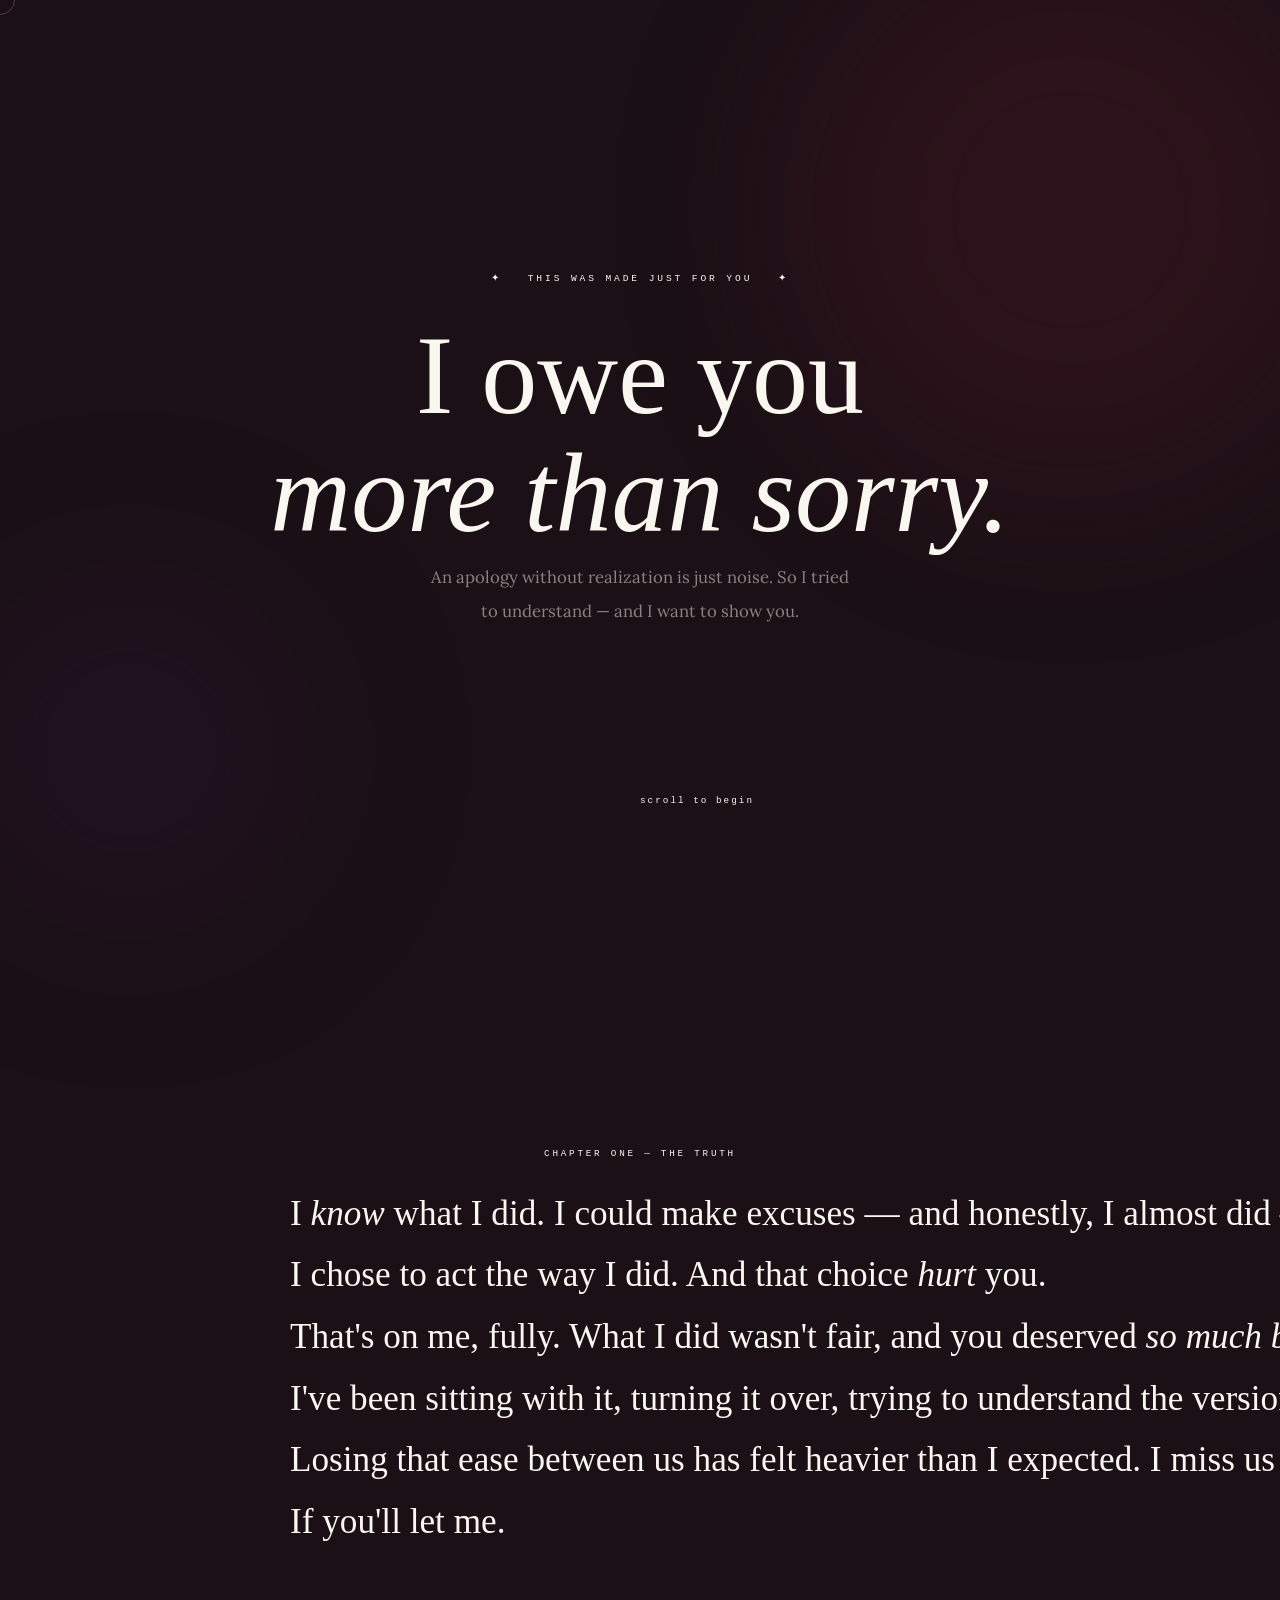
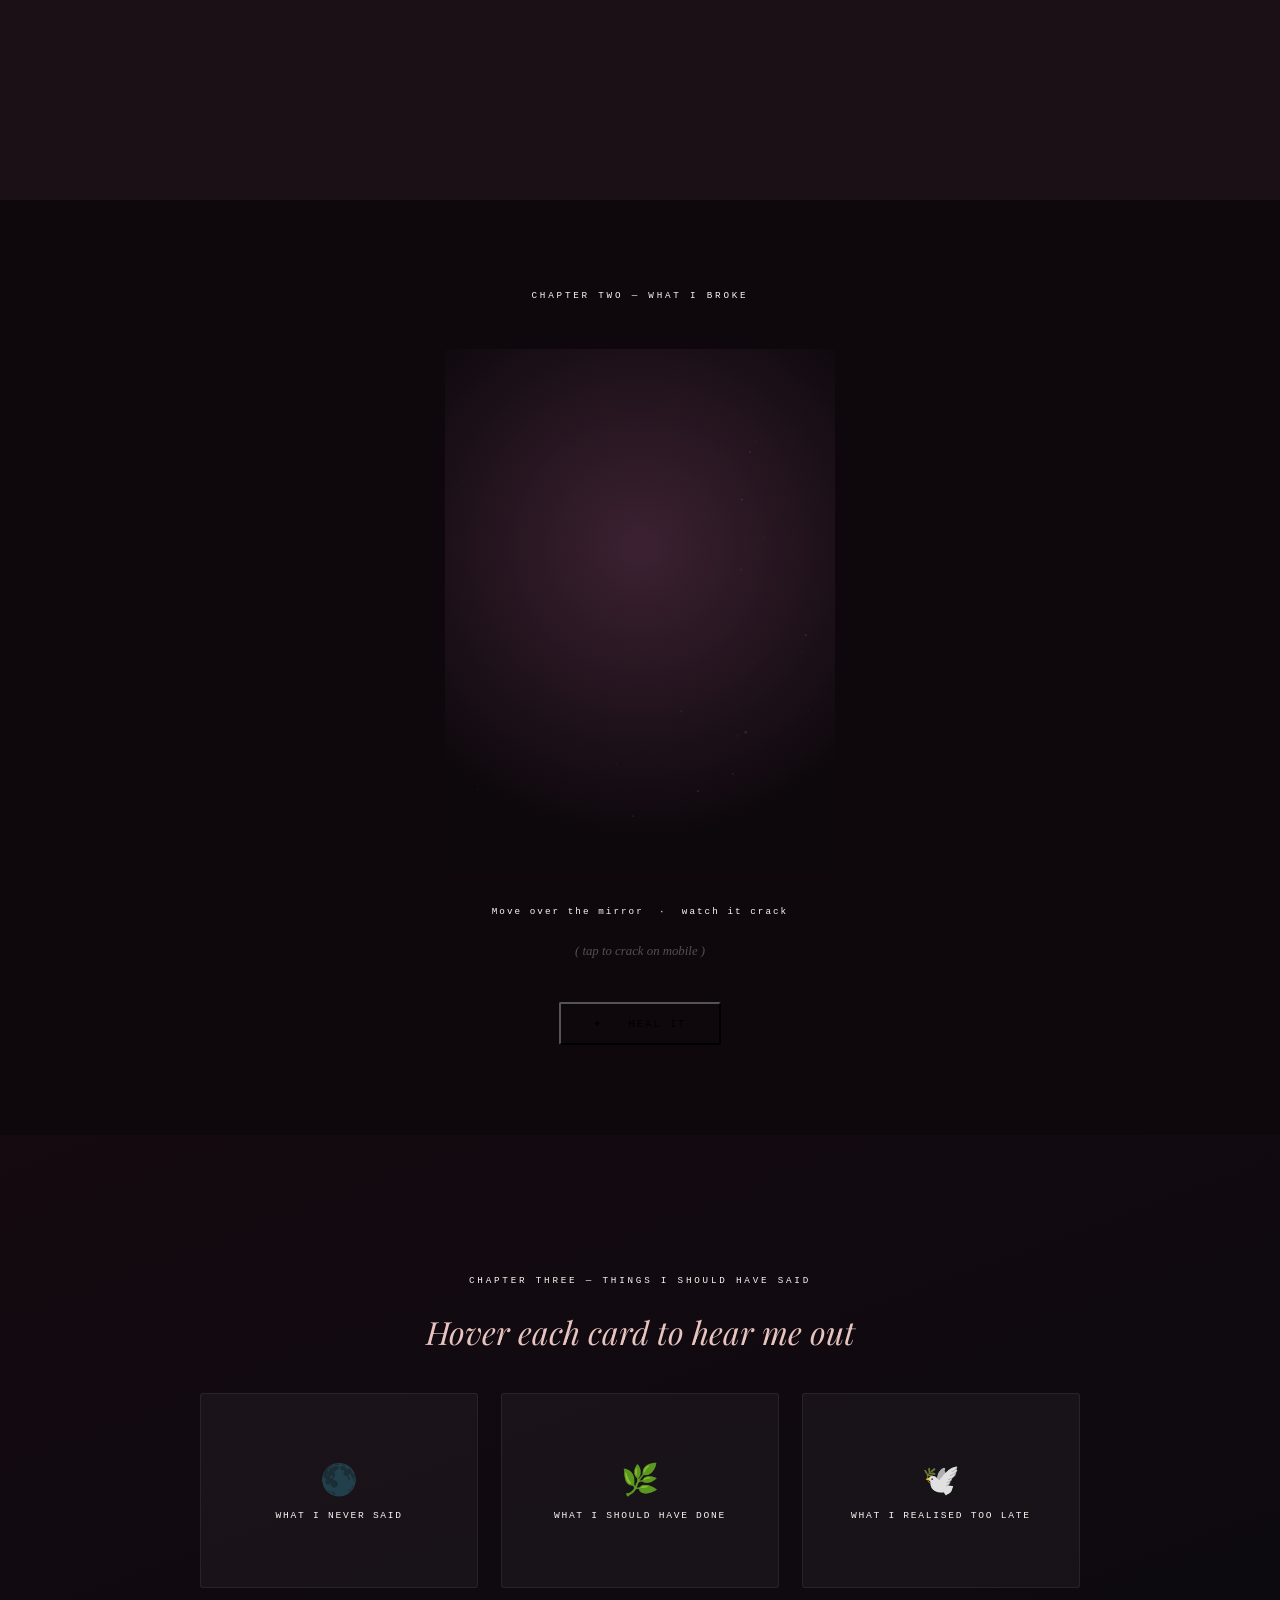
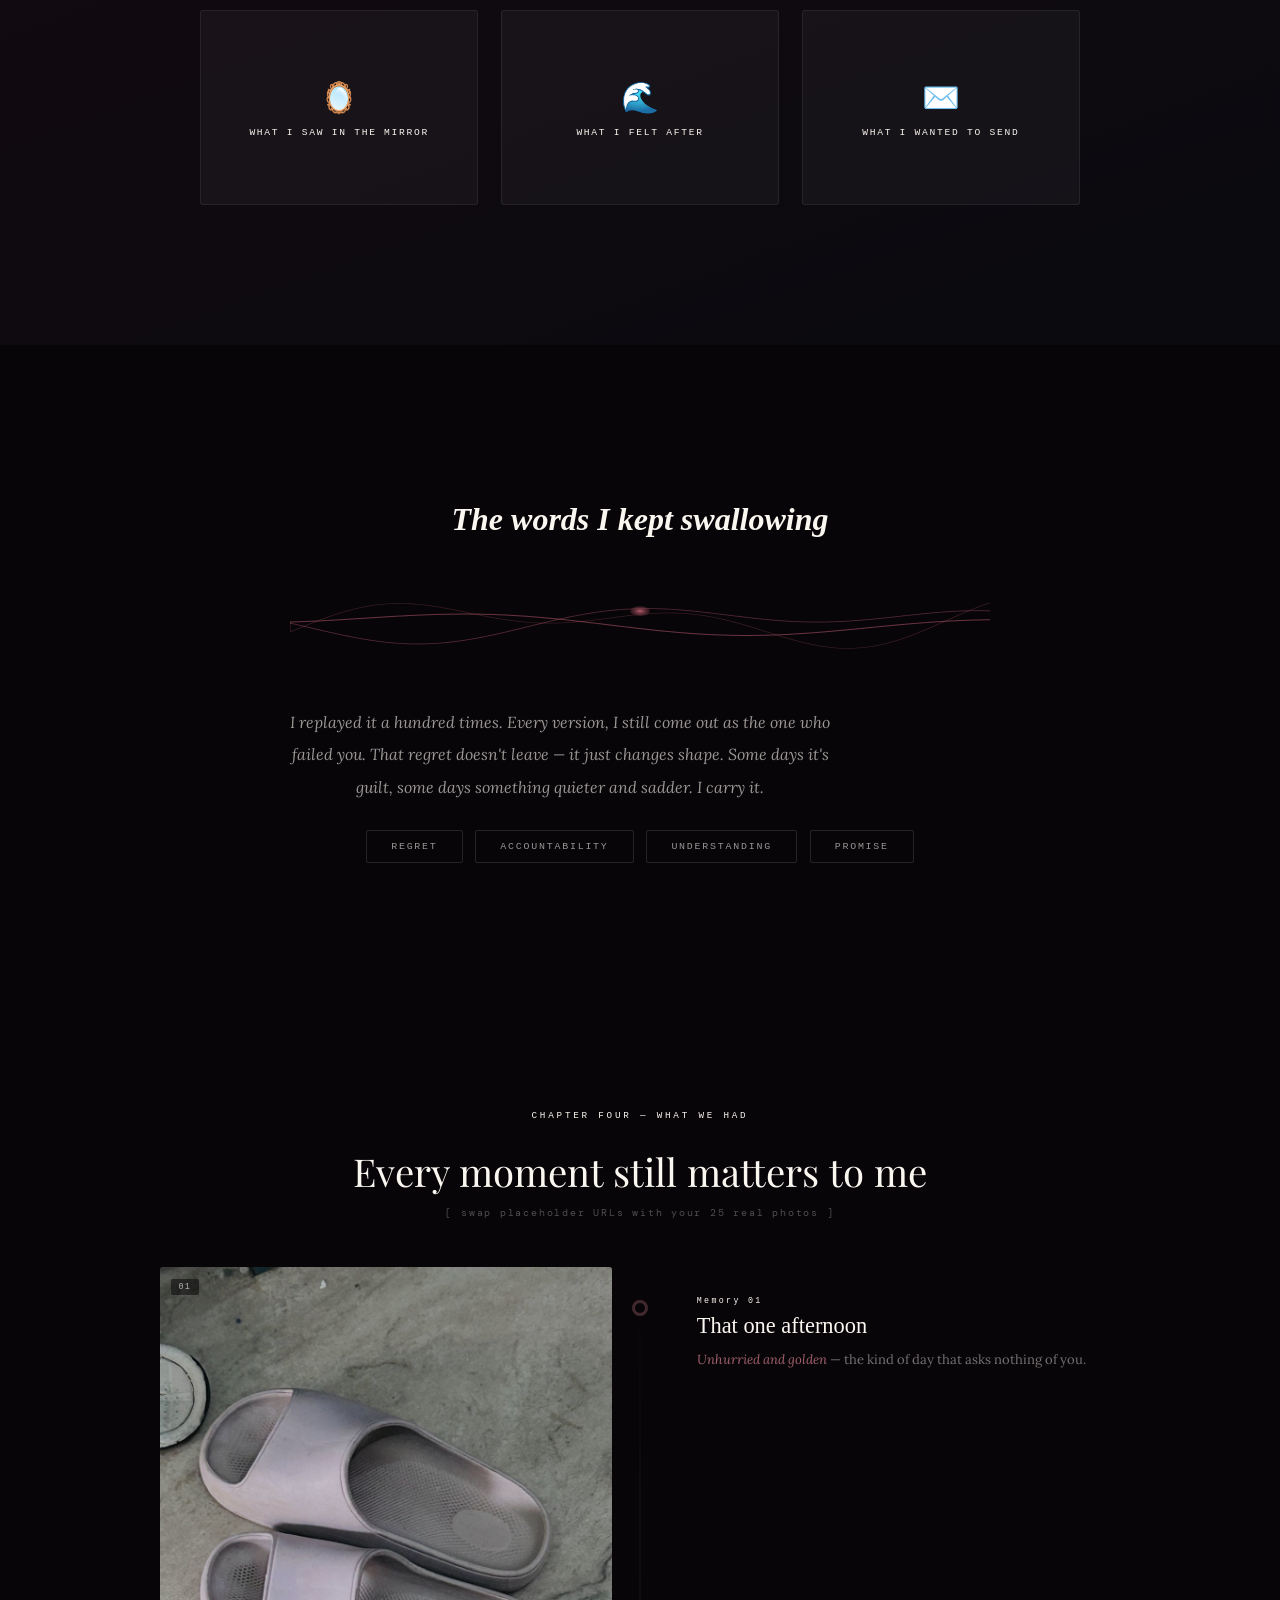
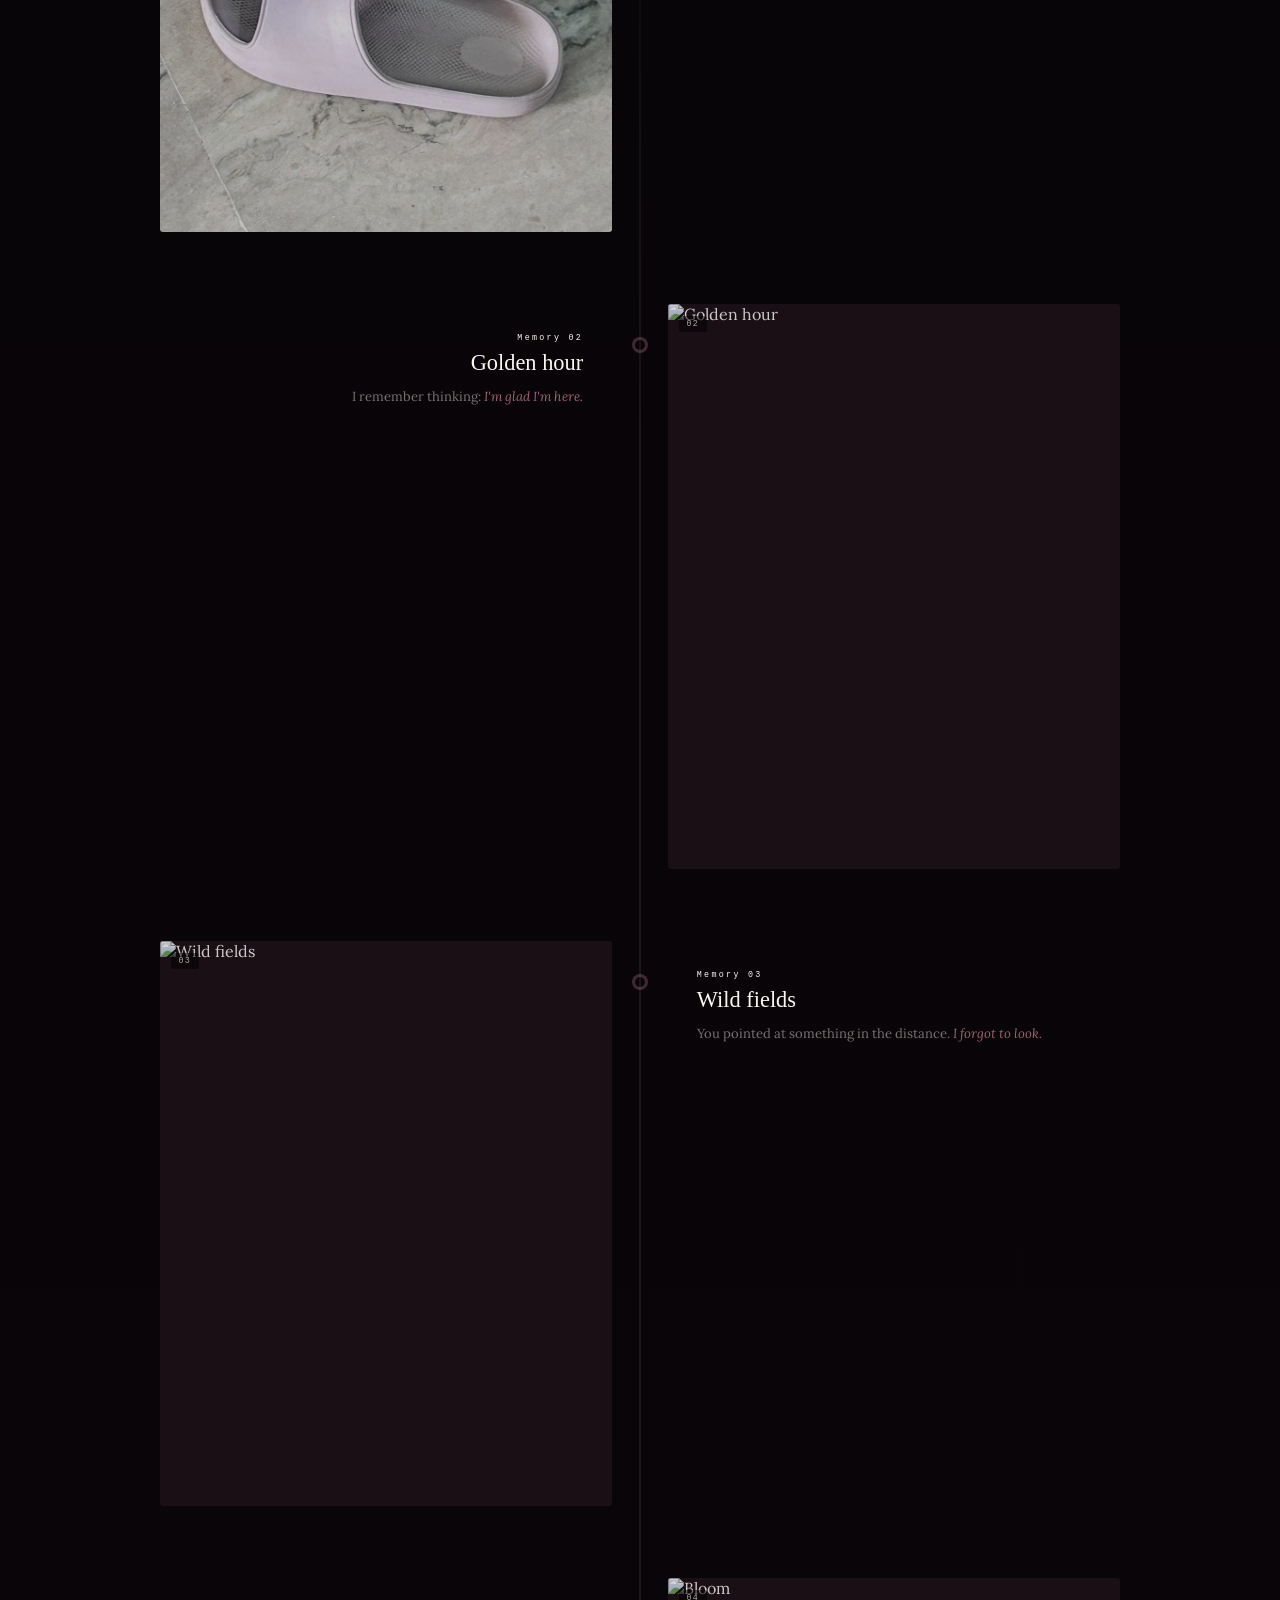
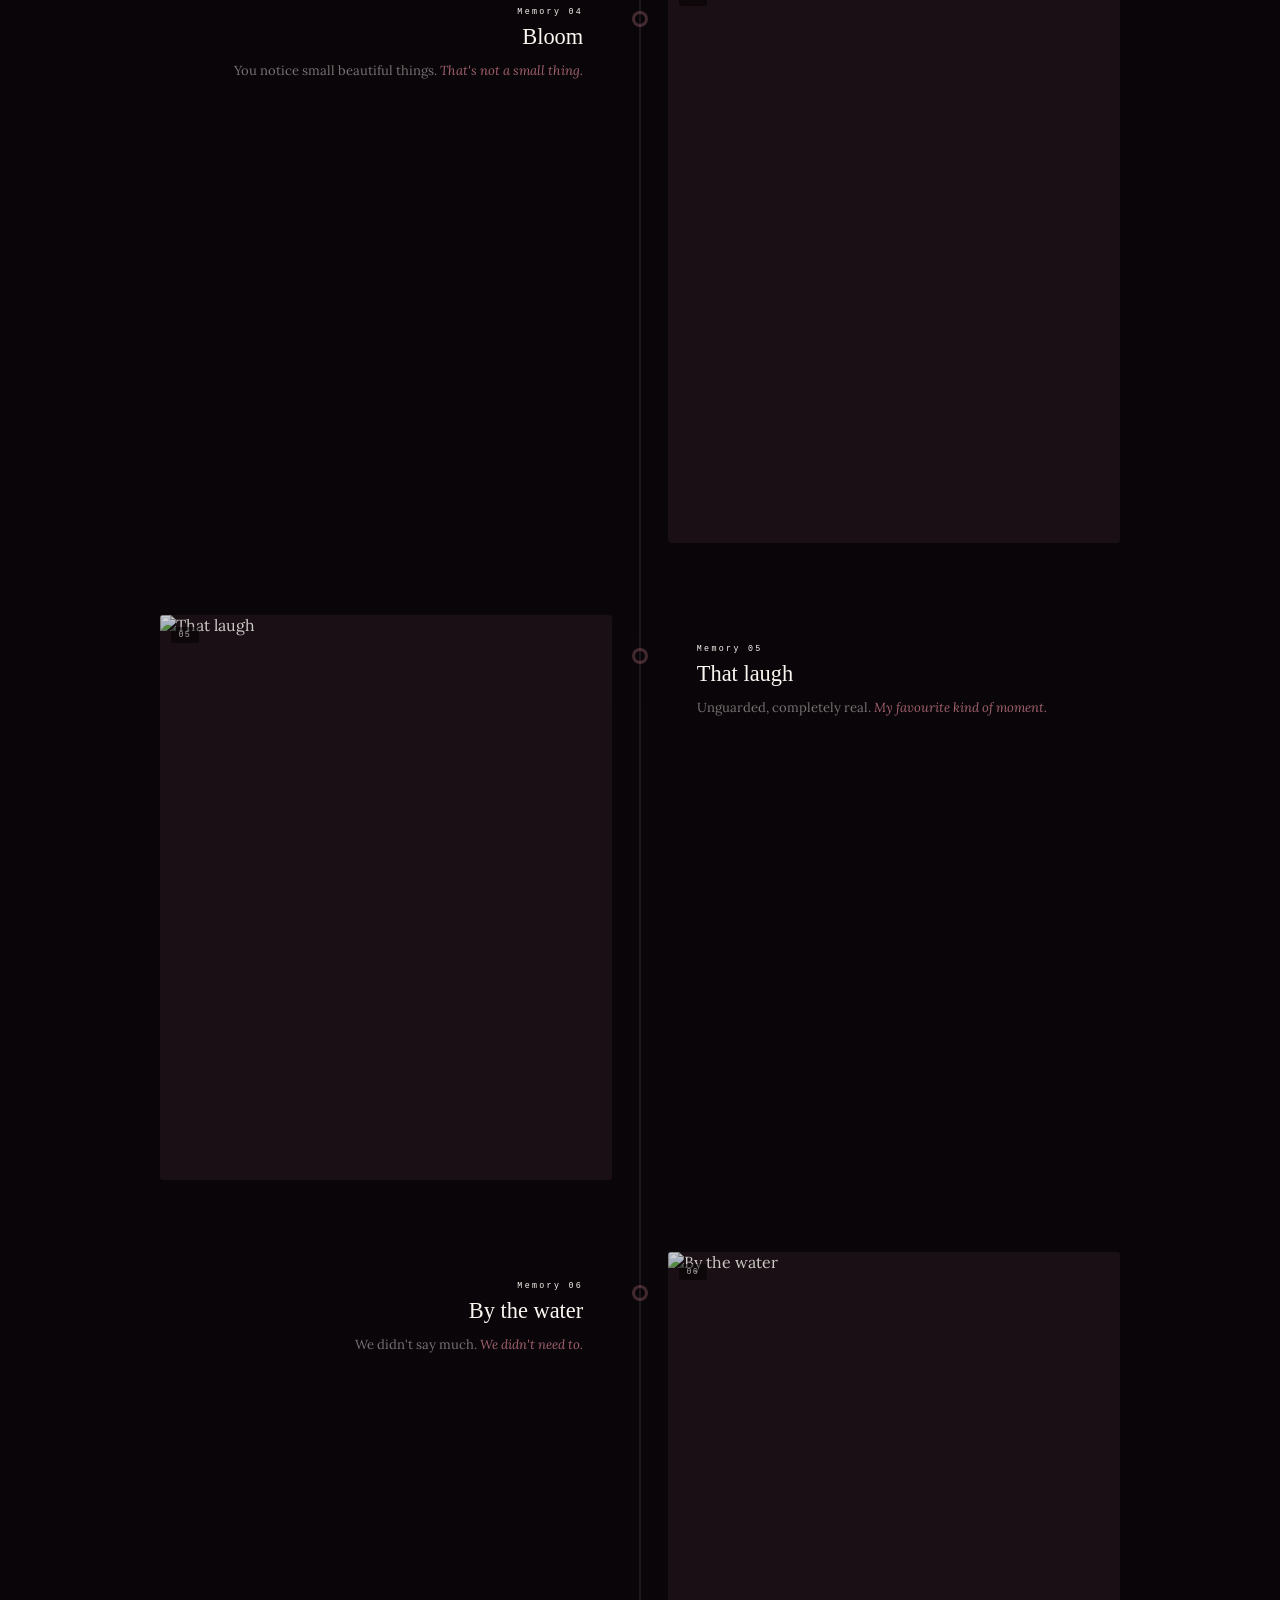
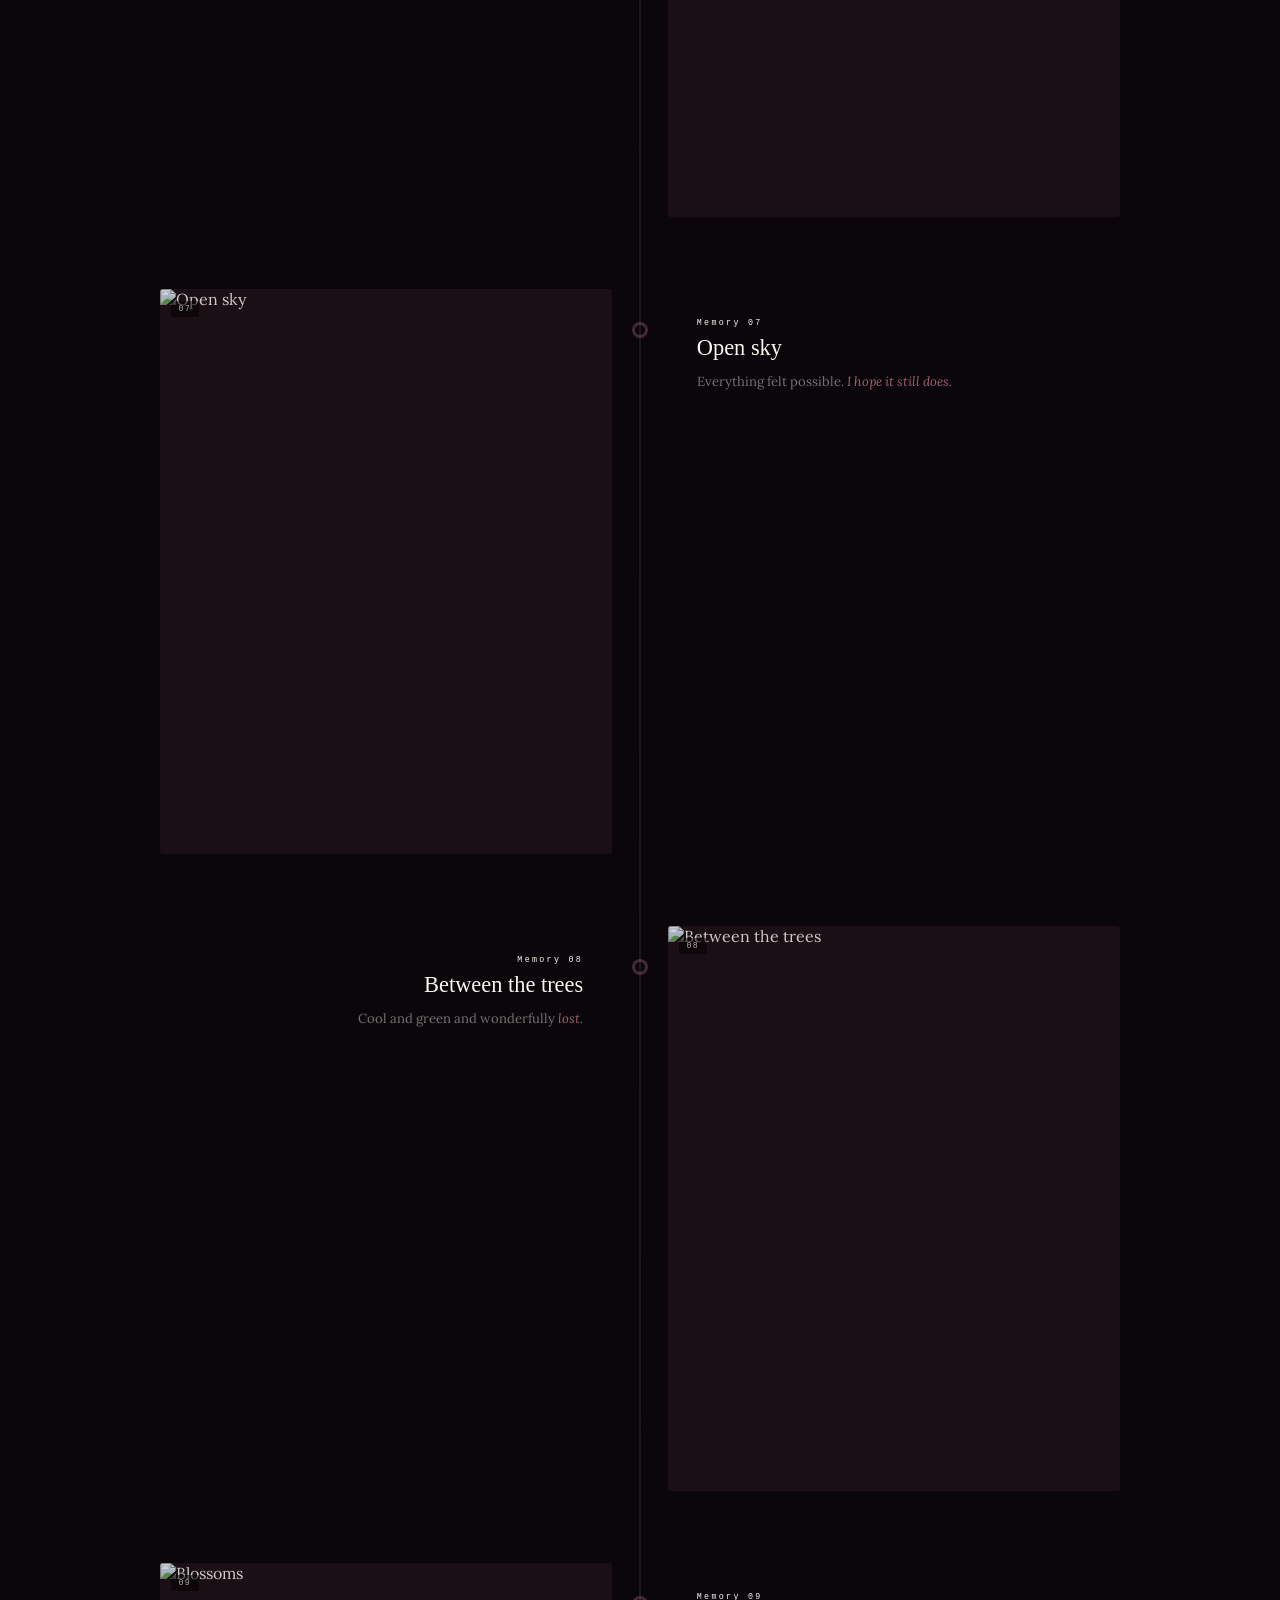
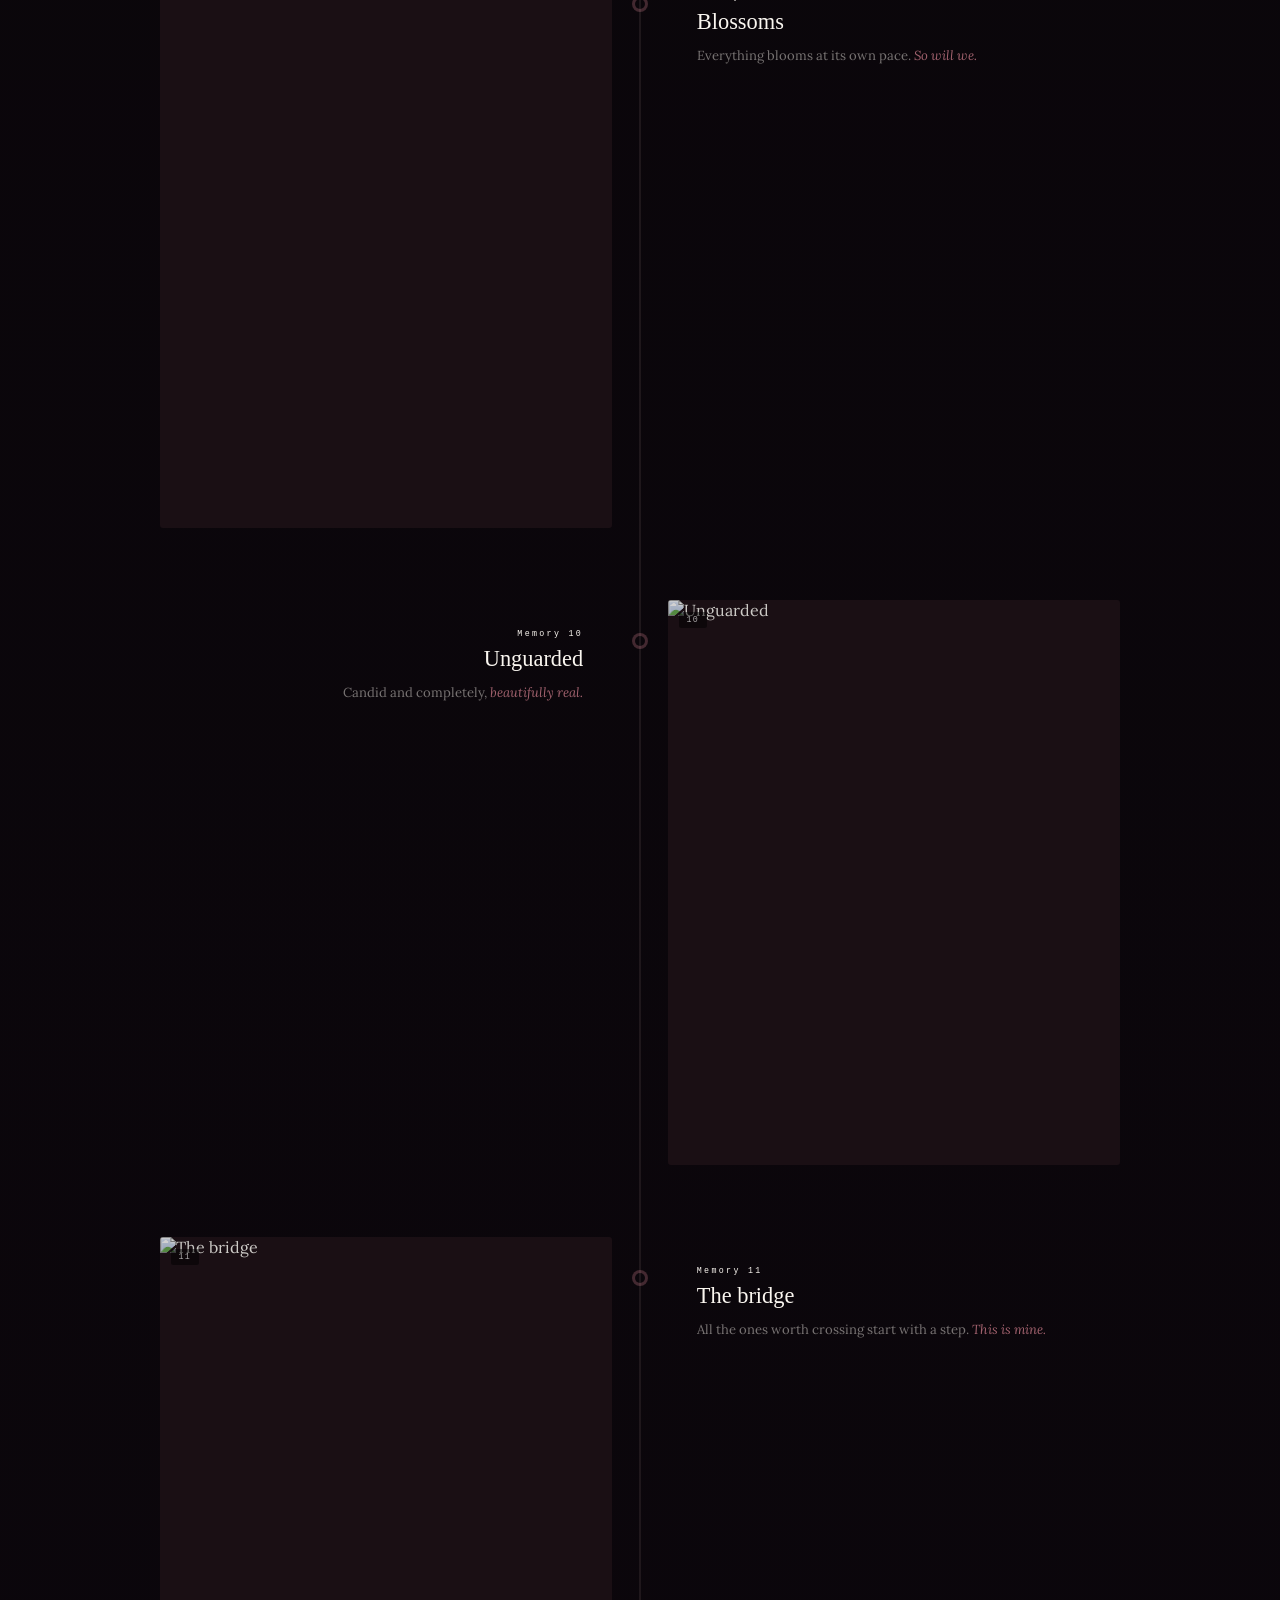
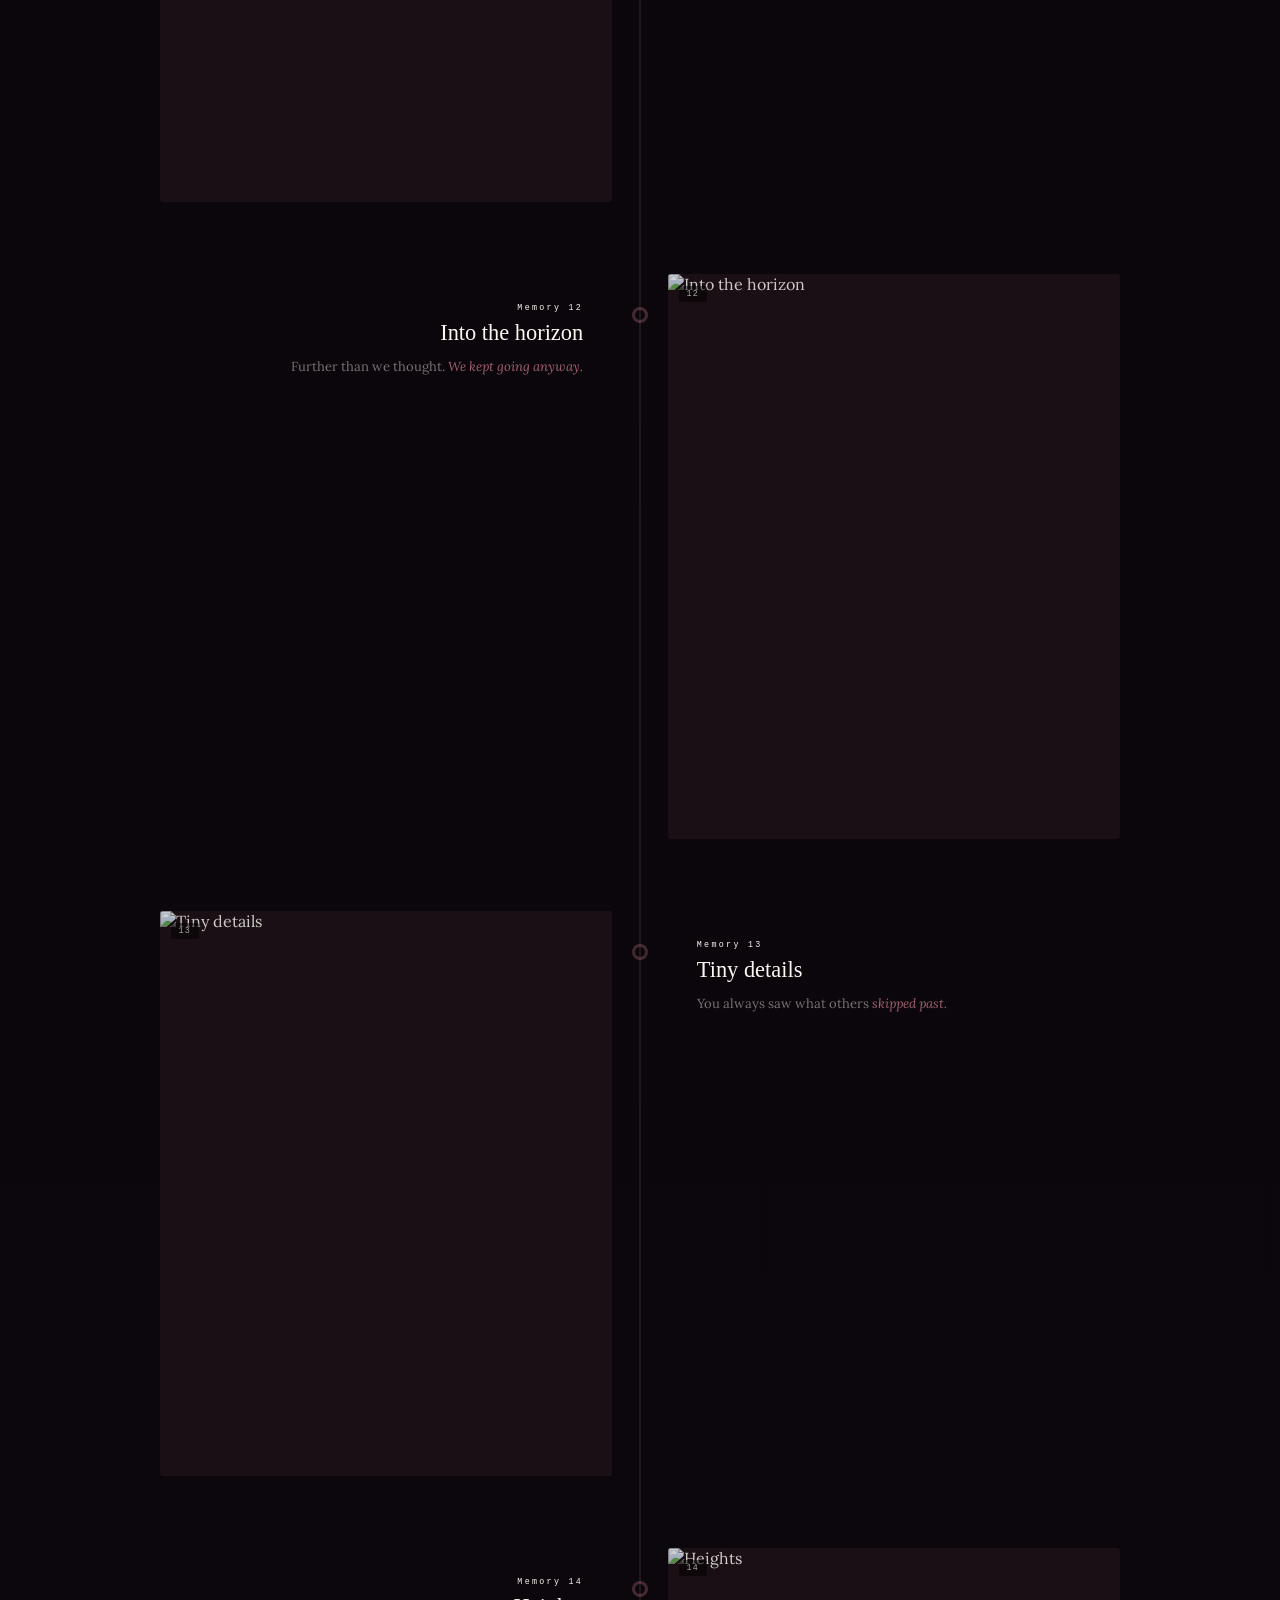
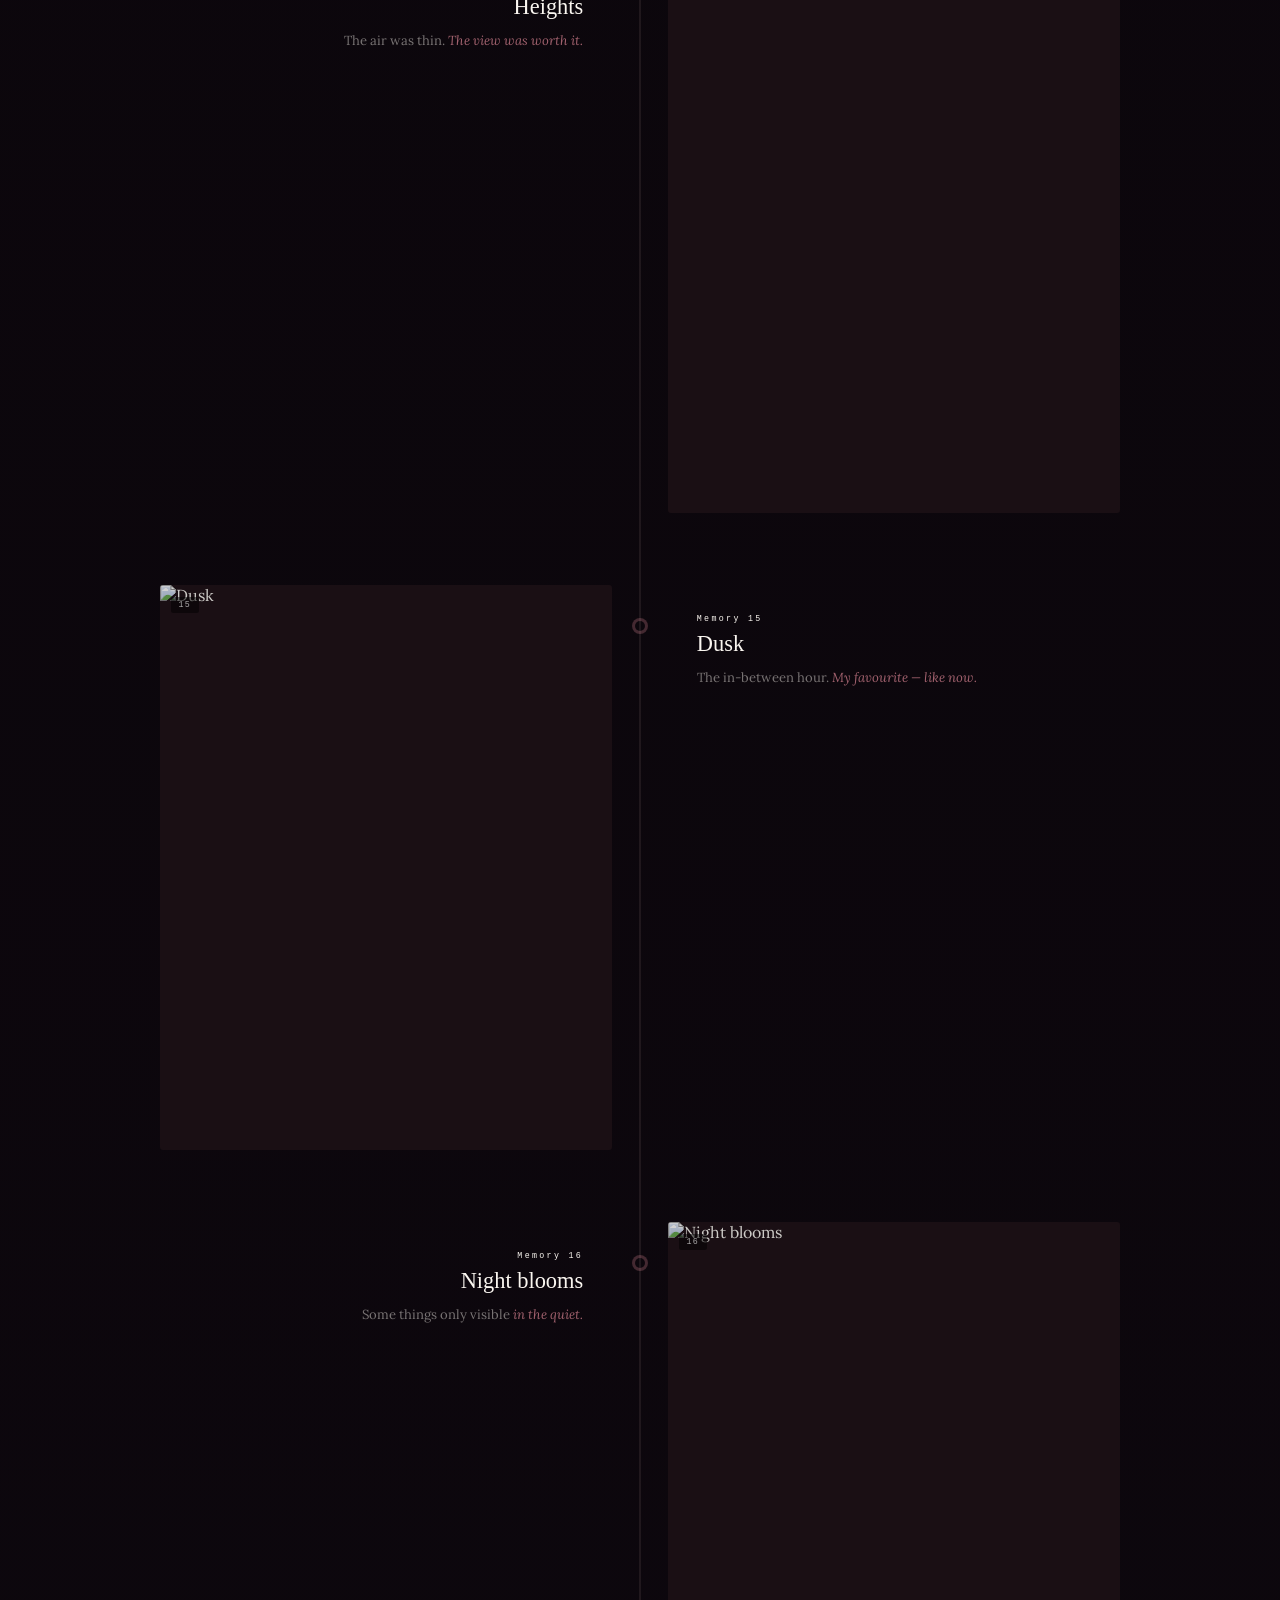
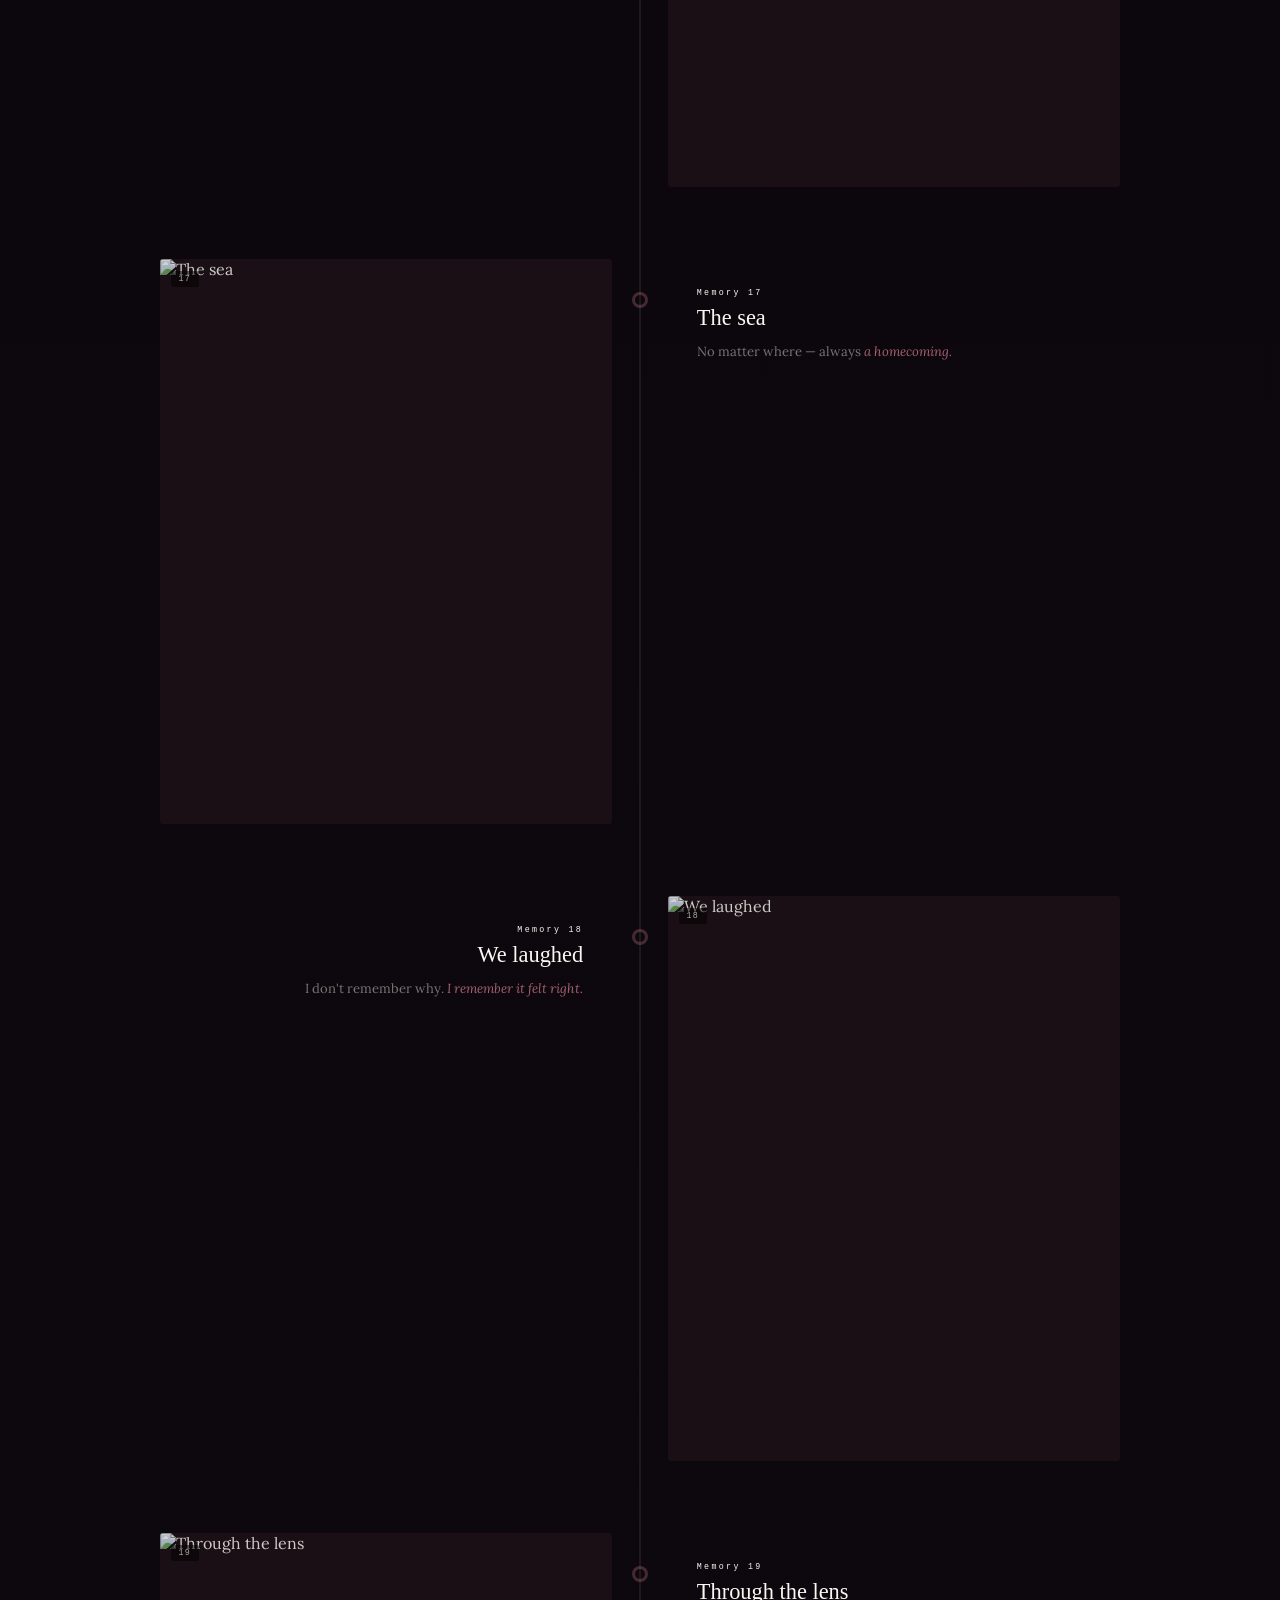
==== index1.html @ 2b0ae7fc "Update index1.html" ====
<!DOCTYPE html>

<html lang="en">
<head>
<meta charset="UTF-8"/>
<meta name="viewport" content="width=device-width, initial-scale=1.0"/>
<title>For You — I'm Sorry</title>
<link rel="preconnect" href="https://fonts.googleapis.com"/>
<link href="https://fonts.googleapis.com/css2?family=Playfair+Display:ital,wght@0,400;0,500;1,400;1,500&family=Lora:ital,wght@0,400;1,400&family=DM+Mono:wght@300;400&display=swap" rel="stylesheet"/>
<style>
*,*::before,*::after{box-sizing:border-box;margin:0;padding:0}
:root{
  --ink:#1a1015;
  --cream:#faf6f0;
  --blush:#e8c4c0;
  --rose:#b85c6e;
  --mrose:#d4808f;
  --sage:#8fa88a;
  --mauve:#9c7a8a;
  --gold:#c9a96e;
}
html{scroll-behavior:smooth;overflow-x:hidden}
body{background:var(--ink);color:var(--cream);font-family:'Lora',serif;overflow-x:hidden;cursor:none}

/* NOISE */
body::after{content:’’;position:fixed;inset:0;background-image:url(“data:image/svg+xml,%3Csvg viewBox=‘0 0 200 200’ xmlns=‘http://www.w3.org/2000/svg’%3E%3Cfilter id=‘n’%3E%3CfeTurbulence type=‘fractalNoise’ baseFrequency=‘0.85’ numOctaves=‘4’ stitchTiles=‘stitch’/%3E%3C/filter%3E%3Crect width=‘100%25’ height=‘100%25’ filter=‘url(%23n)’ opacity=‘0.04’/%3E%3C/svg%3E”);pointer-events:none;z-index:9997;opacity:.6}

/* CURSOR */
#cur{position:fixed;width:8px;height:8px;background:var(–mrose);border-radius:50%;pointer-events:none;z-index:9999;transform:translate(-50%,-50%)}
#cur2{position:fixed;width:30px;height:30px;border:1px solid rgba(212,128,143,.35);border-radius:50%;pointer-events:none;z-index:9998;transform:translate(-50%,-50%);transition:width .2s,height .2s}

/* PARTICLES */
#particles{position:fixed;inset:0;pointer-events:none;z-index:0;overflow:hidden}
.spark{position:absolute;border-radius:50%;animation:drift linear infinite;opacity:0}
@keyframes drift{0%{opacity:0;transform:translate(0,0) scale(0)}20%{opacity:1}80%{opacity:.5}100%{opacity:0;transform:translate(var(–dx),var(–dy)) scale(var(–ds))}}

/* LOADER */
#loader{position:fixed;inset:0;background:var(–ink);z-index:9996;display:flex;flex-direction:column;align-items:center;justify-content:center;transition:opacity .8s ease,visibility .8s ease}
#loader.gone{opacity:0;visibility:hidden;pointer-events:none}
.lt{font-family:‘Playfair Display’,serif;font-size:clamp(1.2rem,4vw,1.8rem);font-style:italic;color:var(–blush);opacity:0;animation:fu .8s .4s ease forwards}
.lb2{width:180px;height:1px;background:rgba(255,255,255,.08);margin-top:1.8rem;overflow:hidden}
.lf{height:100%;background:var(–mrose);width:0;animation:lfi 2.2s .6s ease forwards}
@keyframes lfi{to{width:100%}}
@keyframes fu{from{opacity:0;transform:translateY(12px)}to{opacity:1;transform:none}}

/* SECTIONS */
section{position:relative;z-index:1;display:flex;flex-direction:column;align-items:center;justify-content:center;padding:clamp(4rem,10vh,8rem) clamp(1.5rem,5vw,5rem)}
.reveal{opacity:0;transform:translateY(28px);transition:opacity .85s ease,transform .85s ease}
.reveal.in{opacity:1;transform:none}

/* AURORA */
.aur{position:absolute;border-radius:50%;filter:blur(90px);pointer-events:none;animation:ap 9s ease-in-out infinite alternate}
@keyframes ap{0%{transform:scale(1)}100%{transform:scale(1.18) translateY(-25px)}}

/* CHAPTER TAG */
.ctag{font-family:‘DM Mono’,monospace;font-size:.58rem;letter-spacing:.3em;text-transform:uppercase;color:var(–mauve);margin-bottom:1.5rem}

/* §1 HERO */
#s1{min-height:100vh;text-align:center;background:radial-gradient(ellipse at 60% 40%,#2d1520 0%,var(–ink) 70%)}
.h-eye{font-family:‘DM Mono’,monospace;font-size:.6rem;letter-spacing:.3em;text-transform:uppercase;color:var(–mauve);margin-bottom:2rem;opacity:0;animation:fu .7s .9s ease forwards}
.h1{font-family:‘Playfair Display’,serif;font-size:clamp(3rem,9vw,7rem);font-weight:400;line-height:1.06;opacity:0;animation:fu .9s 1.1s ease forwards}
.h1 em{font-style:italic;color:var(–mrose)}
.hsub{font-size:clamp(.88rem,1.8vw,1.05rem);color:rgba(250,246,240,.5);max-width:420px;margin:.5rem auto 0;line-height:2;opacity:0;animation:fu .9s 1.5s ease forwards}
.scue{position:absolute;bottom:2.5rem;left:50%;transform:translateX(-50%);display:flex;flex-direction:column;align-items:center;gap:.5rem;opacity:0;animation:fu 1s 2.3s ease forwards}
.scue span{font-family:‘DM Mono’,monospace;font-size:.58rem;letter-spacing:.22em;color:var(–mauve)}
.sline{width:1px;height:46px;background:linear-gradient(to bottom,var(–mrose),transparent);animation:sg 1.8s 2.6s ease infinite}
@keyframes sg{0%,100%{transform:scaleY(.3);opacity:.4}50%{transform:scaleY(1);opacity:1}}

/* §2 WORD REVEAL */
#s2{min-height:100vh;background:linear-gradient(175deg,var(–ink) 0%,#1e0f18 100%)}
.wr{max-width:700px;font-family:‘Playfair Display’,serif;font-size:clamp(1.4rem,3.2vw,2.2rem);line-height:1.75;font-weight:400}
.w{display:inline;opacity:0;filter:blur(5px);transition:opacity .45s ease,filter .45s ease}
.w.lit{opacity:1;filter:blur(0)}
.w em{font-style:italic;color:var(–mrose)}
.w strong{color:var(–gold);font-weight:400}

/* §3 MIRROR */
#s3{min-height:85vh;background:#0e080c;gap:1.5rem}
.mirror-wrap{position:relative;width:min(390px,90vw)}
#mc{width:100%;display:block;border-radius:2px}
.mo{position:absolute;inset:0;display:flex;align-items:center;justify-content:center;padding:2rem;text-align:center;pointer-events:none}
.mo p{font-family:‘Playfair Display’,serif;font-size:clamp(1rem,2.8vw,1.4rem);font-style:italic;line-height:1.65;color:rgba(250,246,240,.9);text-shadow:0 0 30px rgba(184,92,110,.5);opacity:0;transform:scale(.95);transition:opacity .6s,transform .6s}
.mo p.show{opacity:1;transform:scale(1)}
.mlabel{font-family:‘DM Mono’,monospace;font-size:.58rem;letter-spacing:.22em;color:var(–mauve);margin-top:.8rem}
.msub{font-family:‘Lora’,serif;font-size:.8rem;font-style:italic;color:rgba(250,246,240,.3);margin-top:.2rem}
.hbtn{margin-top:1.2rem;padding:.8rem 2rem;border:1px solid var(–rose);color:var(–rose);background:transparent;font-family:‘DM Mono’,monospace;font-size:.65rem;letter-spacing:.2em;text-transform:uppercase;cursor:none;border-radius:2px;transition:background .3s,color .3s}
.hbtn:hover{background:var(–rose);color:#fff}

/* §4 FLIP CARDS */
#s4{min-height:90vh;background:linear-gradient(160deg,#140a10 0%,#0a0a0f 100%);gap:0}
.cg{display:grid;grid-template-columns:repeat(auto-fill,minmax(210px,1fr));gap:1.4rem;max-width:880px;width:100%;margin-top:2.5rem}
.fc{height:195px;perspective:1000px;cursor:none}
.fi{width:100%;height:100%;position:relative;transform-style:preserve-3d;transition:transform .65s cubic-bezier(.4,0,.2,1)}
.fc:hover .fi,.fc.fl .fi{transform:rotateY(180deg)}
.ff,.fb{position:absolute;inset:0;backface-visibility:hidden;border-radius:3px;display:flex;flex-direction:column;align-items:center;justify-content:center;padding:1.4rem;text-align:center}
.ff{background:rgba(255,255,255,.04);border:1px solid rgba(255,255,255,.07)}
.ff .ci{font-size:1.9rem;margin-bottom:.7rem}
.ff p{font-family:‘DM Mono’,monospace;font-size:.6rem;letter-spacing:.18em;text-transform:uppercase;color:var(–mauve)}
.fb{background:linear-gradient(135deg,rgba(184,92,110,.14),rgba(156,122,138,.09));border:1px solid rgba(184,92,110,.22);transform:rotateY(180deg)}
.fb p{font-family:‘Playfair Display’,serif;font-style:italic;font-size:.92rem;line-height:1.65;color:var(–blush)}

/* §5 WAVEFORM */
#s5{min-height:75vh;background:#080508}
.ww{width:min(700px,94vw)}
.wt{font-family:‘Playfair Display’,serif;font-size:clamp(1.3rem,3.5vw,2rem);font-style:italic;text-align:center;margin-bottom:1.8rem;color:var(–blush)}
#wc{width:100%;height:110px;display:block}
.wtxt{margin-top:1.8rem;font-size:clamp(.85rem,1.8vw,1rem);line-height:2.05;color:rgba(250,246,240,.6);text-align:center;max-width:540px;font-style:italic;min-height:3.5rem;transition:opacity .4s}
.wctrls{display:flex;gap:.8rem;justify-content:center;margin-top:1.6rem;flex-wrap:wrap}
.wb{padding:.65rem 1.5rem;border:1px solid rgba(255,255,255,.12);color:rgba(250,246,240,.6);background:transparent;font-family:‘DM Mono’,monospace;font-size:.62rem;letter-spacing:.18em;text-transform:uppercase;cursor:none;border-radius:2px;transition:all .3s}
.wb:hover,.wb.active{border-color:var(–mrose);color:var(–mrose)}

/* §6 TIMELINE */
#s6{min-height:auto;background:linear-gradient(180deg,#080508 0%,#0f0810 100%);padding-bottom:5rem}
.tlo{max-width:960px;width:100%;position:relative;margin-top:2.5rem}
.tlline{position:absolute;left:50%;top:0;bottom:0;width:1px;background:linear-gradient(to bottom,transparent,rgba(232,196,192,.18) 5%,rgba(232,196,192,.18) 95%,transparent);transform:translateX(-50%)}
.te{display:grid;grid-template-columns:1fr 56px 1fr;align-items:start;margin-bottom:4.5rem;position:relative}
.te:nth-child(odd) .tpc{grid-column:1;grid-row:1}
.te:nth-child(odd) .tdc{grid-column:2;grid-row:1}
.te:nth-child(odd) .ttc{grid-column:3;grid-row:1;padding-left:1.8rem}
.te:nth-child(even) .tpc{grid-column:3;grid-row:1}
.te:nth-child(even) .tdc{grid-column:2;grid-row:1}
.te:nth-child(even) .ttc{grid-column:1;grid-row:1;padding-right:1.8rem;text-align:right}
.tdc{display:flex;align-items:flex-start;justify-content:center;padding-top:2.2rem}
.tdot{width:10px;height:10px;border-radius:50%;background:var(–mrose);border:2px solid var(–ink);box-shadow:0 0 0 3px rgba(212,128,143,.28);flex-shrink:0;transition:box-shadow .3s}
.te:hover .tdot{box-shadow:0 0 0 7px rgba(212,128,143,.15)}
.tpc{overflow:hidden;border-radius:3px;aspect-ratio:4/5;background:#1a0f14;position:relative;cursor:pointer}
.tpc img{width:100%;height:100%;object-fit:cover;display:block;transition:transform .7s,filter .7s;filter:brightness(.82) saturate(.75)}
.tpc:hover img{transform:scale(1.05);filter:brightness(1) saturate(1)}
.pov{position:absolute;inset:0;background:linear-gradient(to top,rgba(0,0,0,.5) 0%,transparent 55%);opacity:0;transition:opacity .4s}
.tpc:hover .pov{opacity:1}
.pnt{position:absolute;top:.7rem;left:.7rem;font-family:‘DM Mono’,monospace;font-size:.52rem;letter-spacing:.18em;background:rgba(0,0,0,.5);color:rgba(255,255,255,.65);padding:.22rem .45rem;border-radius:2px}
.ttc{padding-top:1.8rem}
.tnum{font-family:‘DM Mono’,monospace;font-size:.52rem;letter-spacing:.28em;color:var(–mauve);margin-bottom:.45rem}
.ttitle{font-family:‘Playfair Display’,serif;font-size:clamp(1.05rem,2.2vw,1.4rem);font-weight:400;margin-bottom:.5rem;line-height:1.25}
.tcap{font-size:.82rem;line-height:1.9;color:rgba(250,246,240,.45)}
.tcap em{font-style:italic;color:rgba(212,128,143,.75)}

/* §7 PROMISE CANVAS */
#s7{min-height:80vh;background:#050305}
.pw{max-width:680px;width:100%;text-align:center}
.pt{font-family:‘Playfair Display’,serif;font-size:clamp(1.4rem,3.5vw,2.2rem);font-style:italic;margin-bottom:.6rem;color:var(–blush)}
.ps{font-size:.72rem;font-family:‘DM Mono’,monospace;letter-spacing:.15em;color:rgba(250,246,240,.35);margin-bottom:2.2rem}
#pc{width:100%;height:260px;border:1px solid rgba(255,255,255,.05);border-radius:3px;cursor:crosshair;background:rgba(255,255,255,.02);display:block}
.ph{font-size:.7rem;font-family:‘DM Mono’,monospace;letter-spacing:.12em;color:rgba(250,246,240,.22);margin-top:.6rem}
.pbtns{display:flex;gap:.8rem;justify-content:center;margin-top:1.3rem;flex-wrap:wrap}
.pb{padding:.6rem 1.4rem;border:1px solid rgba(255,255,255,.1);color:rgba(250,246,240,.55);background:transparent;font-family:‘DM Mono’,monospace;font-size:.6rem;letter-spacing:.18em;text-transform:uppercase;cursor:none;border-radius:2px;transition:all .3s}
.pb:hover{border-color:var(–gold);color:var(–gold)}
.pb.pri{border-color:var(–rose);color:var(–rose)}
.pb.pri:hover{background:var(–rose);color:#fff}

/* §8 FINAL */
#s8{min-height:100vh;background:radial-gradient(ellipse at 40% 60%,#2a1020 0%,#050305 70%);text-align:center;gap:1.8rem}
.fh{font-family:‘Playfair Display’,serif;font-size:clamp(2.4rem,8vw,6rem);font-weight:400;line-height:1.08}
.fh em{font-style:italic;color:var(–mrose)}
.fb2{font-size:clamp(.88rem,1.8vw,1.05rem);line-height:2.15;color:rgba(250,246,240,.58);max-width:490px}
.fb2 strong{color:var(–blush);font-weight:400}
.fsig{font-family:‘Playfair Display’,serif;font-style:italic;font-size:1.25rem;color:var(–mauve);margin-top:.8rem}
.hb{font-size:2.3rem;animation:hbeat 2.2s ease-in-out infinite;display:inline-block}
@keyframes hbeat{0%,100%{transform:scale(1)}50%{transform:scale(1.14)}}

/* LIGHTBOX */
#lb{position:fixed;inset:0;background:rgba(5,3,5,.94);z-index:9990;display:flex;align-items:center;justify-content:center;opacity:0;pointer-events:none;transition:opacity .4s}
#lb.open{opacity:1;pointer-events:all}
#lbi{max-width:88vw;max-height:88vh;object-fit:contain;transform:scale(.93);transition:transform .4s;border-radius:2px}
#lb.open #lbi{transform:scale(1)}
.lbx{position:absolute;top:1.4rem;right:1.8rem;color:rgba(255,255,255,.45);font-size:2rem;cursor:none;transition:color .2s}
.lbx:hover{color:#fff}
.lba{position:absolute;top:50%;transform:translateY(-50%);color:rgba(255,255,255,.35);font-size:2.8rem;cursor:none;padding:1rem;transition:color .2s,transform .25s}
.lba:hover{color:#fff}
.lba.lp{left:.3rem}.lba.lp:hover{transform:translateY(-50%) translateX(-4px)}
.lba.ln{right:.3rem}.lba.ln:hover{transform:translateY(-50%) translateX(4px)}
.lbc{position:absolute;bottom:1.3rem;left:50%;transform:translateX(-50%);font-family:‘Playfair Display’,serif;font-style:italic;color:rgba(255,255,255,.35);font-size:.85rem;white-space:nowrap}

/* RESPONSIVE */
@media(max-width:620px){
.tlline{left:18px}
.te,.te:nth-child(even){display:flex;flex-direction:column;padding-left:46px;grid-template-columns:none}
.tdc{position:absolute;left:12px;top:1.8rem}
.te:nth-child(even) .ttc{text-align:left;padding-right:0;padding-left:0}
.te:nth-child(even) .tpc{order:-1}
.cg{grid-template-columns:1fr 1fr}
.fc{height:175px}
}
</style>

</head>
<body>

<div id="cur"></div>
<div id="cur2"></div>
<div id="particles"></div>

<div id="loader">
  <p class="lt">Opening something made with care…</p>
  <div class="lb2"><div class="lf"></div></div>
</div>

<!-- §1 HERO -->

<section id="s1">
  <div class="aur" style="width:580px;height:580px;background:#7a2035;top:-80px;right:-80px;opacity:.2"></div>
  <div class="aur" style="width:380px;height:380px;background:#4a2060;bottom:-40px;left:-60px;opacity:.15;animation-delay:4s"></div>
  <p class="h-eye">✦ &nbsp; this was made just for you &nbsp; ✦</p>
  <h1 class="h1">I owe you<br/><em>more than sorry.</em></h1>
  <p class="hsub">An apology without realization is just noise. So I tried to understand — and I want to show you.</p>
  <div class="scue"><span>scroll to begin</span><div class="sline"></div></div>
</section>

<!-- §2 WORD REVEAL -->

<section id="s2">
  <p class="ctag reveal">Chapter One — The Truth</p>
  <div class="wr" id="wr"></div>
</section>

<!-- §3 BROKEN MIRROR -->

<section id="s3">
  <p class="ctag reveal">Chapter Two — What I Broke</p>
  <div class="mirror-wrap reveal">
    <canvas id="mc"></canvas>
    <div class="mo"><p id="mq"></p></div>
  </div>
  <p class="mlabel">Move over the mirror &nbsp;·&nbsp; watch it crack</p>
  <p class="msub">( tap to crack on mobile )</p>
  <button class="hbtn reveal" id="hbtn">✦ &nbsp; Heal it</button>
</section>

<!-- §4 FLIP CARDS -->

<section id="s4">
  <p class="ctag reveal">Chapter Three — Things I Should Have Said</p>
  <h2 class="reveal" style="font-family:'Playfair Display',serif;font-size:clamp(1.3rem,3.5vw,2rem);font-weight:400;font-style:italic;color:var(--blush)">Hover each card to hear me out</h2>
  <div class="cg" id="cg"></div>
</section>

<!-- §5 WAVEFORM -->

<section id="s5">
  <div class="ww">
    <h2 class="wt reveal">The words I kept swallowing</h2>
    <canvas id="wc"></canvas>
    <p class="wtxt reveal" id="wtext"></p>
    <div class="wctrls reveal">
      <button class="wb active" data-i="0">Regret</button>
      <button class="wb" data-i="1">Accountability</button>
      <button class="wb" data-i="2">Understanding</button>
      <button class="wb" data-i="3">Promise</button>
    </div>
  </div>
</section>

<!-- §6 PHOTO TIMELINE -->

<section id="s6">
  <p class="ctag reveal">Chapter Four — What We Had</p>
  <h2 class="reveal" style="font-family:'Playfair Display',serif;font-size:clamp(1.4rem,3.8vw,2.4rem);font-weight:400;text-align:center">Every moment still matters to me</h2>
  <p class="reveal" style="font-size:.62rem;font-family:'DM Mono',monospace;letter-spacing:.18em;color:rgba(250,246,240,.3);margin-top:.6rem;margin-bottom:.5rem;text-align:center">[ swap placeholder URLs with your 25 real photos ]</p>
  <div class="tlo">
    <div class="tlline"></div>
    <div id="tle"></div>
  </div>
</section>

<!-- §7 PROMISE CANVAS -->

<section id="s7">
  <div class="pw">
    <p class="ctag reveal">Chapter Five</p>
    <h2 class="pt reveal">This canvas is yours</h2>
    <p class="ps reveal">— draw how you feel. write a reply. leave anything.</p>
    <canvas id="pc"></canvas>
    <p class="ph">draw freely · finger or mouse · your strokes stay private</p>
    <div class="pbtns">
      <button class="pb" id="clr">Clear</button>
      <button class="pb" id="cpink">Rose</button>
      <button class="pb" id="cgold">Gold</button>
      <button class="pb" id="csage">Sage</button>
      <button class="pb pri" id="sav">Save as Image ↓</button>
    </div>
  </div>
</section>

<!-- §8 FINAL -->

<section id="s8">
  <div class="hb reveal">🌸</div>
  <h2 class="fh reveal">You deserve<br/><em>all the good.</em></h2>
  <p class="fb2 reveal">I'm not asking you to forget. I'm asking you to believe that I <strong>really see it</strong> — and that I will do better. Not because I have to. Because <strong>you matter</strong> to me, and some people are worth every ounce of effort.</p>
  <p class="fsig reveal">— sincerely, entirely, yours in friendship</p>
</section>

<!-- LIGHTBOX -->

<div id="lb">
  <span class="lbx" id="lbx">×</span>
  <span class="lba lp" id="lbp">‹</span>
  <img id="lbi" src="" alt=""/>
  <span class="lba ln" id="lbn">›</span>
  <span class="lbc" id="lbc"></span>
</div>

<script>
/* ══ DATA ══ */
const revealText=`I <em>know</em> what I did. I could make excuses — and honestly, I almost did — but the truth is,<br>
I <strong>chose</strong> to act the way I did. And that choice <em>hurt</em> you.<br>
That's on me, fully. What I did wasn't fair, and you deserved <em>so much better</em> than what I gave you in that moment.<br>
I've been sitting with it, turning it over, trying to understand the version of me that let you down — and I <strong>don't like that version.</strong> You've always brought out something <em>gentler</em> in me. 
Losing that ease between us has felt heavier than I expected. I miss <strong>us</strong> — the lightness of it, the comfort. And I want it back. 
If you'll let me.`;

const cards=[
  {i:'🌑',f:'What I never said',b:'"I\'m sorry I let my pride speak louder than my care for you."'},
  {i:'🌿',f:'What I should have done',b:'"I should have paused. Listened. Put your feelings before my reaction."'},
  {i:'🕊️',f:'What I realised too late',b:'"You were trying to reach me, and I made it impossible to."'},
  {i:'🪞',f:'What I saw in the mirror',b:'"Someone who owes you a real, honest apology — not excuses."'},
  {i:'🌊',f:'What I felt after',b:'"Hollow. Like I\'d held something precious and then watched it fall."'},
  {i:'✉️',f:'What I wanted to send',b:'"A message that said exactly this — but I didn\'t know how. Until now."'},
];

const waveMsgs=[
  {text:'I replayed it a hundred times. Every version, I still come out as the one who failed you. That regret doesn\'t leave — it just changes shape. Some days it\'s guilt, some days something quieter and sadder. I carry it.'},
  {text:'I\'m not here to explain away what happened. Explanations become excuses so easily. What I did was wrong — not circumstantially, not technically — just plainly, simply wrong. And that\'s mine to own.'},
  {text:'I spent a long time thinking about how it felt from your side. Not my story of what happened — yours. And when I really sat inside that perspective, I understood why you\'re hurt. I should have understood sooner.'},
  {text:'I can\'t offer you a flawless version of me. But I can promise you a version that tries — that listens better, reacts slower, and cares louder. You\'ve always deserved that. You still do.'},
];

const photos=[
  {src:'images/WhatsApp Image 2026-05-10 at 3.32.02 PM (1).jpeg',t:'That one afternoon',c:'<em>Unhurried and golden</em> — the kind of day that asks nothing of you.'},
  {src:'https://images.unsplash.com/photo-1506748686214-e9df14d4d9d0?w=700&q=80',t:'Golden hour',c:'I remember thinking: <em>I\'m glad I\'m here.</em>'},
  {src:'https://images.unsplash.com/photo-1465146344425-f00d5f5c8f07?w=700&q=80',t:'Wild fields',c:'You pointed at something in the distance. <em>I forgot to look.</em>'},
  {src:'https://images.unsplash.com/photo-1499728603263-13726abce5fd?w=700&q=80',t:'Bloom',c:'You notice small beautiful things. <em>That\'s not a small thing.</em>'},
  {src:'https://images.unsplash.com/photo-1507003211169-0a1dd7228f2d?w=700&q=80',t:'That laugh',c:'Unguarded, completely real. <em>My favourite kind of moment.</em>'},
  {src:'https://images.unsplash.com/photo-1470770841072-f978cf4d019e?w=700&q=80',t:'By the water',c:'We didn\'t say much. <em>We didn\'t need to.</em>'},
  {src:'https://images.unsplash.com/photo-1501854140801-50d01698950b?w=700&q=80',t:'Open sky',c:'Everything felt possible. <em>I hope it still does.</em>'},
  {src:'https://images.unsplash.com/photo-1448375240586-882707db888b?w=700&q=80',t:'Between the trees',c:'Cool and green and wonderfully <em>lost.</em>'},
  {src:'https://images.unsplash.com/photo-1512273222628-4daea6e55abb?w=700&q=80',t:'Blossoms',c:'Everything blooms at its own pace. <em>So will we.</em>'},
  {src:'https://images.unsplash.com/photo-1519741497674-611481863552?w=700&q=80',t:'Unguarded',c:'Candid and completely, <em>beautifully real.</em>'},
  {src:'https://images.unsplash.com/photo-1505765050516-f72dcac9c60e?w=700&q=80',t:'The bridge',c:'All the ones worth crossing start with a step. <em>This is mine.</em>'},
  {src:'https://images.unsplash.com/photo-1469474968028-56623f02e42e?w=700&q=80',t:'Into the horizon',c:'Further than we thought. <em>We kept going anyway.</em>'},
  {src:'https://images.unsplash.com/photo-1444927714506-8492d94b4e3d?w=700&q=80',t:'Tiny details',c:'You always saw what others <em>skipped past.</em>'},
  {src:'https://images.unsplash.com/photo-1506905925346-21bda4d32df4?w=700&q=80',t:'Heights',c:'The air was thin. <em>The view was worth it.</em>'},
  {src:'https://images.unsplash.com/photo-1476820865390-c52aeebb9891?w=700&q=80',t:'Dusk',c:'The in-between hour. <em>My favourite — like now.</em>'},
  {src:'https://images.unsplash.com/photo-1494500764479-0c8f2919a3d8?w=700&q=80',t:'Night blooms',c:'Some things only visible <em>in the quiet.</em>'},
  {src:'https://images.unsplash.com/photo-1507525428034-b723cf961d3e?w=700&q=80',t:'The sea',c:'No matter where — always <em>a homecoming.</em>'},
  {src:'https://images.unsplash.com/photo-1529927120475-7abde4de8e73?w=700&q=80',t:'We laughed',c:'I don\'t remember why. <em>I remember it felt right.</em>'},
  {src:'https://images.unsplash.com/photo-1453728013993-6d66e9c9123a?w=700&q=80',t:'Through the lens',c:'Zoomed in on the small things. <em>The only ones that last.</em>'},
  {src:'https://images.unsplash.com/photo-1495727034151-8fdc73e332a8?w=700&q=80',t:'Still days',c:'Nothing happened. <em>It was perfect.</em>'},
  {src:'https://images.unsplash.com/photo-1518495973542-4542c06a5843?w=700&q=80',t:'Chasing light',c:'It kept moving. <em>So did we.</em>'},
  {src:'https://images.unsplash.com/photo-1528360983277-13d401cdc186?w=700&q=80',t:'Warm evenings',c:'The kind that stretch on. <em>I wish this could too.</em>'},
  {src:'https://images.unsplash.com/photo-1504701954957-2010ec3bcec1?w=700&q=80',t:'Morning light',c:'Soft and slow. <em>The best kind of start.</em>'},
  {src:'https://images.unsplash.com/photo-1500534314209-a25ddb2bd429?w=700&q=80',t:'Deep shade',c:'We found cool spots while others burned. <em>That\'s us.</em>'},
  {src:'https://images.unsplash.com/photo-1485833077593-4278bba3f11f?w=700&q=80',t:'Wild and free',c:'Something about that day <em>just felt different.</em>'},
];

/* ══ BOOT ══ */
window.addEventListener('load',()=>{
  setTimeout(()=>document.getElementById('loader').classList.add('gone'),2700);
  initParticles();
  initCursor();
  buildWordReveal();
  buildMirror();
  buildCards();
  buildWave();
  buildTimeline();
  buildCanvas();
  initLightbox();
  initObserver();
});

/* ── PARTICLES ── */
function initParticles(){
  const c=document.getElementById('particles');
  for(let i=0;i<50;i++){
    const s=document.createElement('div');s.className='spark';
    const sz=Math.random()*3+1;
    s.style.cssText=`width:${sz}px;height:${sz}px;left:${Math.random()*100}vw;top:${Math.random()*100}vh;background:hsl(${330+Math.random()*40},${40+Math.random()*25}%,${58+Math.random()*20}%);--dx:${(Math.random()-.5)*180}px;--dy:${(Math.random()-.5)*180}px;--ds:${.5+Math.random()*1.2};animation-duration:${7+Math.random()*11}s;animation-delay:${Math.random()*7}s`;
    c.appendChild(s);
  }
}

/* ── CURSOR ── */
function initCursor(){
  const c=document.getElementById('cur'),r=document.getElementById('cur2');
  let rx=0,ry=0,cx=0,cy=0;
  document.addEventListener('mousemove',e=>{cx=e.clientX;cy=e.clientY;c.style.left=cx+'px';c.style.top=cy+'px'});
  (function loop(){rx+=(cx-rx)*.1;ry+=(cy-ry)*.1;r.style.left=rx+'px';r.style.top=ry+'px';requestAnimationFrame(loop)})();
}

/* ── WORD REVEAL ── */
let wDone=false;
function buildWordReveal(){
  const el=document.getElementById('wr');
  el.innerHTML=revealText.split(' ').map((w,i)=>`<span class="w" style="transition-delay:${i*.042}s">${w}&nbsp;</span>`).join('');
}
function triggerWords(){
  if(wDone)return;wDone=true;
  document.querySelectorAll('.w').forEach((w,i)=>setTimeout(()=>w.classList.add('lit'),i*48));
}

/* ── MIRROR ── */
function buildMirror(){
  const canvas=document.getElementById('mc');
  const W=canvas.offsetWidth||360,H=Math.round(W*4/3);
  canvas.width=W;canvas.height=H;
  const ctx=canvas.getContext('2d');
  const mq=document.getElementById('mq');
  const quotes=["I broke something between us.","Trust isn't easy to rebuild.","But I want to try.","And I will."];
  let cracks=[],healed=false,crackCount=0;

  function drawBase(){
    const g=ctx.createRadialGradient(W*.5,H*.38,15,W*.5,H*.38,W*.75);
    g.addColorStop(0,'#3a2030');g.addColorStop(1,'#0d080c');
    ctx.fillStyle=g;ctx.fillRect(0,0,W,H);
    for(let i=0;i<55;i++){ctx.beginPath();ctx.arc(Math.random()*W,Math.random()*H,Math.random()*1.4,0,Math.PI*2);ctx.fillStyle=`rgba(255,255,255,${Math.random()*.1})`;ctx.fill();}
  }

  function redraw(){
    drawBase();
    cracks.forEach(cr=>{
      cr.arms.forEach(arm=>{
        ctx.beginPath();ctx.moveTo(cr.x,cr.y);ctx.lineTo(arm.x,arm.y);
        ctx.strokeStyle='rgba(255,255,255,0.32)';ctx.lineWidth=.9;ctx.stroke();
        ctx.beginPath();ctx.moveTo(cr.x,cr.y);ctx.lineTo(arm.x,arm.y);
        ctx.strokeStyle='rgba(212,128,143,0.12)';ctx.lineWidth=2;ctx.stroke();
      });
    });
  }

  function crack(x,y){
    if(healed)return;
    const arms=[];
    for(let i=0;i<(4+Math.floor(Math.random()*5));i++){
      const a=Math.random()*Math.PI*2,l=18+Math.random()*75;
      arms.push({x:x+Math.cos(a)*l,y:y+Math.sin(a)*l});
    }
    cracks.push({x,y,arms});redraw();
    if(crackCount<quotes.length){mq.textContent=quotes[crackCount];mq.classList.add('show');}
    crackCount++;
  }

  drawBase();

  let last=0;
  canvas.addEventListener('mousemove',e=>{
    const now=Date.now();if(now-last<120)return;last=now;
    const r=canvas.getBoundingClientRect();
    crack((e.clientX-r.left)*(W/r.width),(e.clientY-r.top)*(H/r.height));
  });
  canvas.addEventListener('click',e=>{
    const r=canvas.getBoundingClientRect();
    crack((e.clientX-r.left)*(W/r.width),(e.clientY-r.top)*(H/r.height));
  });
  canvas.addEventListener('touchmove',e=>{
    e.preventDefault();
    const r=canvas.getBoundingClientRect(),t=e.touches[0];
    crack((t.clientX-r.left)*(W/r.width),(t.clientY-r.top)*(H/r.height));
  },{passive:false});

  document.getElementById('hbtn').addEventListener('click',()=>{
    if(healed)return;healed=true;cracks=[];let a=0;
    const iv=setInterval(()=>{
      a+=.025;drawBase();
      const hg=ctx.createRadialGradient(W*.5,H*.5,0,W*.5,H*.5,W*.85);
      hg.addColorStop(0,`rgba(201,169,110,${a*.55})`);
      hg.addColorStop(.6,`rgba(184,92,110,${a*.25})`);
      hg.addColorStop(1,'transparent');
      ctx.fillStyle=hg;ctx.fillRect(0,0,W,H);
      if(a>=1){clearInterval(iv);mq.textContent="A new start looks like this.";mq.classList.add('show');}
    },28);
  });
}

/* ── FLIP CARDS ── */
function buildCards(){
  const g=document.getElementById('cg');
  cards.forEach((c,i)=>{
    const d=document.createElement('div');
    d.className='fc reveal';d.style.transitionDelay=`${i*.09}s`;
    d.innerHTML=`<div class="fi"><div class="ff"><div class="ci">${c.i}</div><p>${c.f}</p></div><div class="fb"><p>${c.b}</p></div></div>`;
    d.addEventListener('click',()=>d.classList.toggle('fl'));
    g.appendChild(d);
  });
}

/* ── WAVEFORM ── */
function buildWave(){
  const canvas=document.getElementById('wc');
  const dpr=window.devicePixelRatio||1;
  canvas.width=canvas.offsetWidth*dpr;canvas.height=220;canvas.style.height='110px';
  const ctx=canvas.getContext('2d');
  const cols=['#b85c6e','#9c7a8a','#8fa88a','#c9a96e'];
  let raf=null,ph=0,ai=0;

  function draw(i){
    cancelAnimationFrame(raf);
    ph=0;
    (function frame(){
      ph+=.032;
      ctx.clearRect(0,0,canvas.width,canvas.height);
      const W=canvas.width,H=canvas.height;
      [0,1,2].forEach(w=>{
        const amp=28+w*16,freq=.009+w*.003,spd=.9+w*.35;
        ctx.beginPath();ctx.moveTo(0,H/2);
        for(let x=0;x<=W;x+=2){ctx.lineTo(x,H/2+amp*Math.sin(x*freq+ph*spd+w*1.3)*Math.sin(x*.004+w));}
        ctx.strokeStyle=cols[i];ctx.globalAlpha=.55-w*.13;ctx.lineWidth=(2-w*.35)*dpr;ctx.stroke();
      });
      ctx.globalAlpha=1;
      const cx=W/2,cy=H/2+28*Math.sin(ph);
      const rg=ctx.createRadialGradient(cx,cy,0,cx,cy,18*dpr);
      rg.addColorStop(0,cols[i]);rg.addColorStop(1,'transparent');
      ctx.fillStyle=rg;ctx.beginPath();ctx.arc(cx,cy,10*dpr,0,Math.PI*2);ctx.fill();
      raf=requestAnimationFrame(frame);
    })();
    document.getElementById('wtext').innerHTML=waveMsgs[i].text;
  }

  draw(0);
  document.querySelectorAll('.wb').forEach(b=>{
    b.addEventListener('click',()=>{
      document.querySelectorAll('.wb').forEach(x=>x.classList.remove('active'));
      b.classList.add('active');ai=+b.dataset.i;draw(ai);
    });
  });
}

/* ── TIMELINE ── */
function buildTimeline(){
  const c=document.getElementById('tle');
  photos.forEach((p,i)=>{
    const d=document.createElement('div');d.className='te';
    d.innerHTML=`
      <div class="tpc reveal" data-idx="${i}">
        <img src="${p.src}" alt="${p.t}" loading="lazy"/>
        <div class="pov"></div>
        <span class="pnt">${String(i+1).padStart(2,'0')}</span>
      </div>
      <div class="tdc"><div class="tdot"></div></div>
      <div class="ttc reveal">
        <div class="tnum">Memory ${String(i+1).padStart(2,'0')}</div>
        <h3 class="ttitle">${p.t}</h3>
        <p class="tcap">${p.c}</p>
      </div>`;
    d.querySelector('.tpc').addEventListener('click',()=>openLb(i));
    c.appendChild(d);
  });
}

/* ── PROMISE CANVAS ── */
function buildCanvas(){
  const canvas=document.getElementById('pc');
  canvas.width=canvas.offsetWidth;canvas.height=260;
  const ctx=canvas.getContext('2d');
  let drawing=false,color='#d4808f',lx=0,ly=0;
  ctx.lineWidth=2.4;ctx.lineCap='round';ctx.lineJoin='round';

  function pos(e){
    const r=canvas.getBoundingClientRect();
    if(e.touches)return{x:(e.touches[0].clientX-r.left)*(canvas.width/r.width),y:(e.touches[0].clientY-r.top)*(canvas.height/r.height)};
    return{x:(e.clientX-r.left)*(canvas.width/r.width),y:(e.clientY-r.top)*(canvas.height/r.height)};
  }
  function start(e){drawing=true;const p=pos(e);lx=p.x;ly=p.y}
  function move(e){
    if(!drawing)return;
    const p=pos(e);ctx.beginPath();ctx.moveTo(lx,ly);ctx.lineTo(p.x,p.y);
    ctx.strokeStyle=color;ctx.stroke();lx=p.x;ly=p.y;
  }
  function stop(){drawing=false}

  canvas.addEventListener('mousedown',start);
  canvas.addEventListener('mousemove',move);
  canvas.addEventListener('mouseup',stop);
  canvas.addEventListener('mouseleave',stop);
  canvas.addEventListener('touchstart',e=>{e.preventDefault();start(e)},{passive:false});
  canvas.addEventListener('touchmove',e=>{e.preventDefault();move(e)},{passive:false});
  canvas.addEventListener('touchend',stop);

  document.getElementById('clr').onclick=()=>ctx.clearRect(0,0,canvas.width,canvas.height);
  document.getElementById('cpink').onclick=()=>{color='#d4808f'};
  document.getElementById('cgold').onclick=()=>{color='#c9a96e'};
  document.getElementById('csage').onclick=()=>{color='#8fa88a'};
  document.getElementById('sav').onclick=()=>{const a=document.createElement('a');a.download='my-reply.png';a.href=canvas.toDataURL();a.click()};
}

/* ── LIGHTBOX ── */
let lbI=0;
function openLb(i){
  lbI=i;
  const lbi=document.getElementById('lbi');
  lbi.style.opacity='0';
  setTimeout(()=>{lbi.src=photos[i].src;lbi.style.opacity='1'},100);
  lbi.style.transition='opacity .25s';
  document.getElementById('lbc').innerHTML=photos[i].t;
  document.getElementById('lb').classList.add('open');
  document.body.style.overflow='hidden';
}
function closeLb(){document.getElementById('lb').classList.remove('open');document.body.style.overflow=''}
function initLightbox(){
  document.getElementById('lbx').onclick=closeLb;
  document.getElementById('lb').onclick=e=>{if(e.target===document.getElementById('lb'))closeLb()};
  document.getElementById('lbp').onclick=()=>openLb((lbI-1+photos.length)%photos.length);
  document.getElementById('lbn').onclick=()=>openLb((lbI+1)%photos.length);
  document.addEventListener('keydown',e=>{
    if(!document.getElementById('lb').classList.contains('open'))return;
    if(e.key==='Escape')closeLb();
    if(e.key==='ArrowLeft')openLb((lbI-1+photos.length)%photos.length);
    if(e.key==='ArrowRight')openLb((lbI+1)%photos.length);
  });
}

/* ── OBSERVER ── */
function initObserver(){
  const obs=new IntersectionObserver(es=>{
    es.forEach(e=>{
      if(e.isIntersecting){e.target.classList.add('in');obs.unobserve(e.target)}
    });
  },{threshold:.12});
  document.querySelectorAll('.reveal').forEach(el=>obs.observe(el));

  const obs2=new IntersectionObserver(es=>{
    es.forEach(e=>{if(e.isIntersecting)triggerWords()});
  },{threshold:.2});
  obs2.observe(document.getElementById('s2'));
}
</script>

</body>
</html>
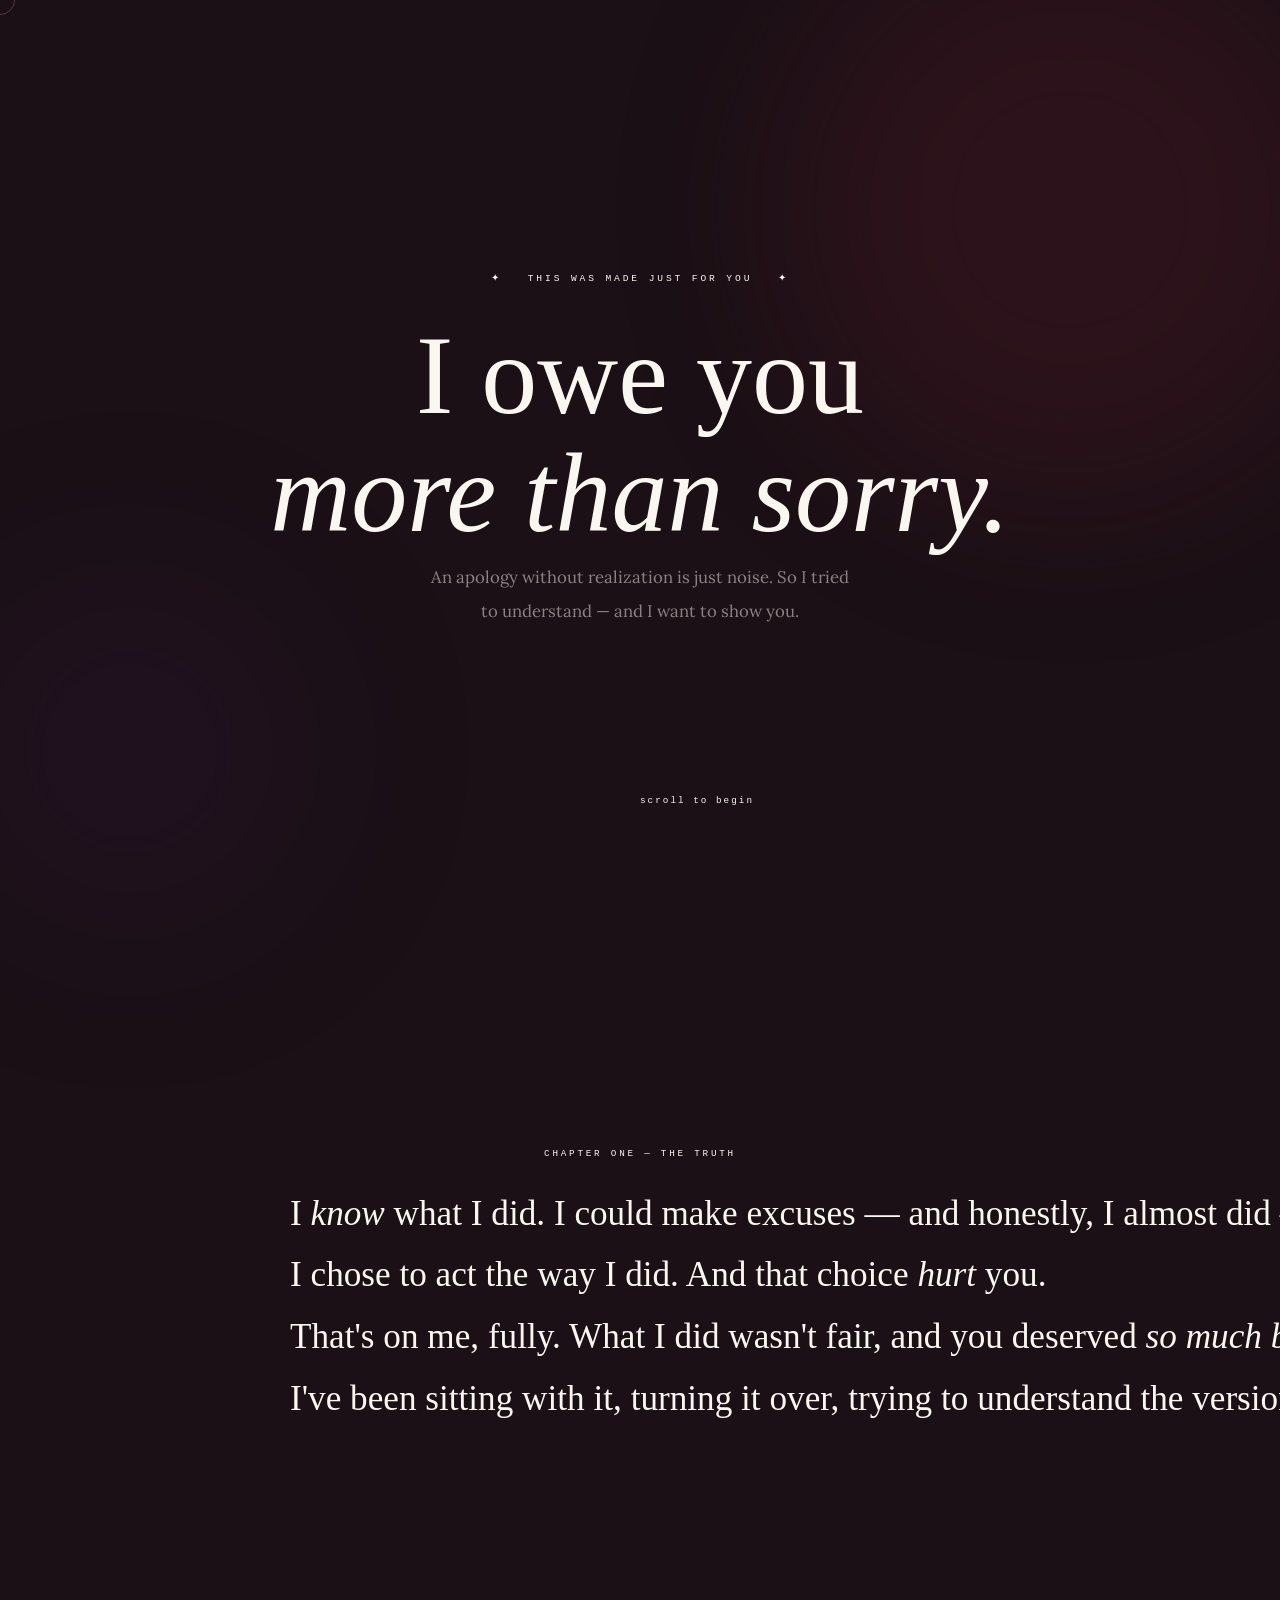
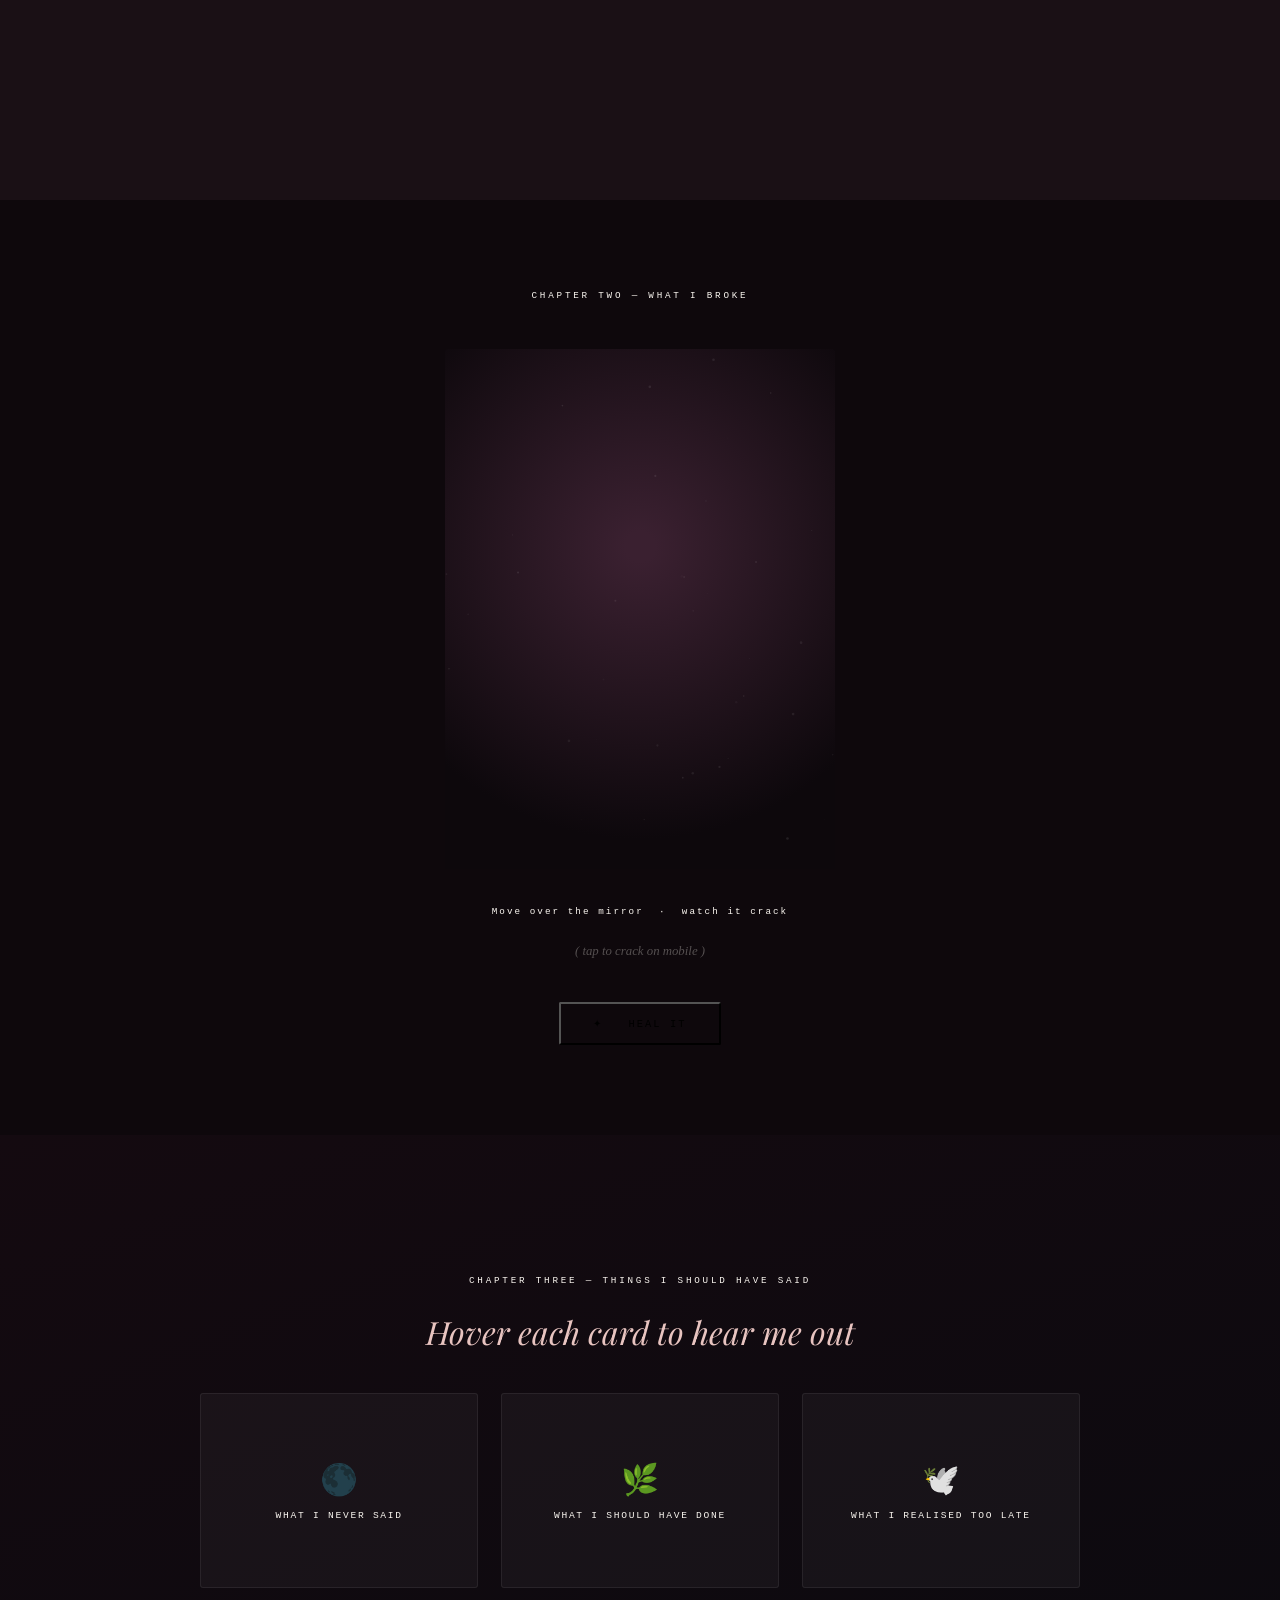
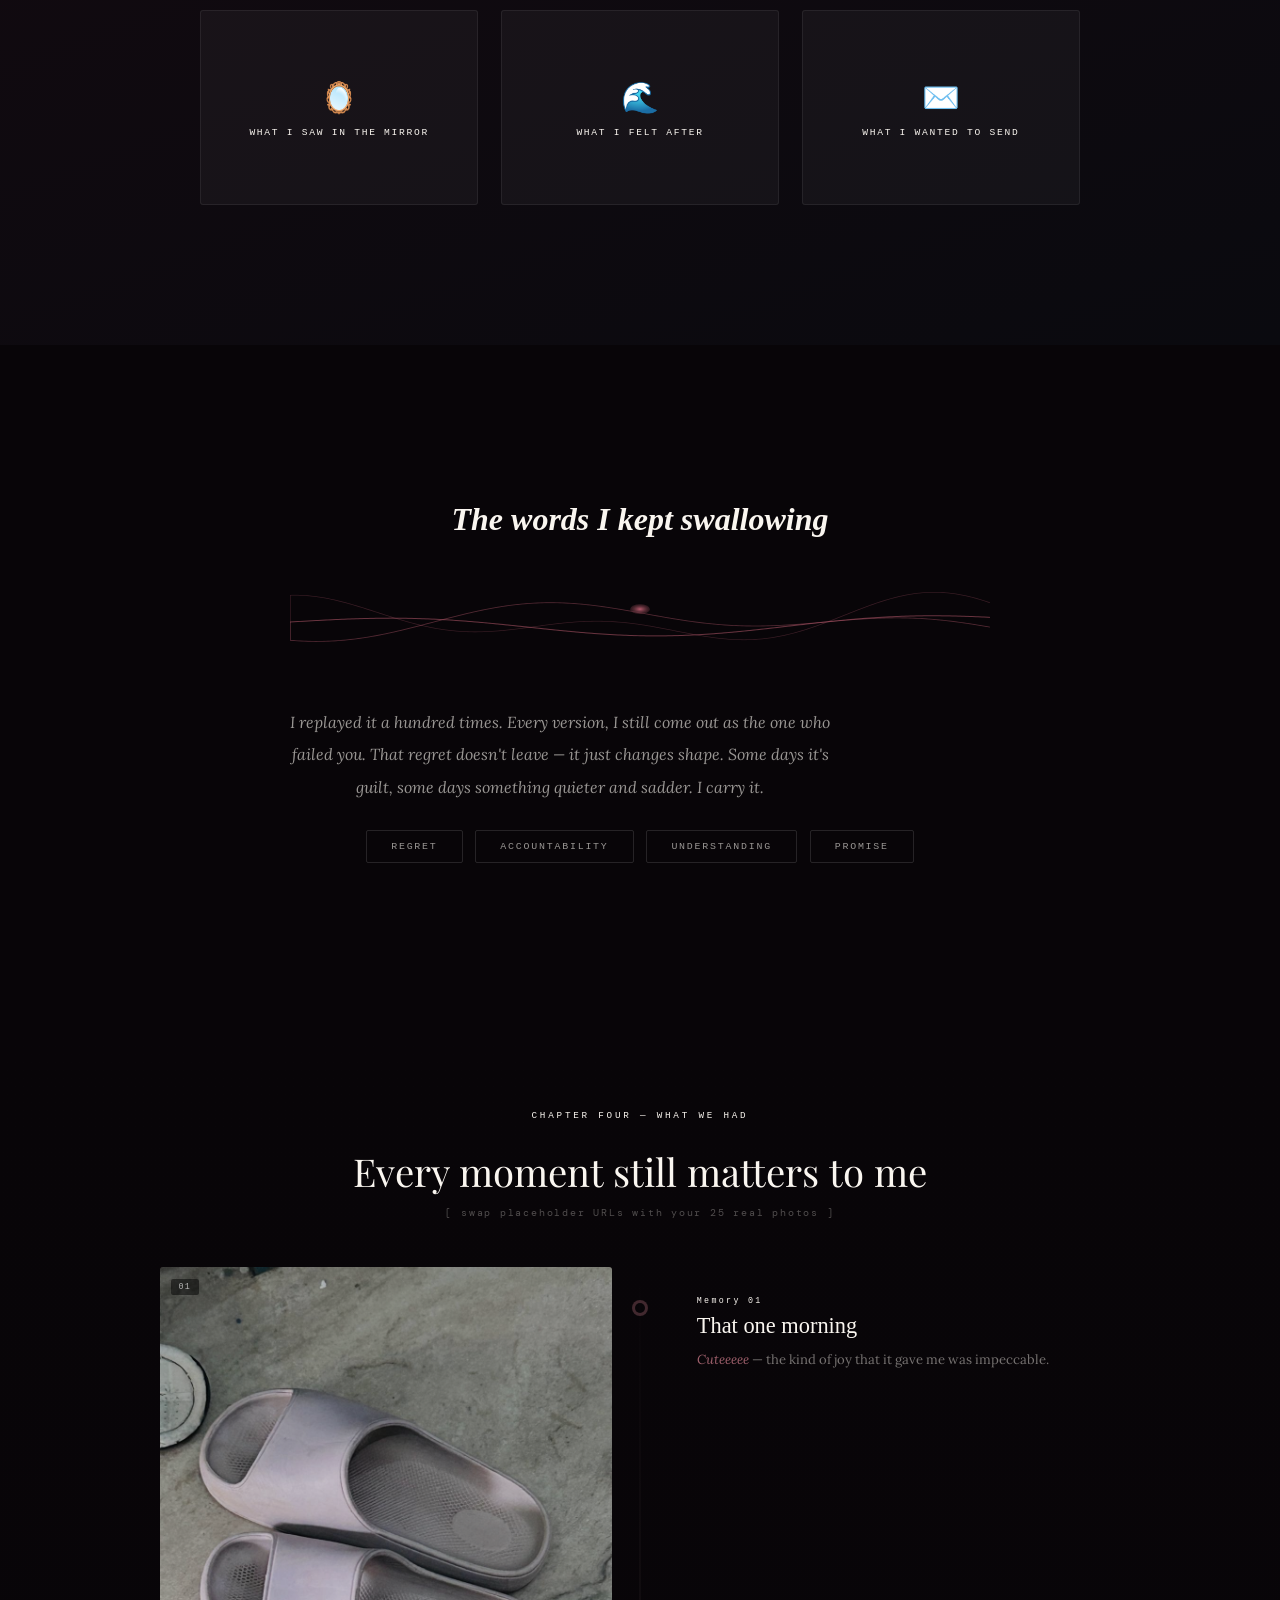
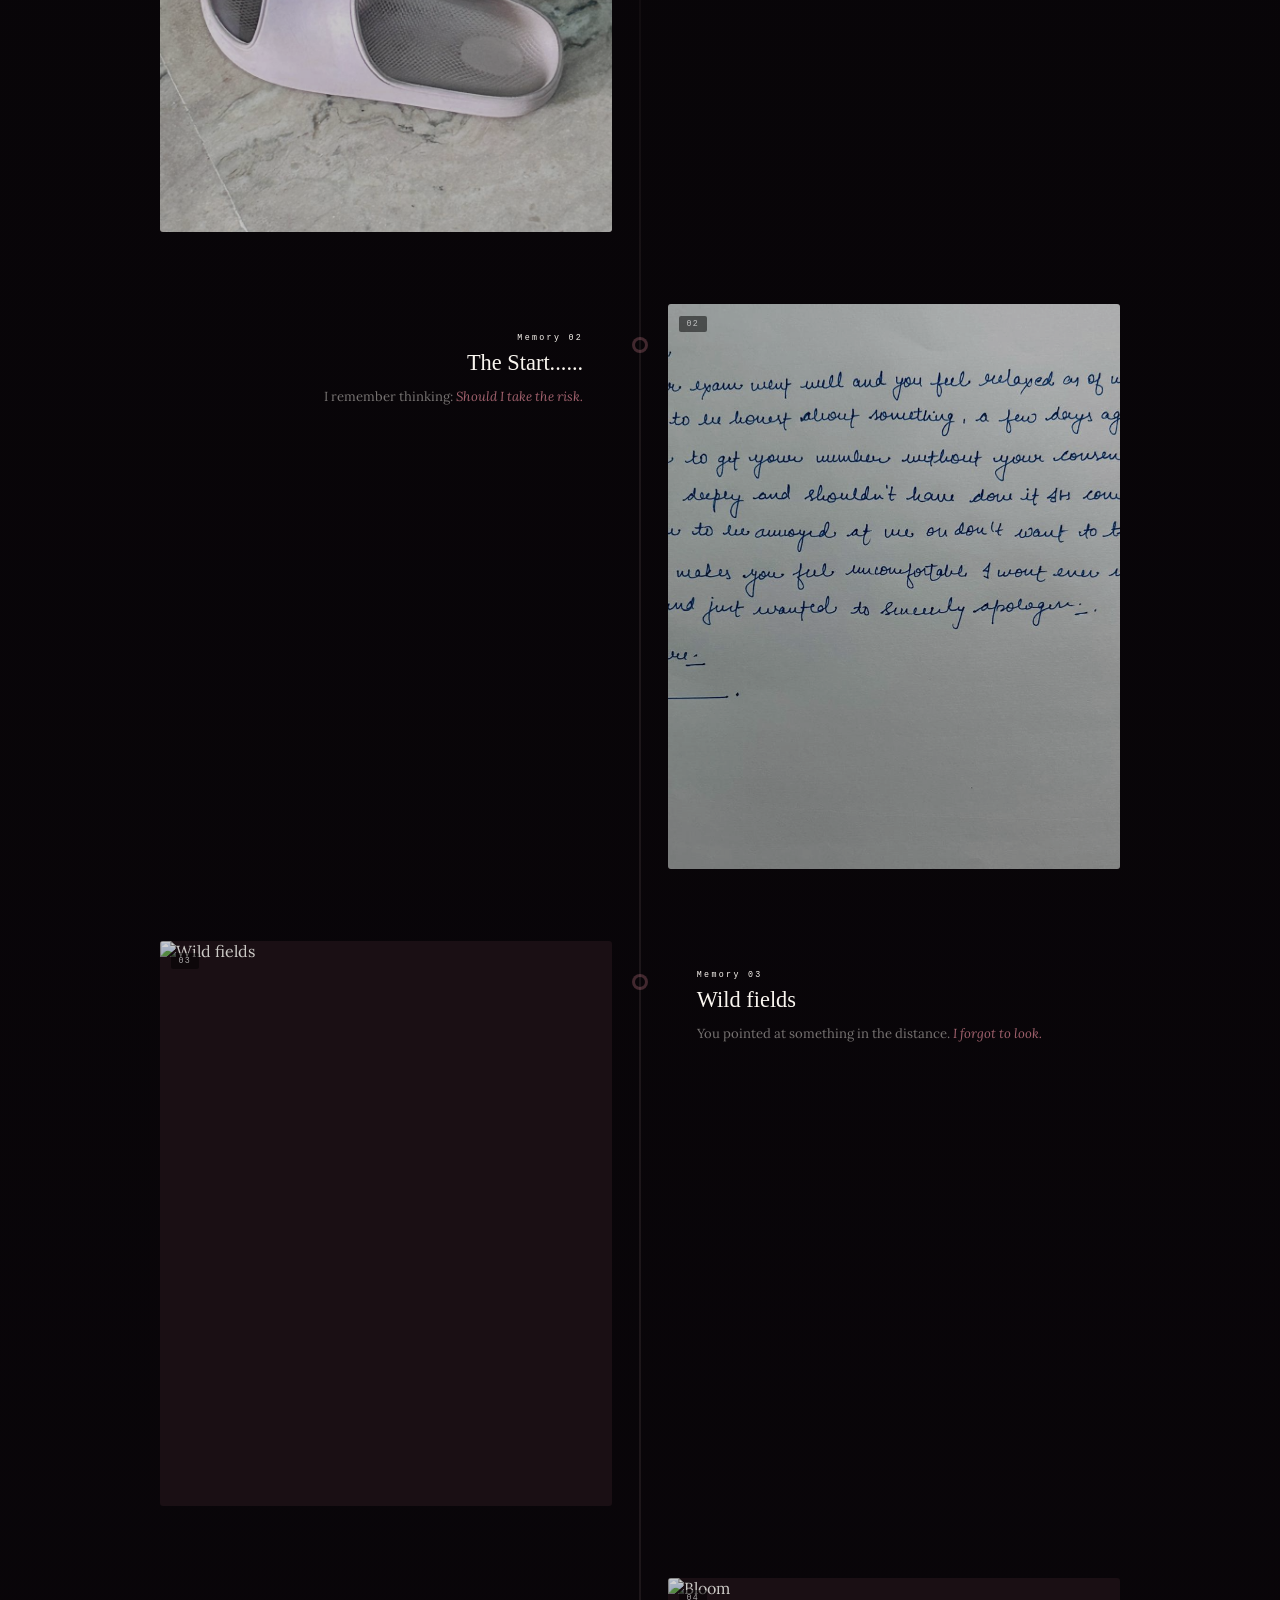
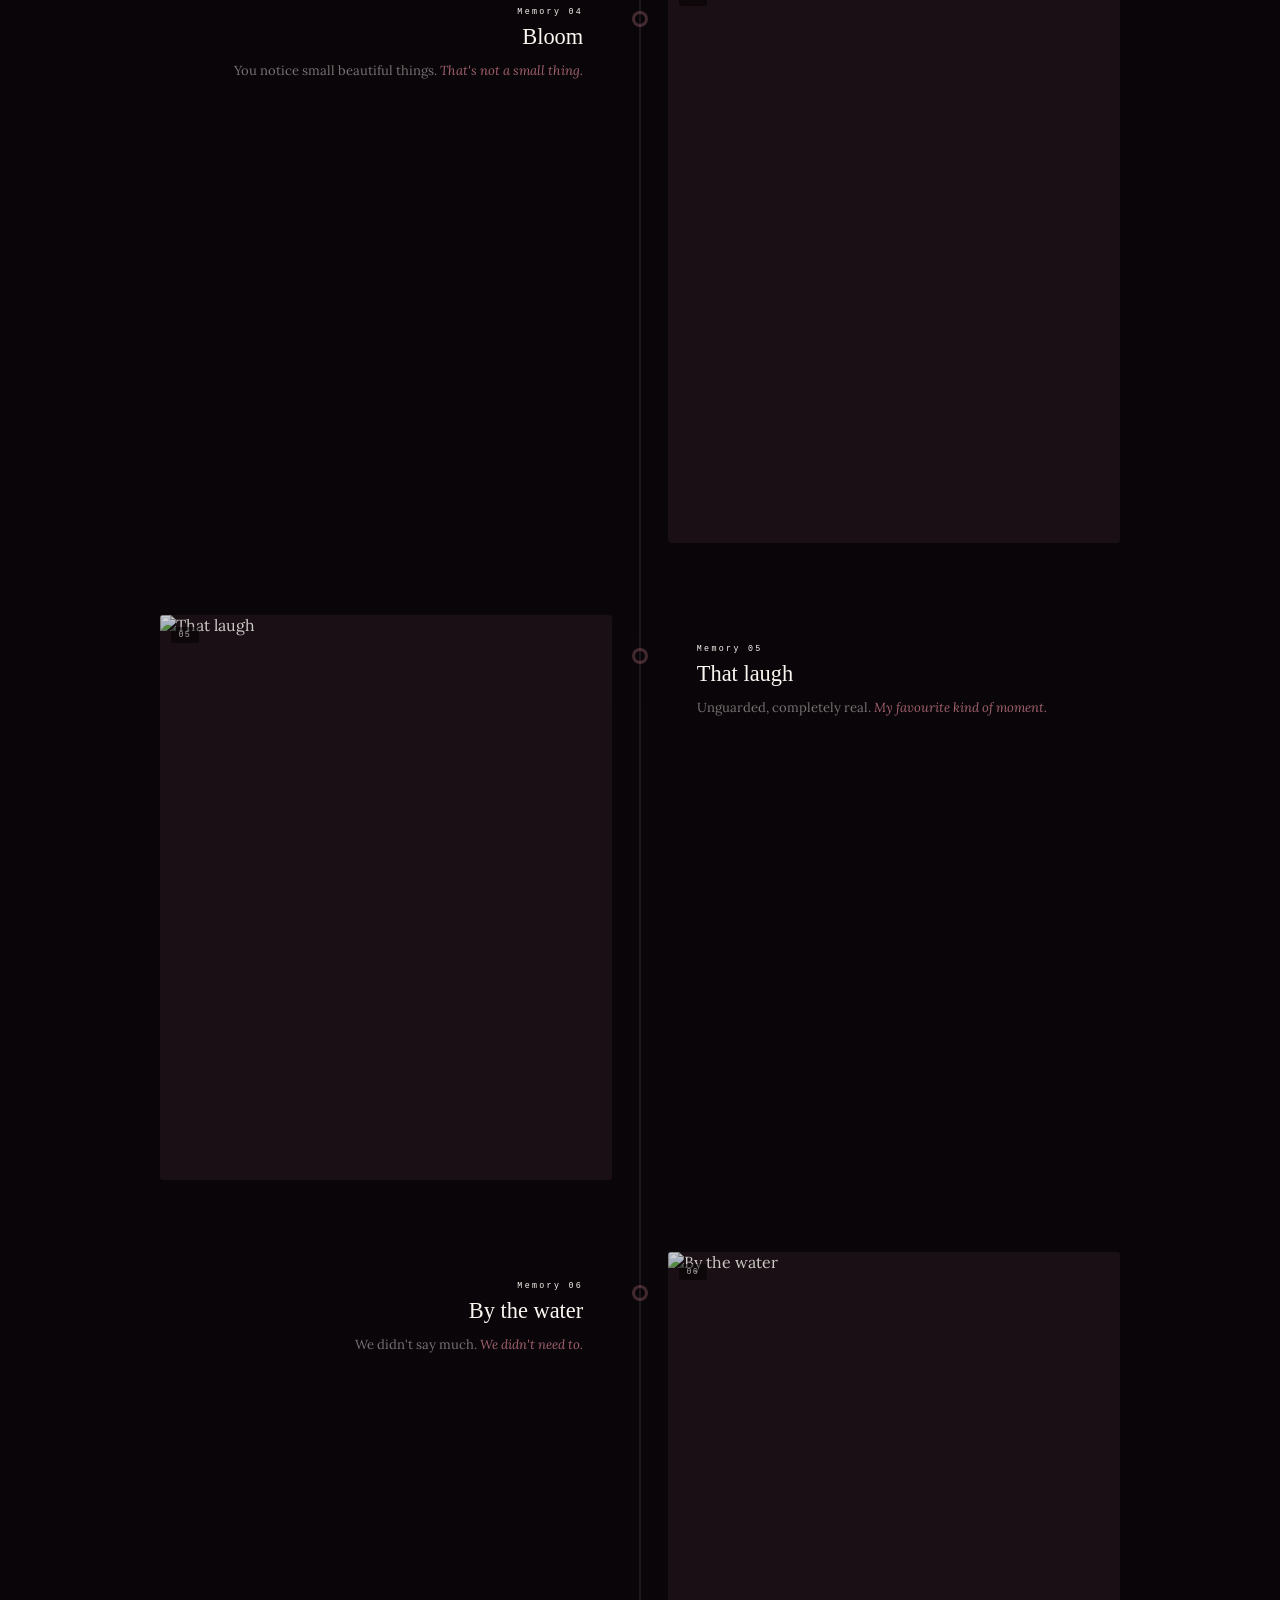
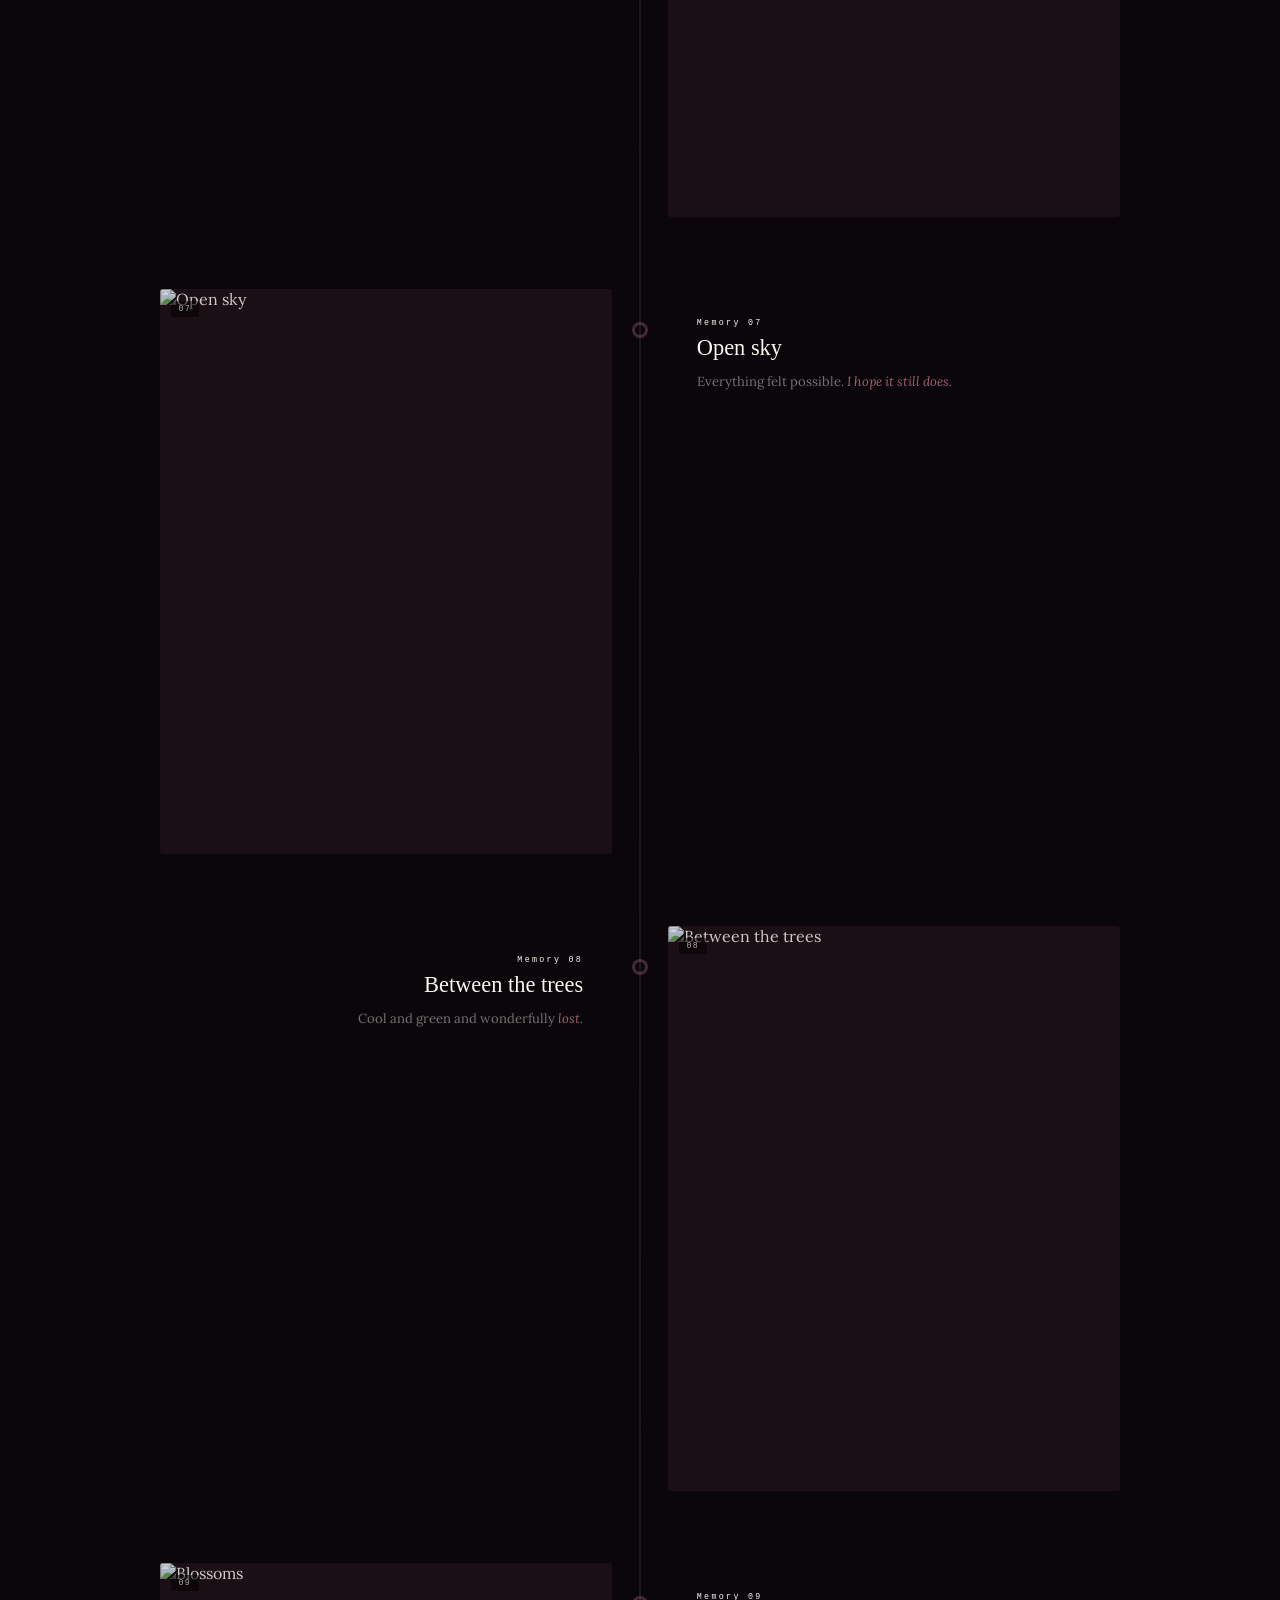
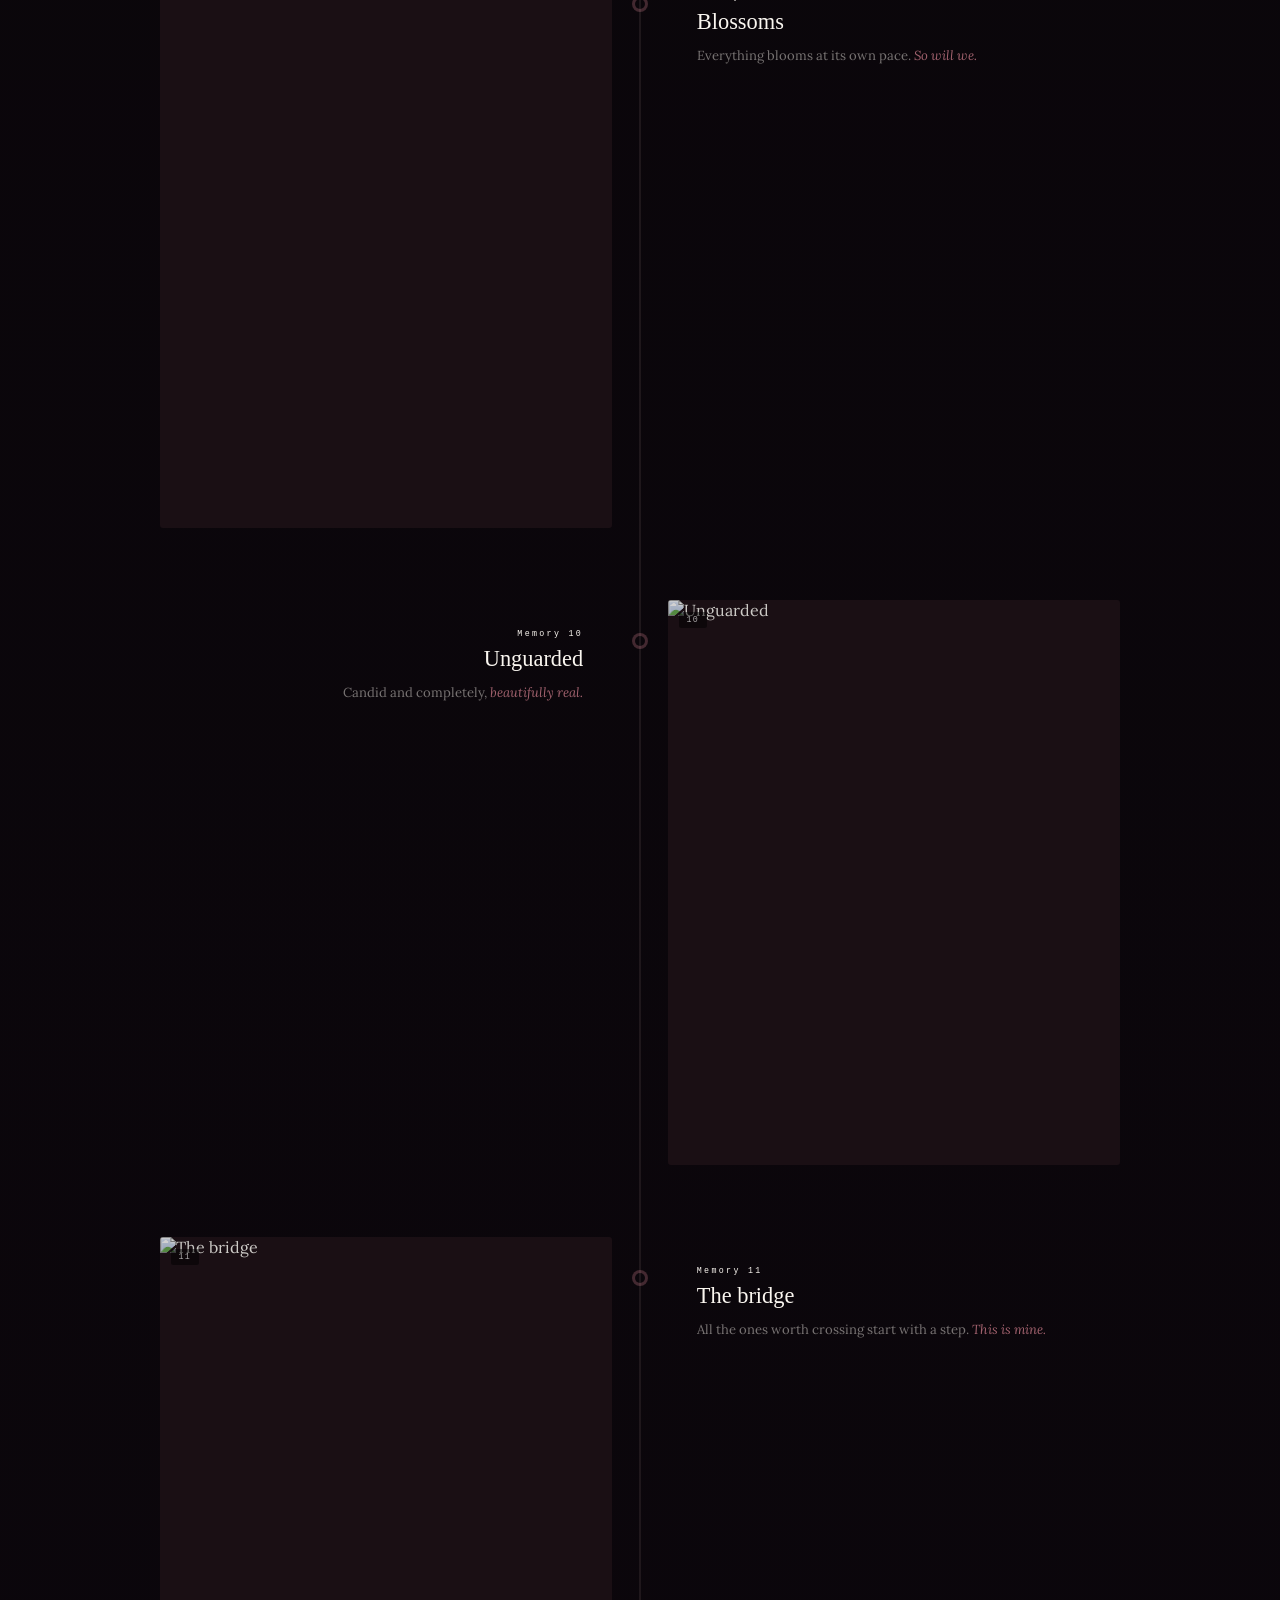
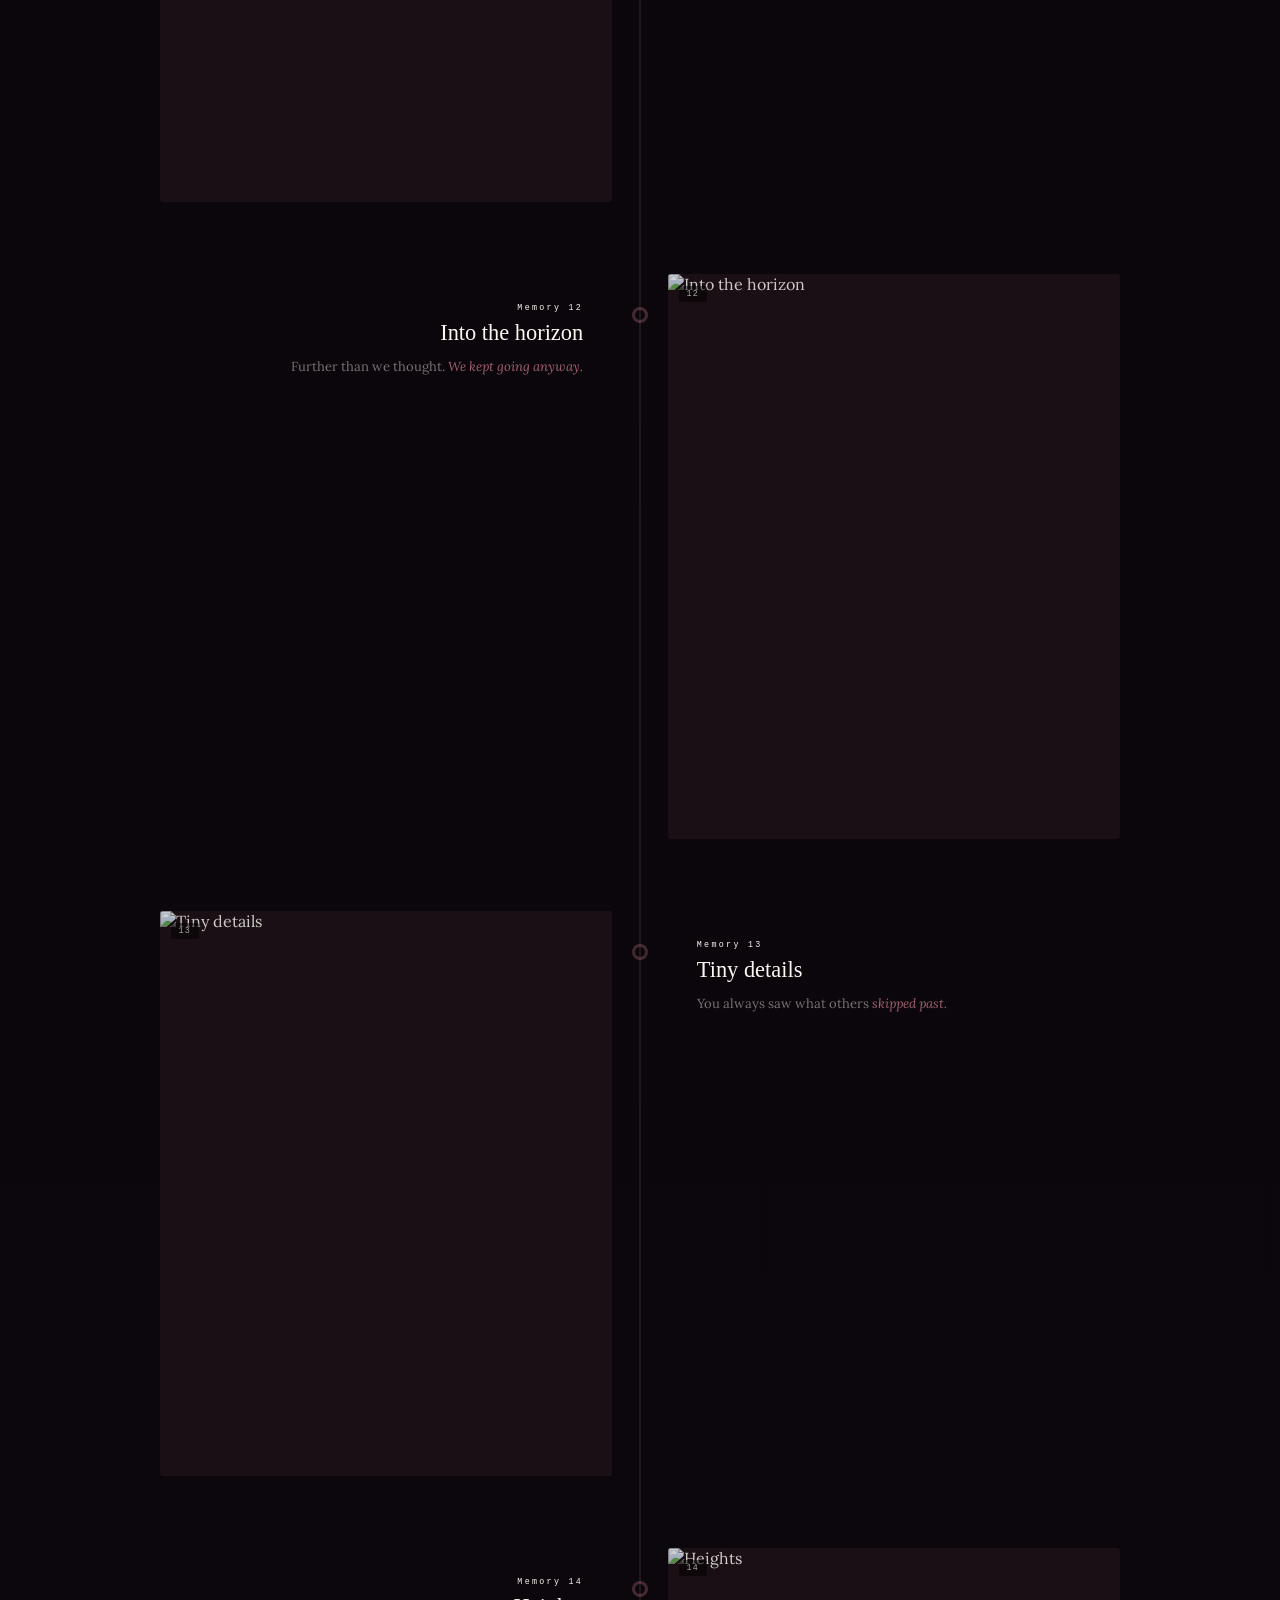
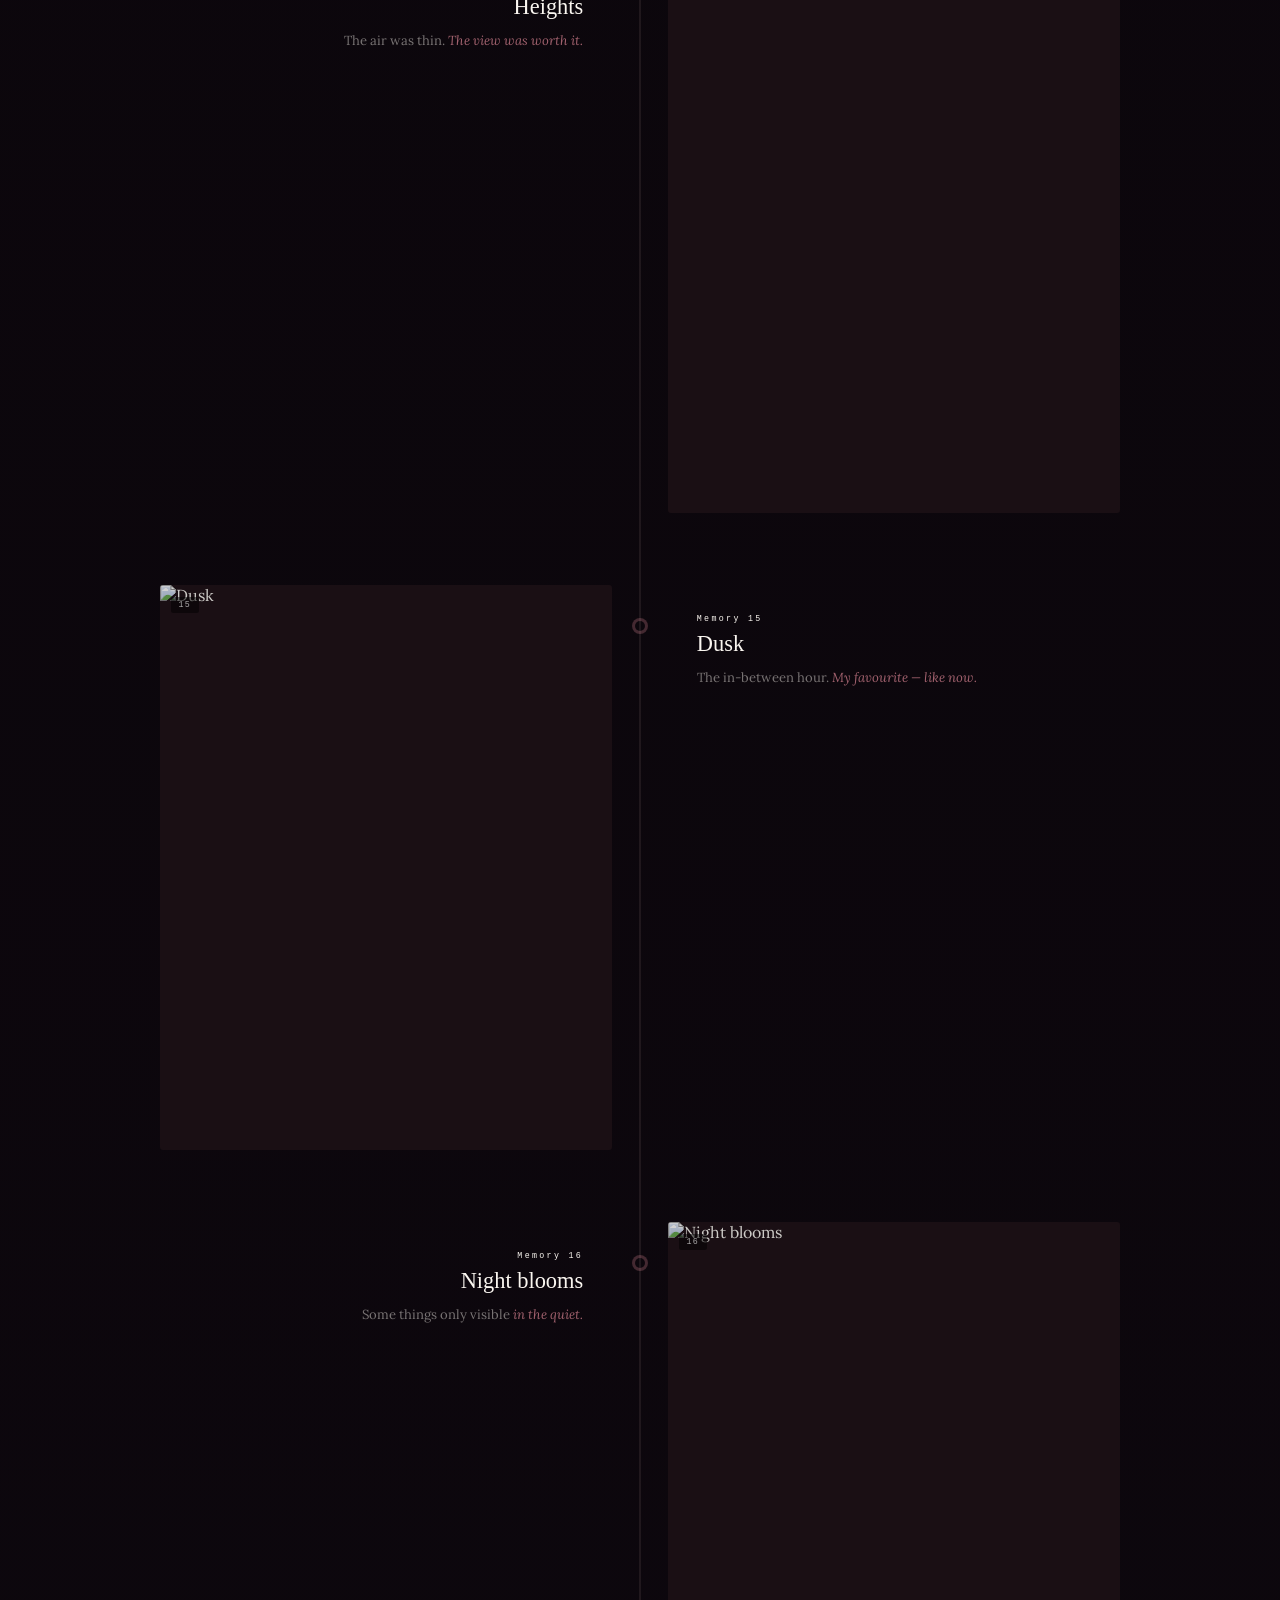
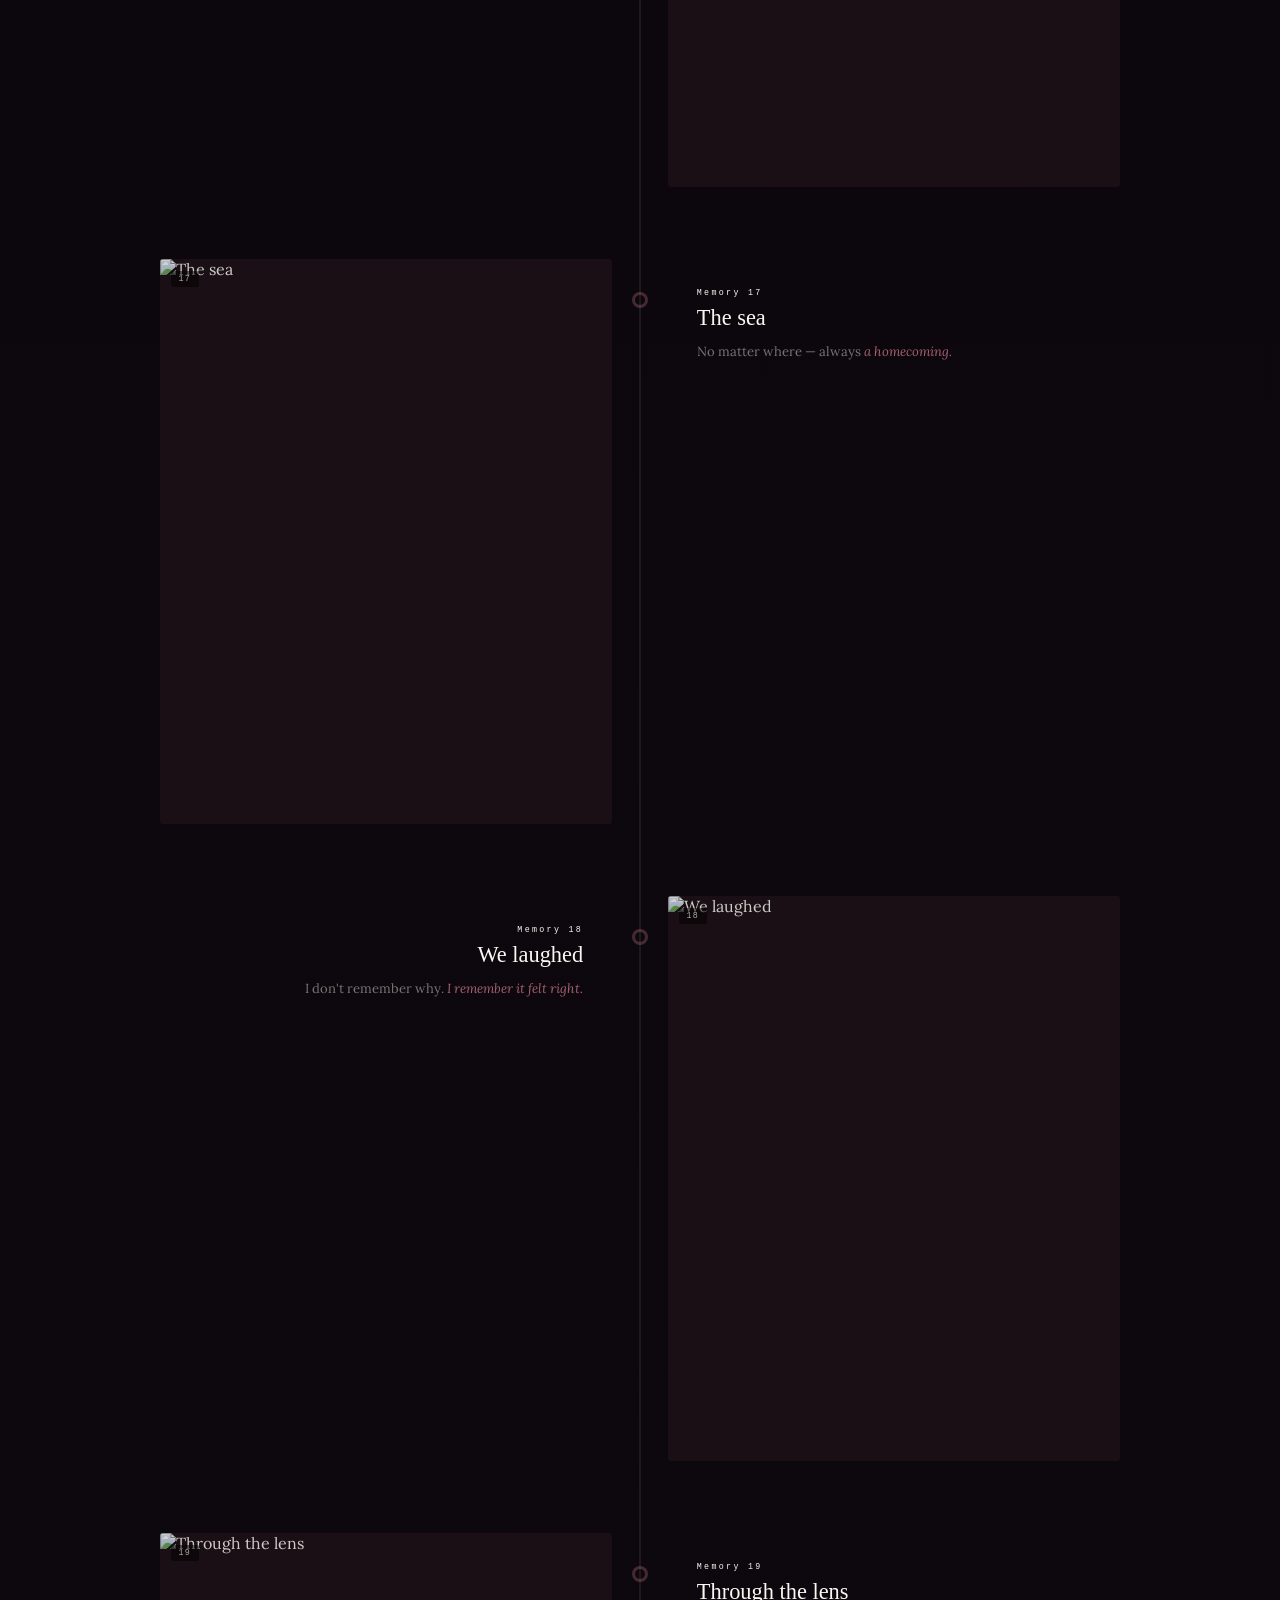
==== commit 7d222276: "Update index1.html" ====
--- a/index1.html
+++ b/index1.html
@@ -326,8 +326,8 @@
 ];
 
 const photos=[
-  {src:'images/WhatsApp Image 2026-05-10 at 3.32.02 PM (1).jpeg',t:'That one afternoon',c:'<em>Unhurried and golden</em> — the kind of day that asks nothing of you.'},
-  {src:'https://images.unsplash.com/photo-1506748686214-e9df14d4d9d0?w=700&q=80',t:'Golden hour',c:'I remember thinking: <em>I\'m glad I\'m here.</em>'},
+  {src:'images/WhatsApp Image 2026-05-10 at 3.32.02 PM (1).jpeg',t:'That one morning',c:'<em>Cuteeeee</em> — the kind of joy that it gave me was impeccable.'},
+  {src:'images/WhatsApp Image 2026-05-10 at 3.32.02 PM.jpeg',t:'The Start......',c:'I remember thinking: <em>Should I take the risk.</em>'},
   {src:'https://images.unsplash.com/photo-1465146344425-f00d5f5c8f07?w=700&q=80',t:'Wild fields',c:'You pointed at something in the distance. <em>I forgot to look.</em>'},
   {src:'https://images.unsplash.com/photo-1499728603263-13726abce5fd?w=700&q=80',t:'Bloom',c:'You notice small beautiful things. <em>That\'s not a small thing.</em>'},
   {src:'https://images.unsplash.com/photo-1507003211169-0a1dd7228f2d?w=700&q=80',t:'That laugh',c:'Unguarded, completely real. <em>My favourite kind of moment.</em>'},
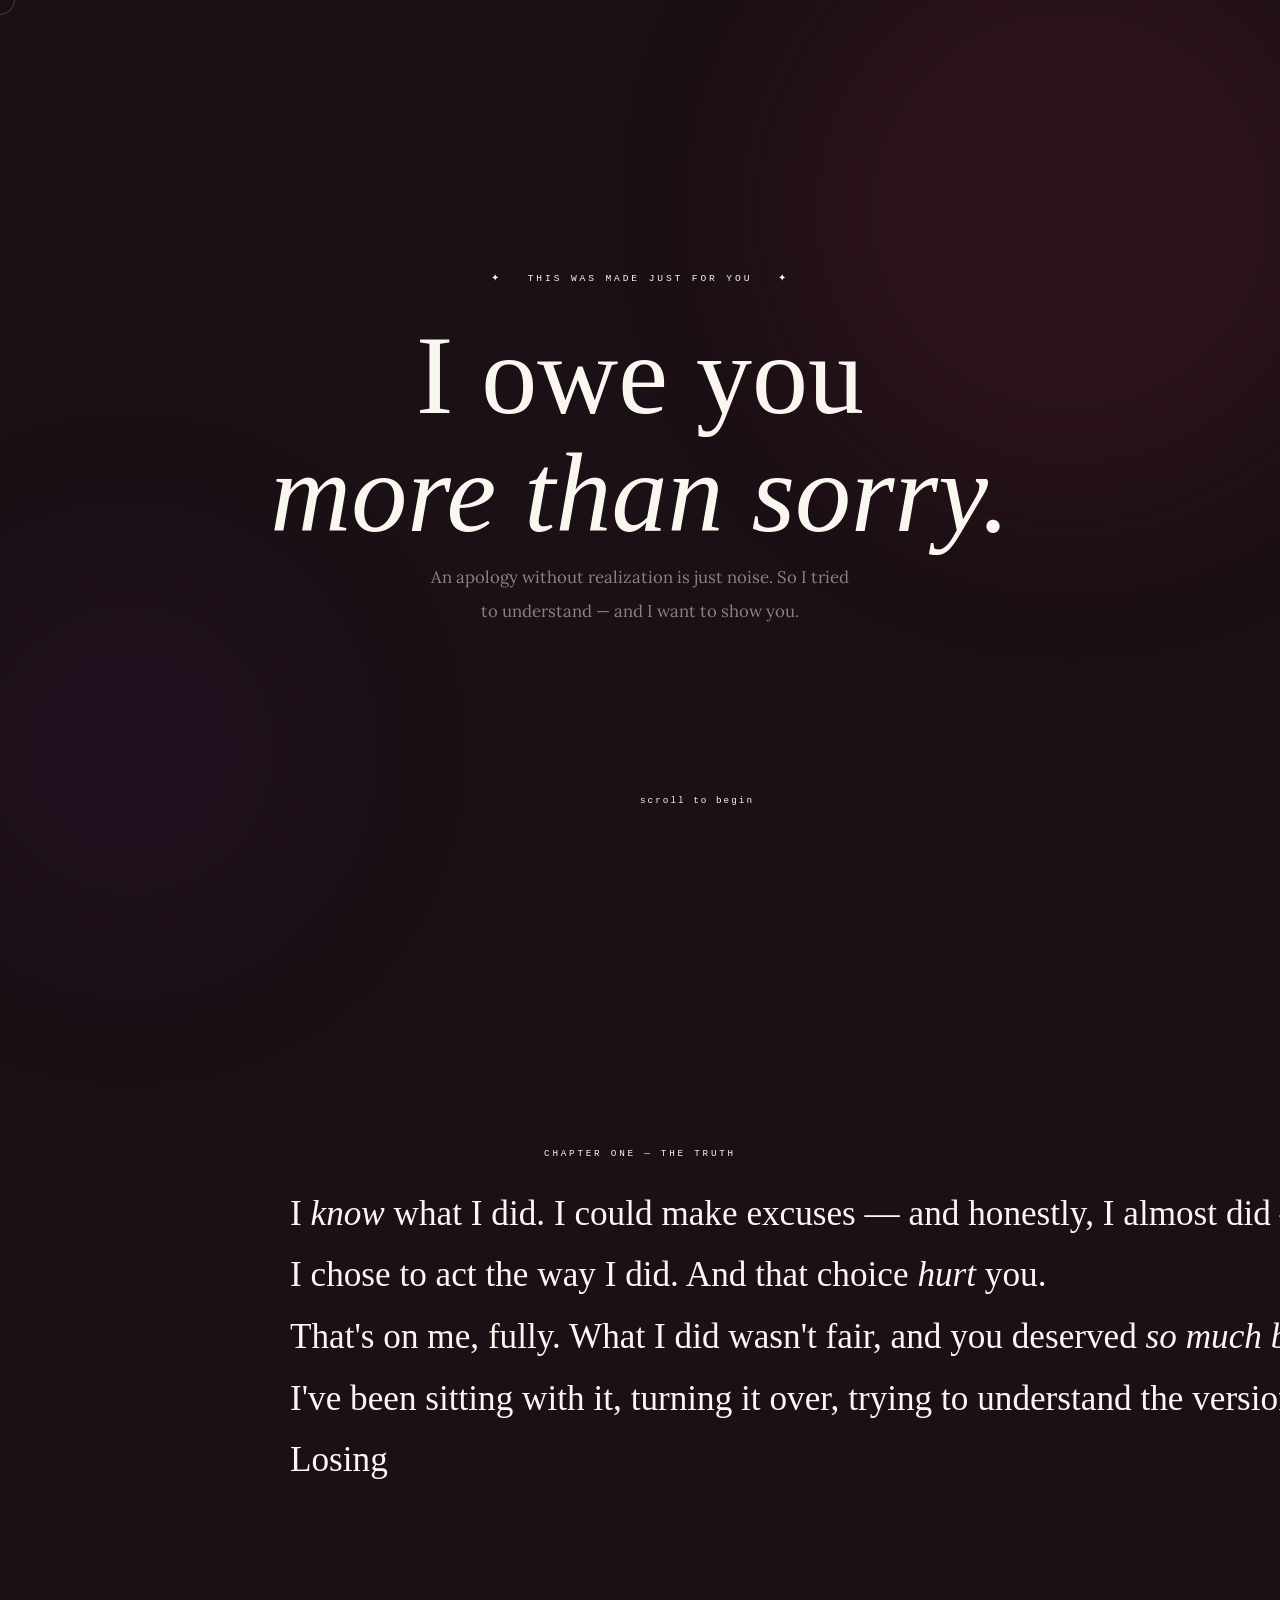
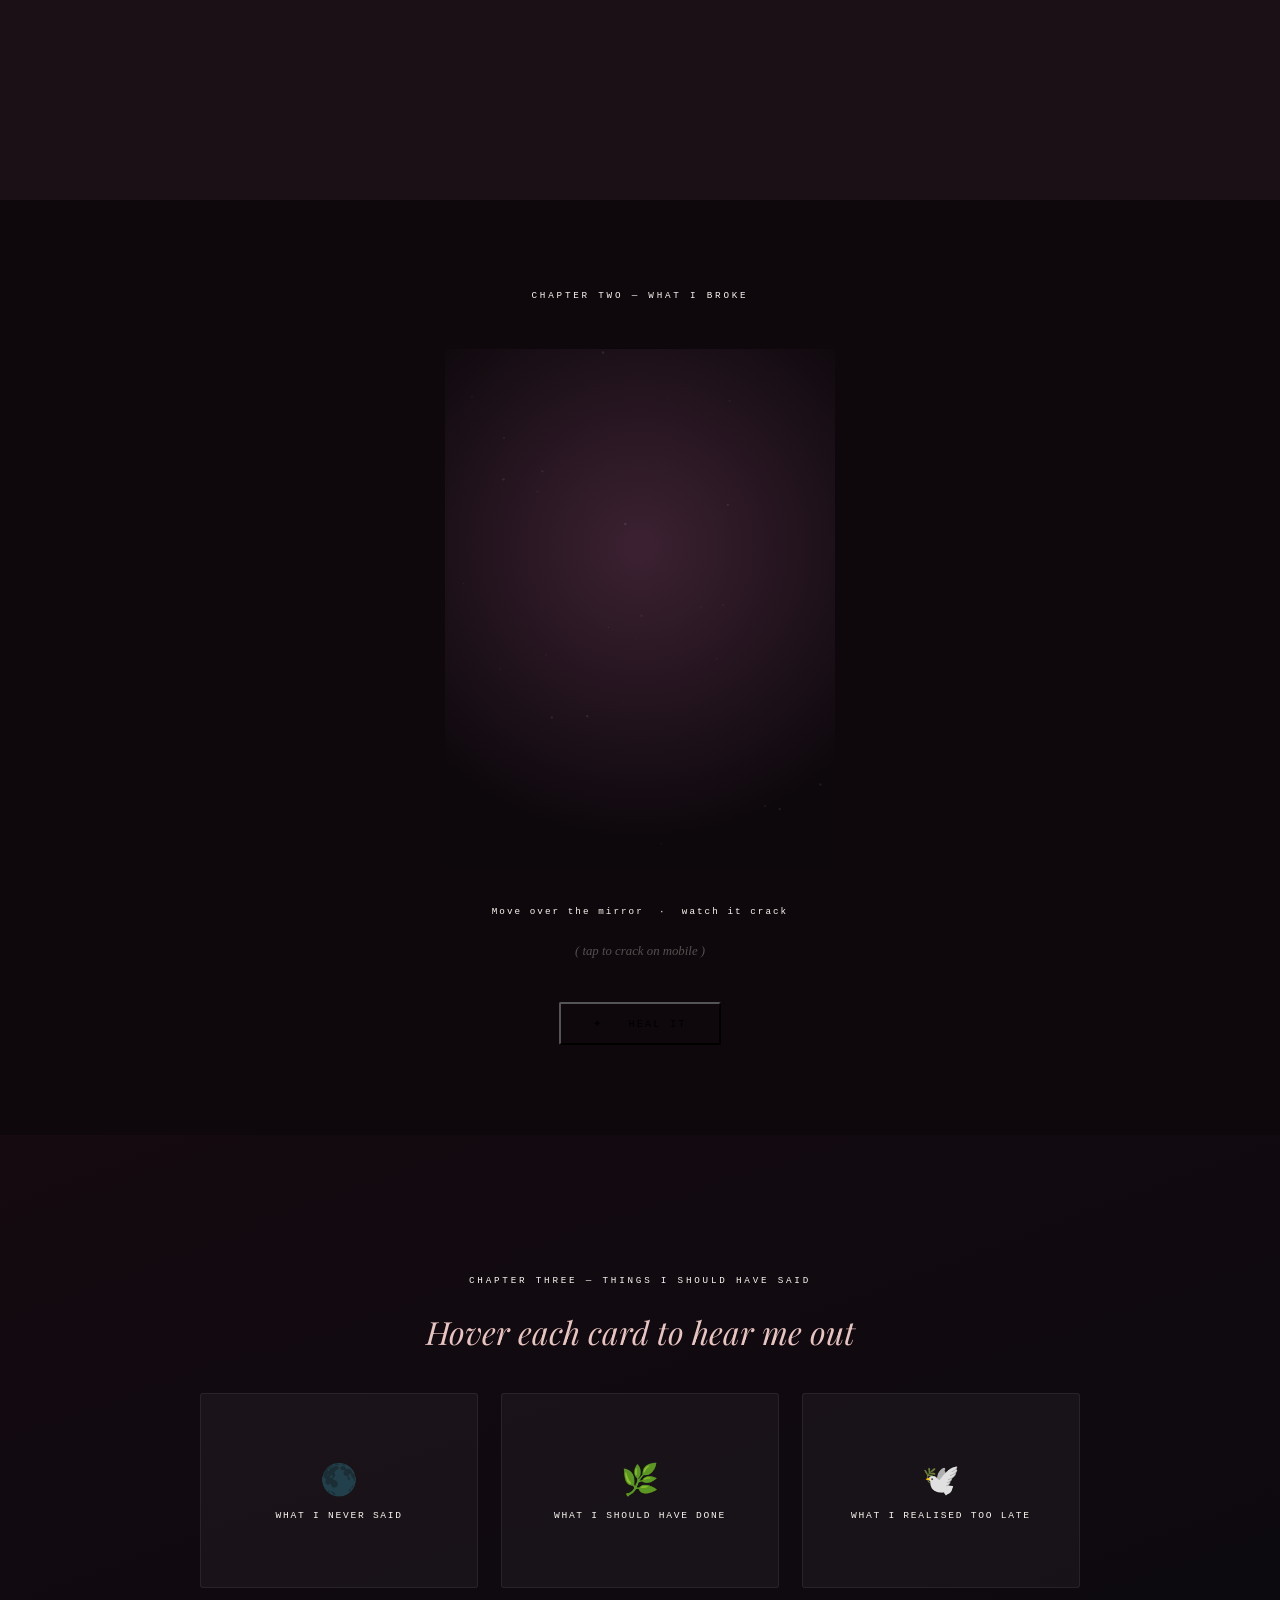
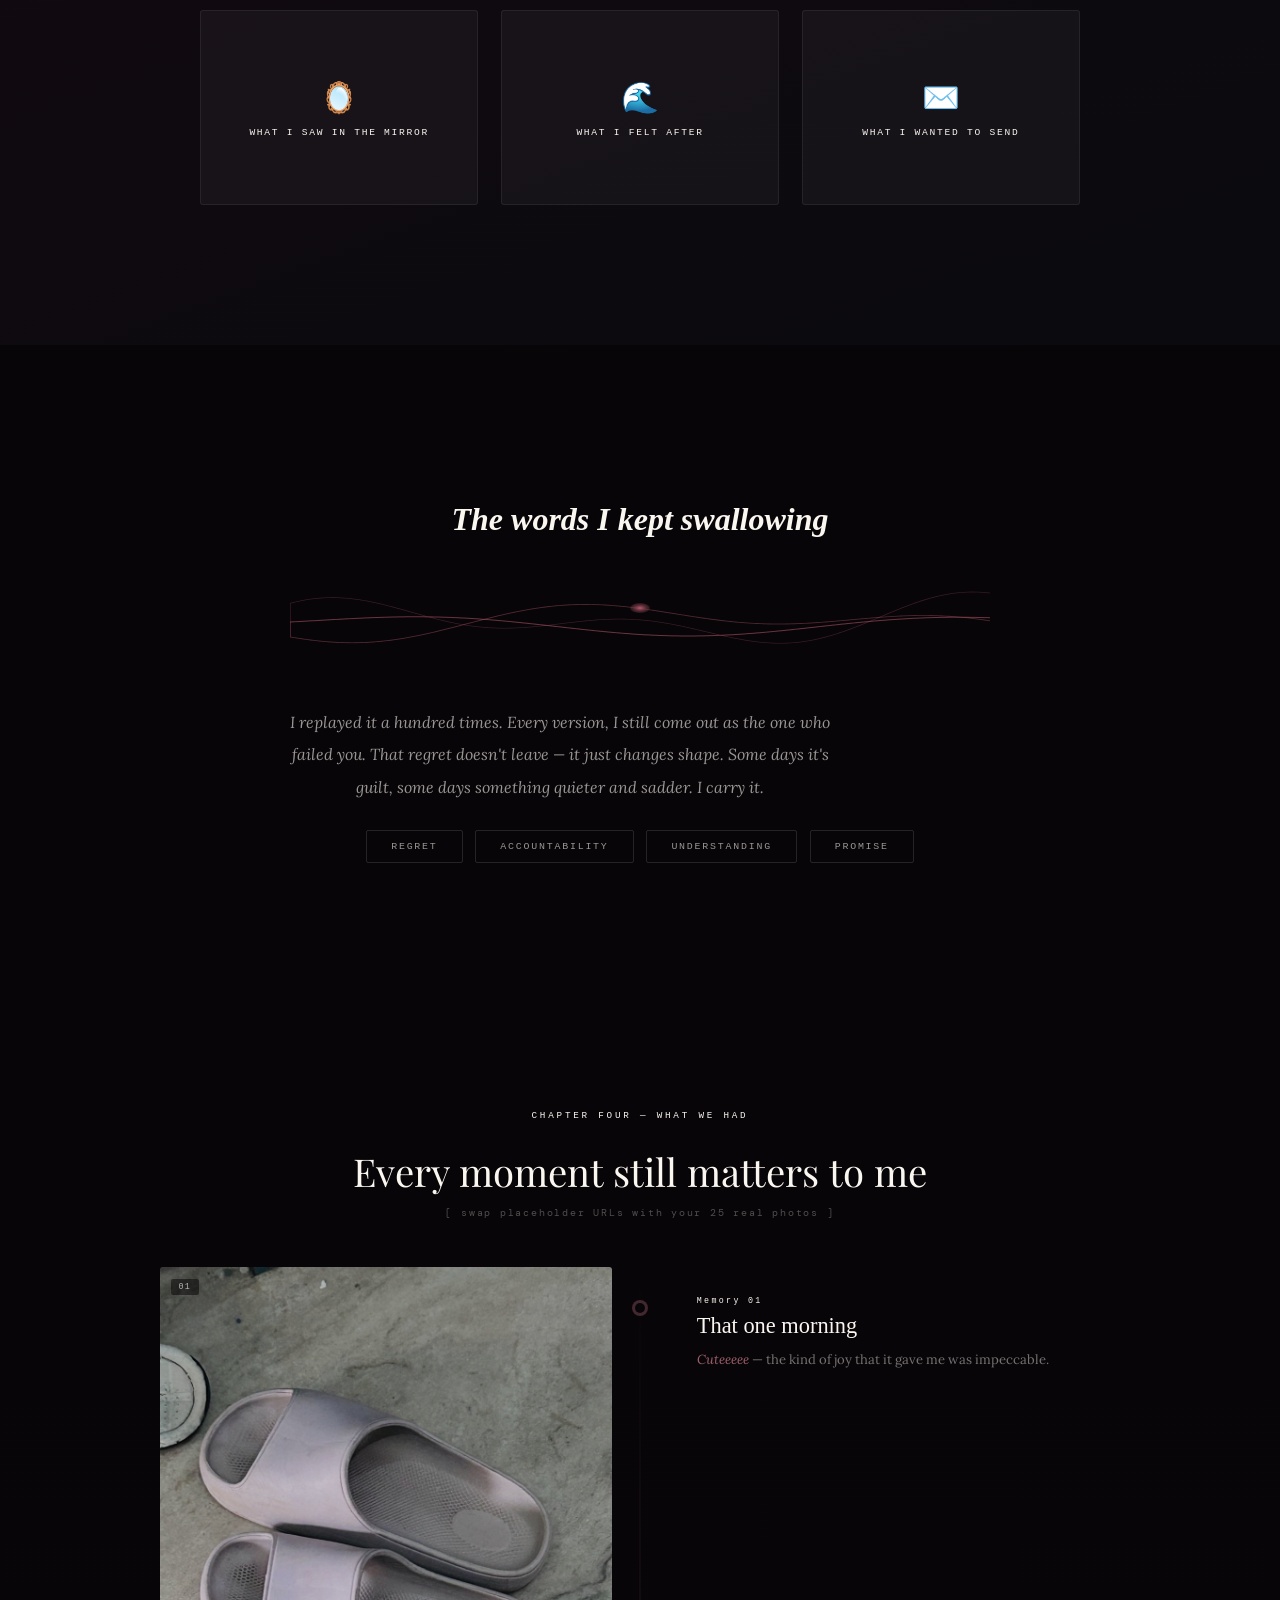
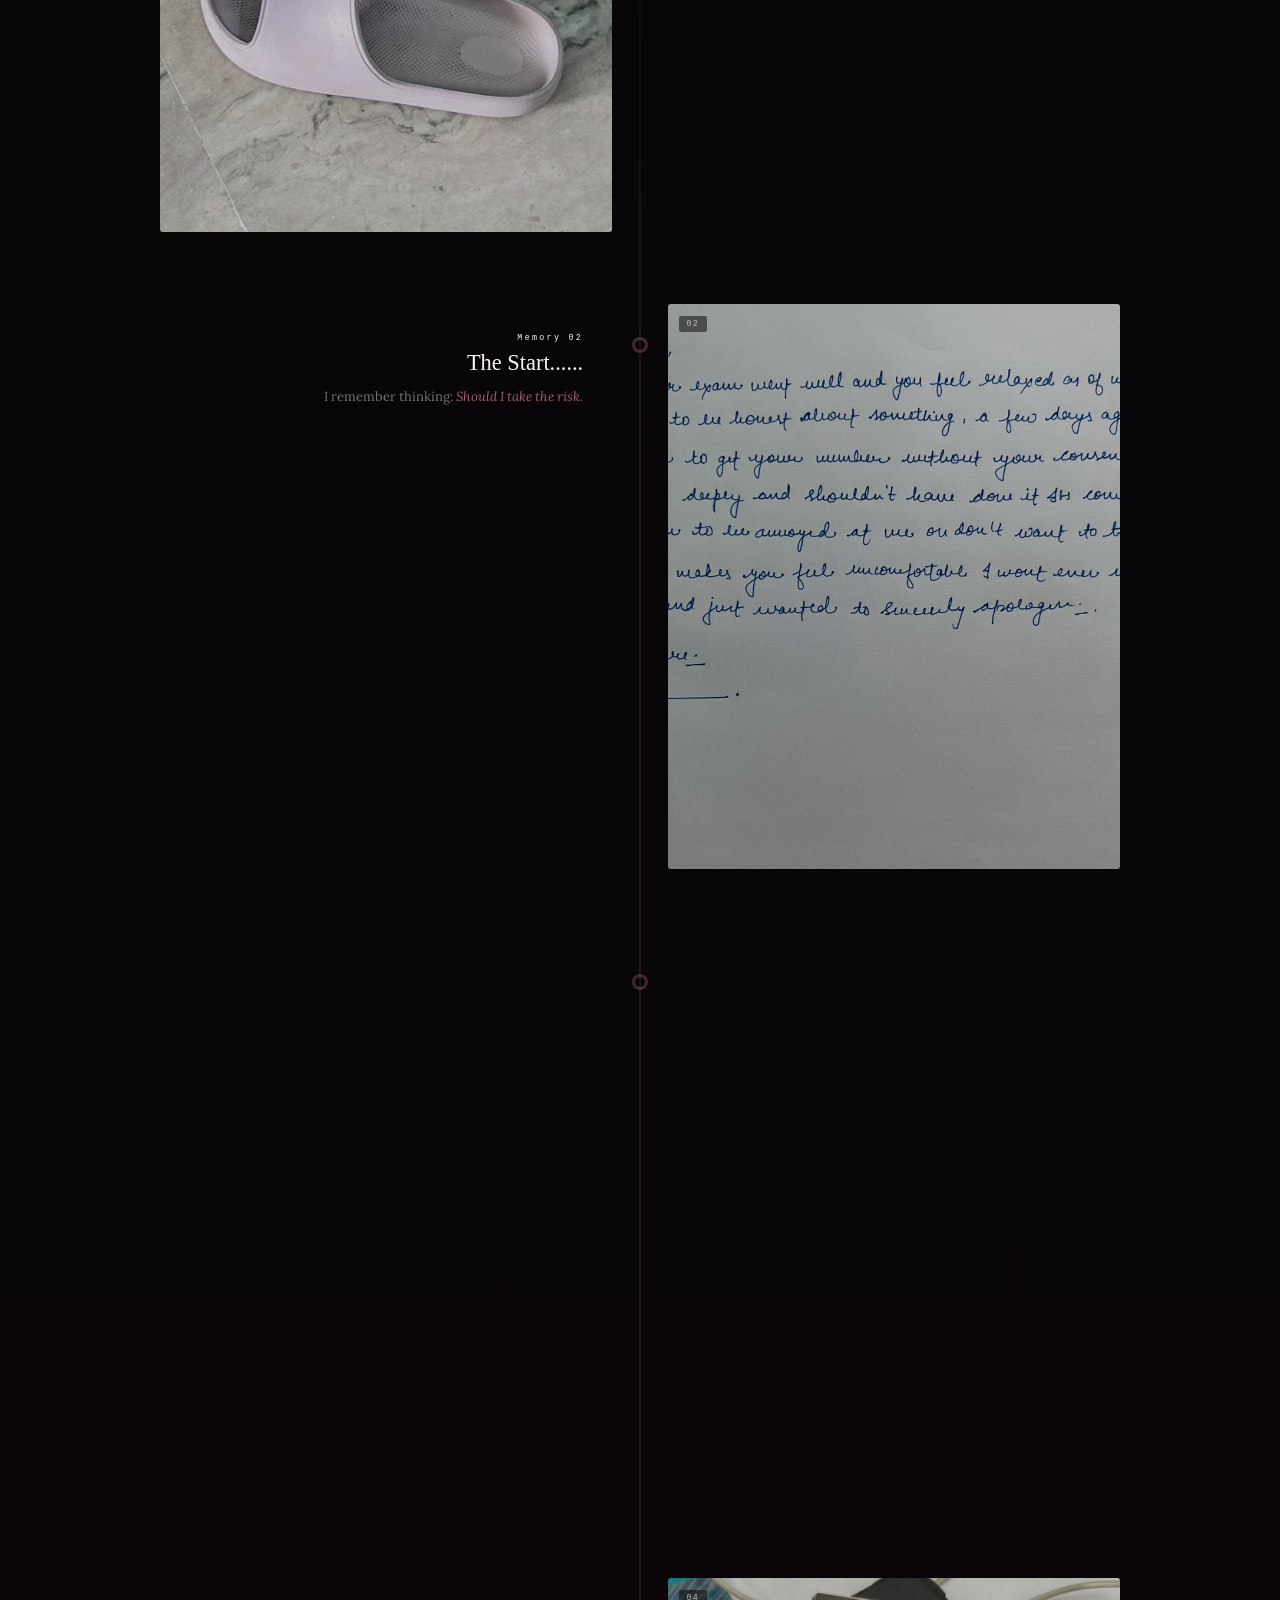
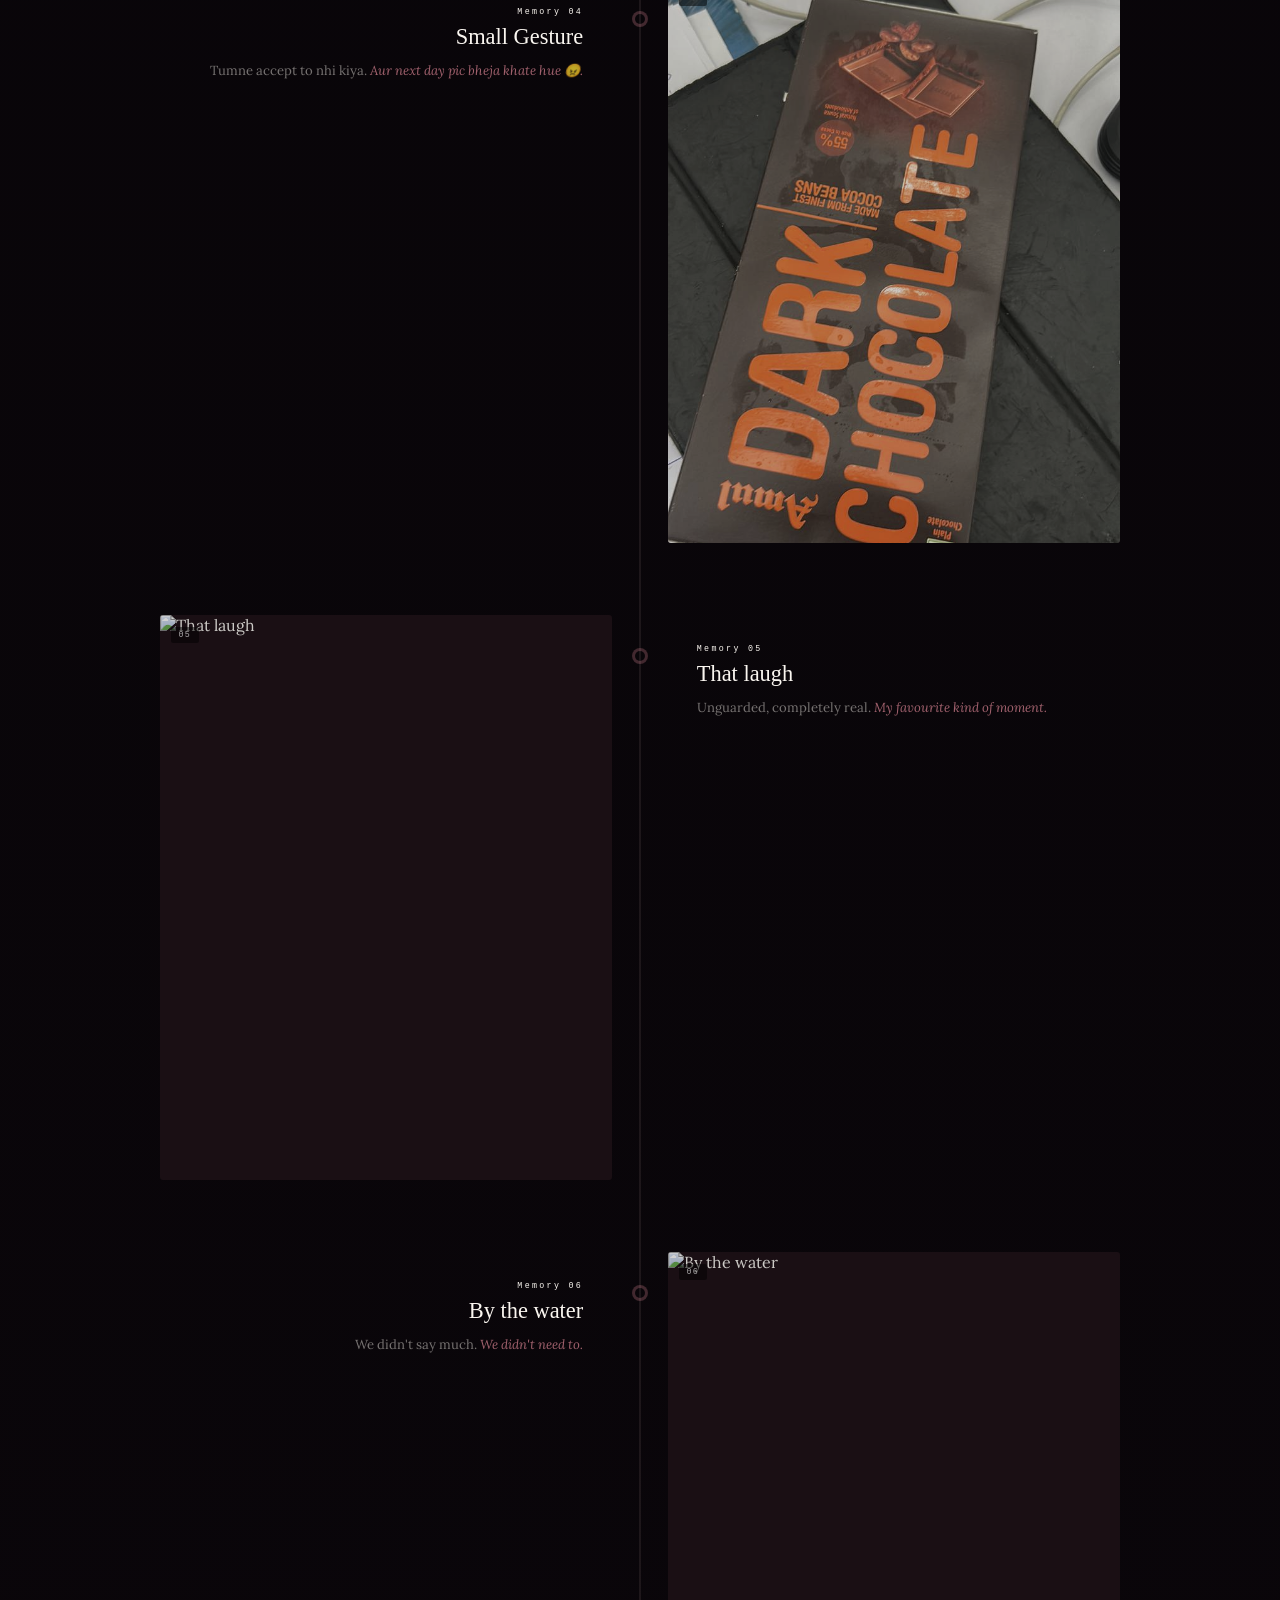
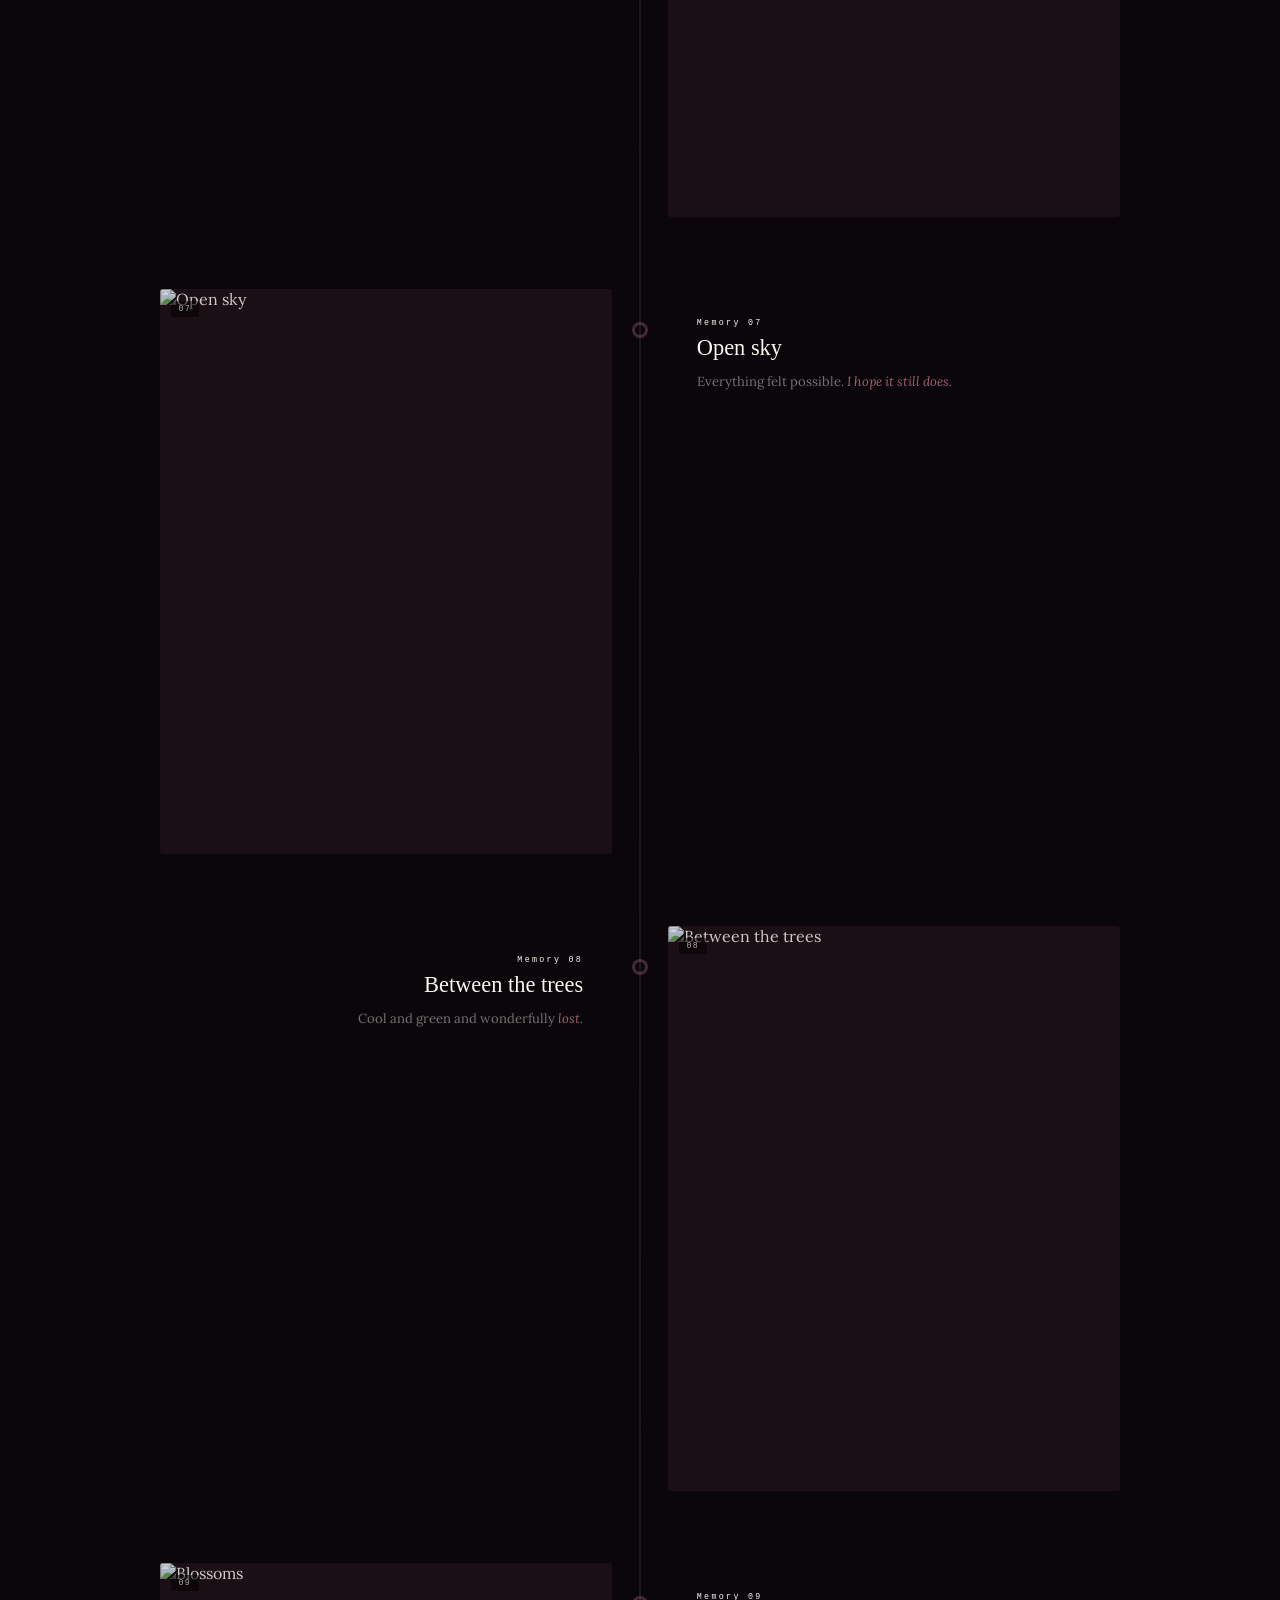
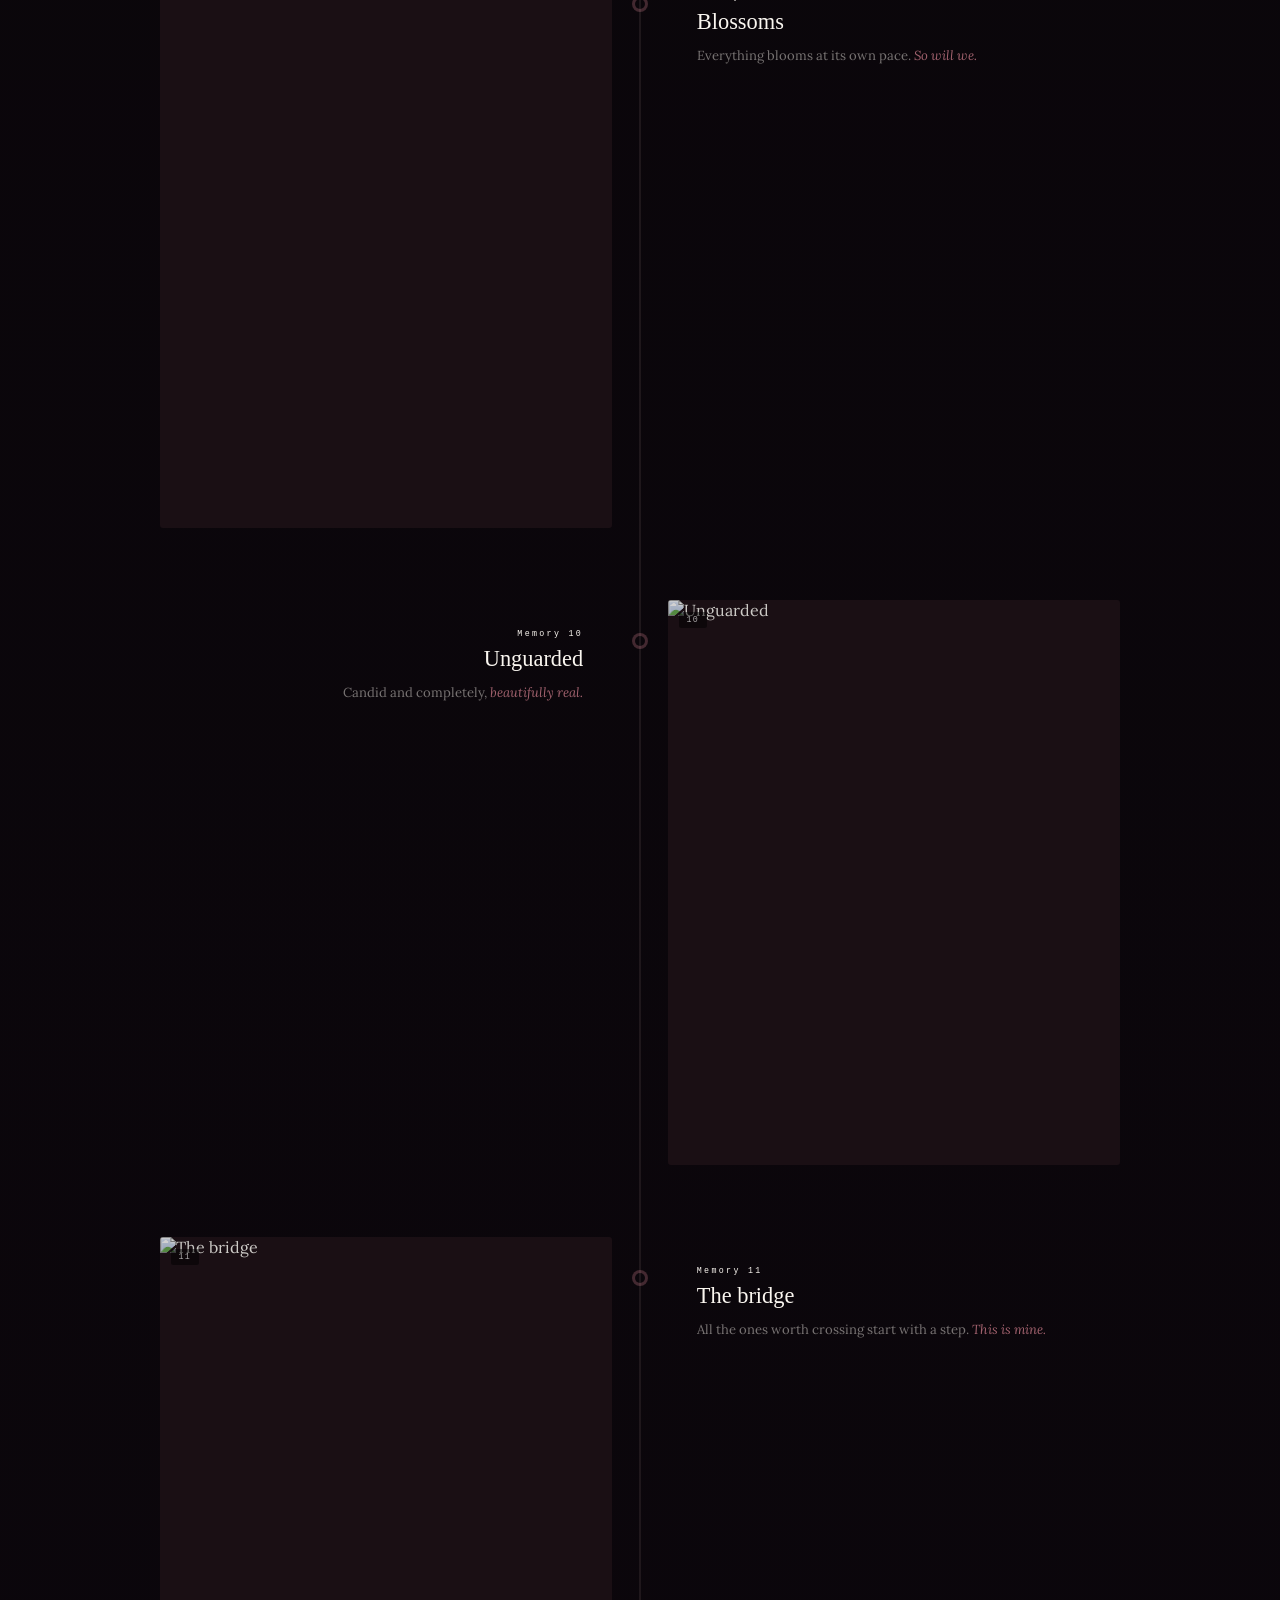
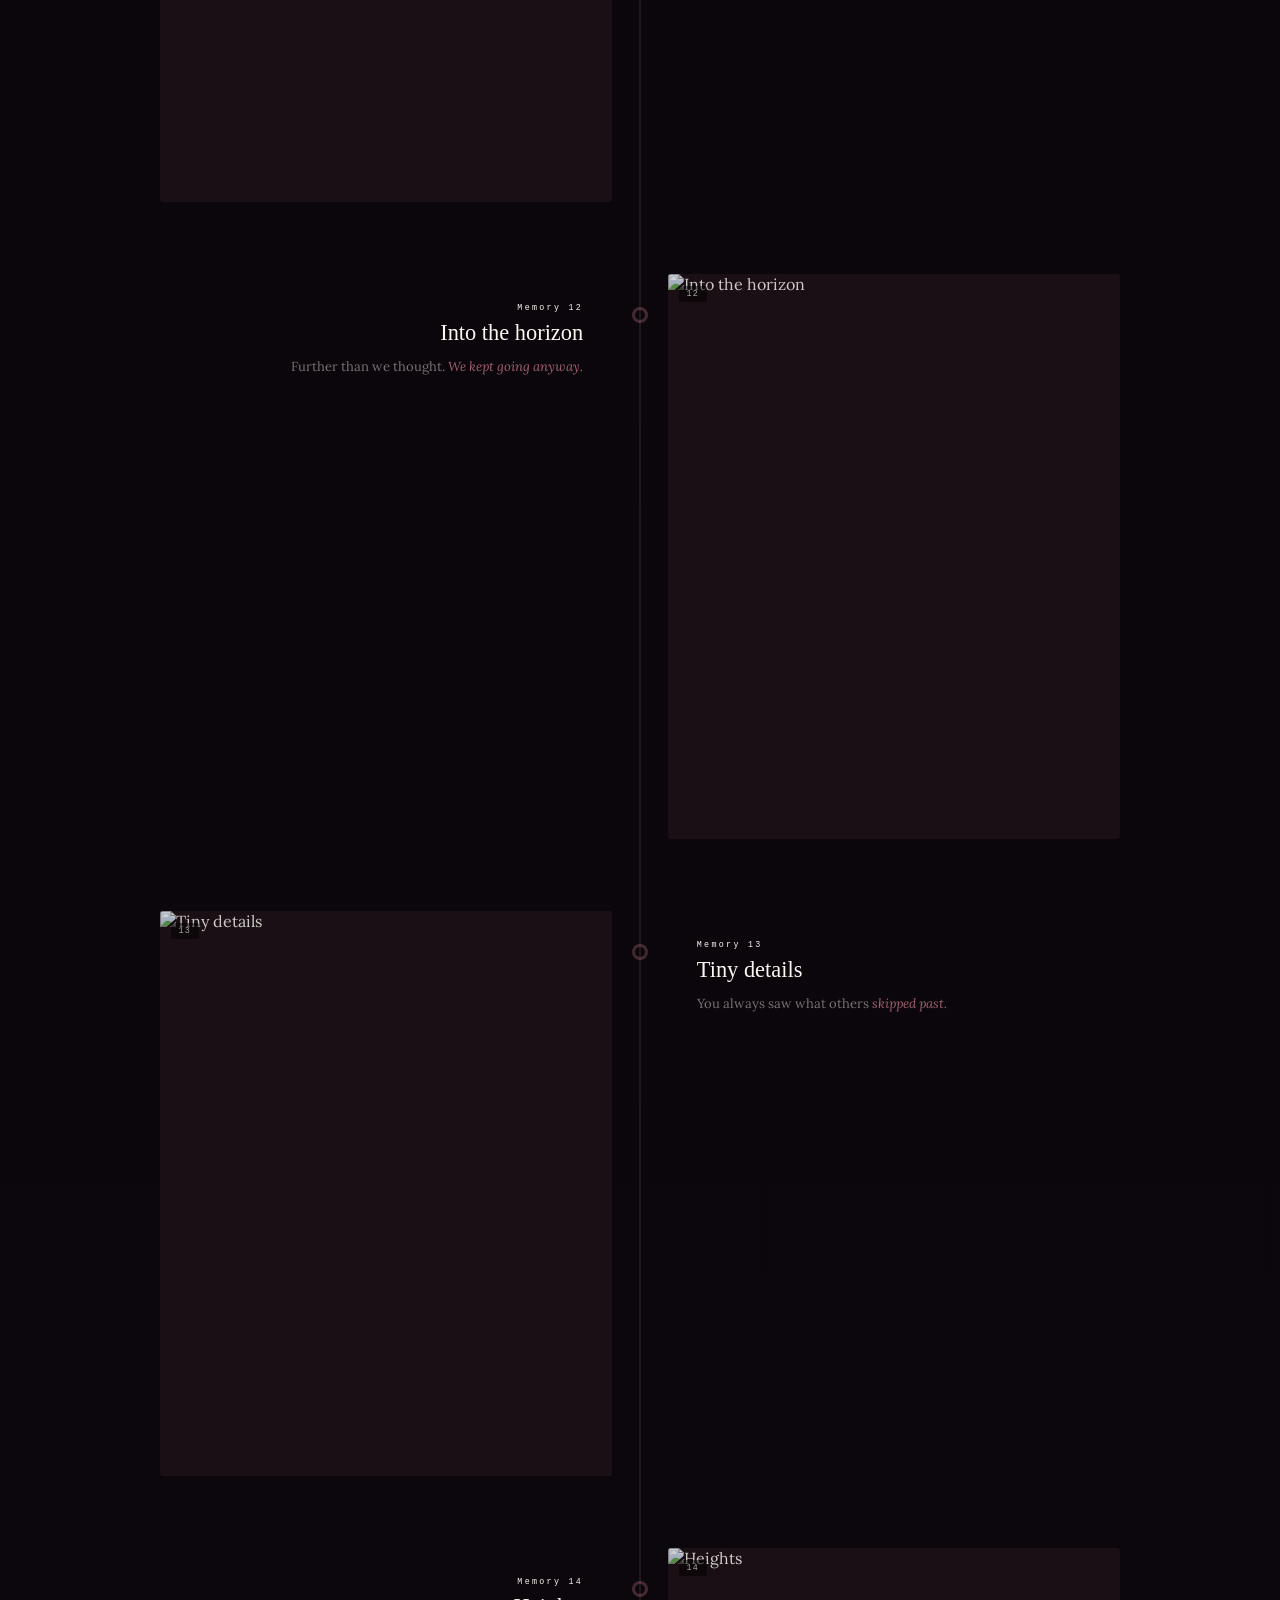
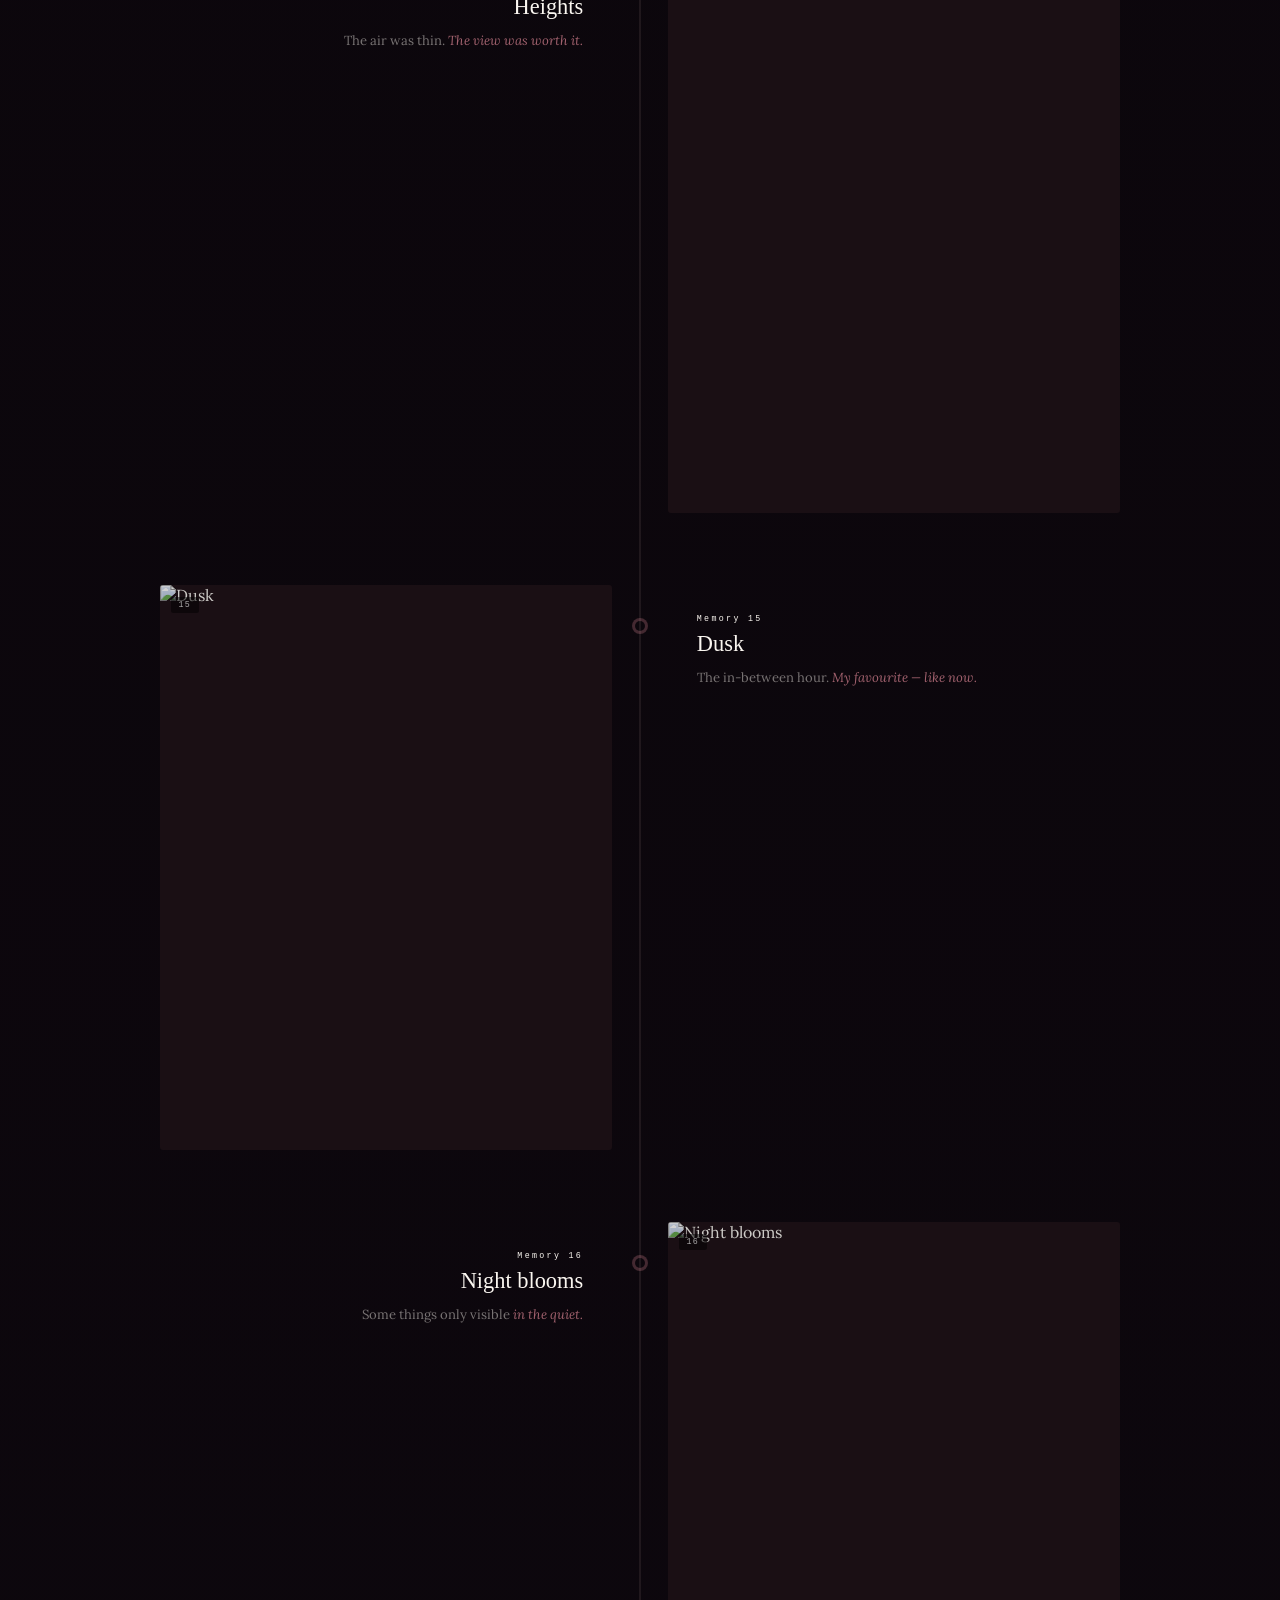
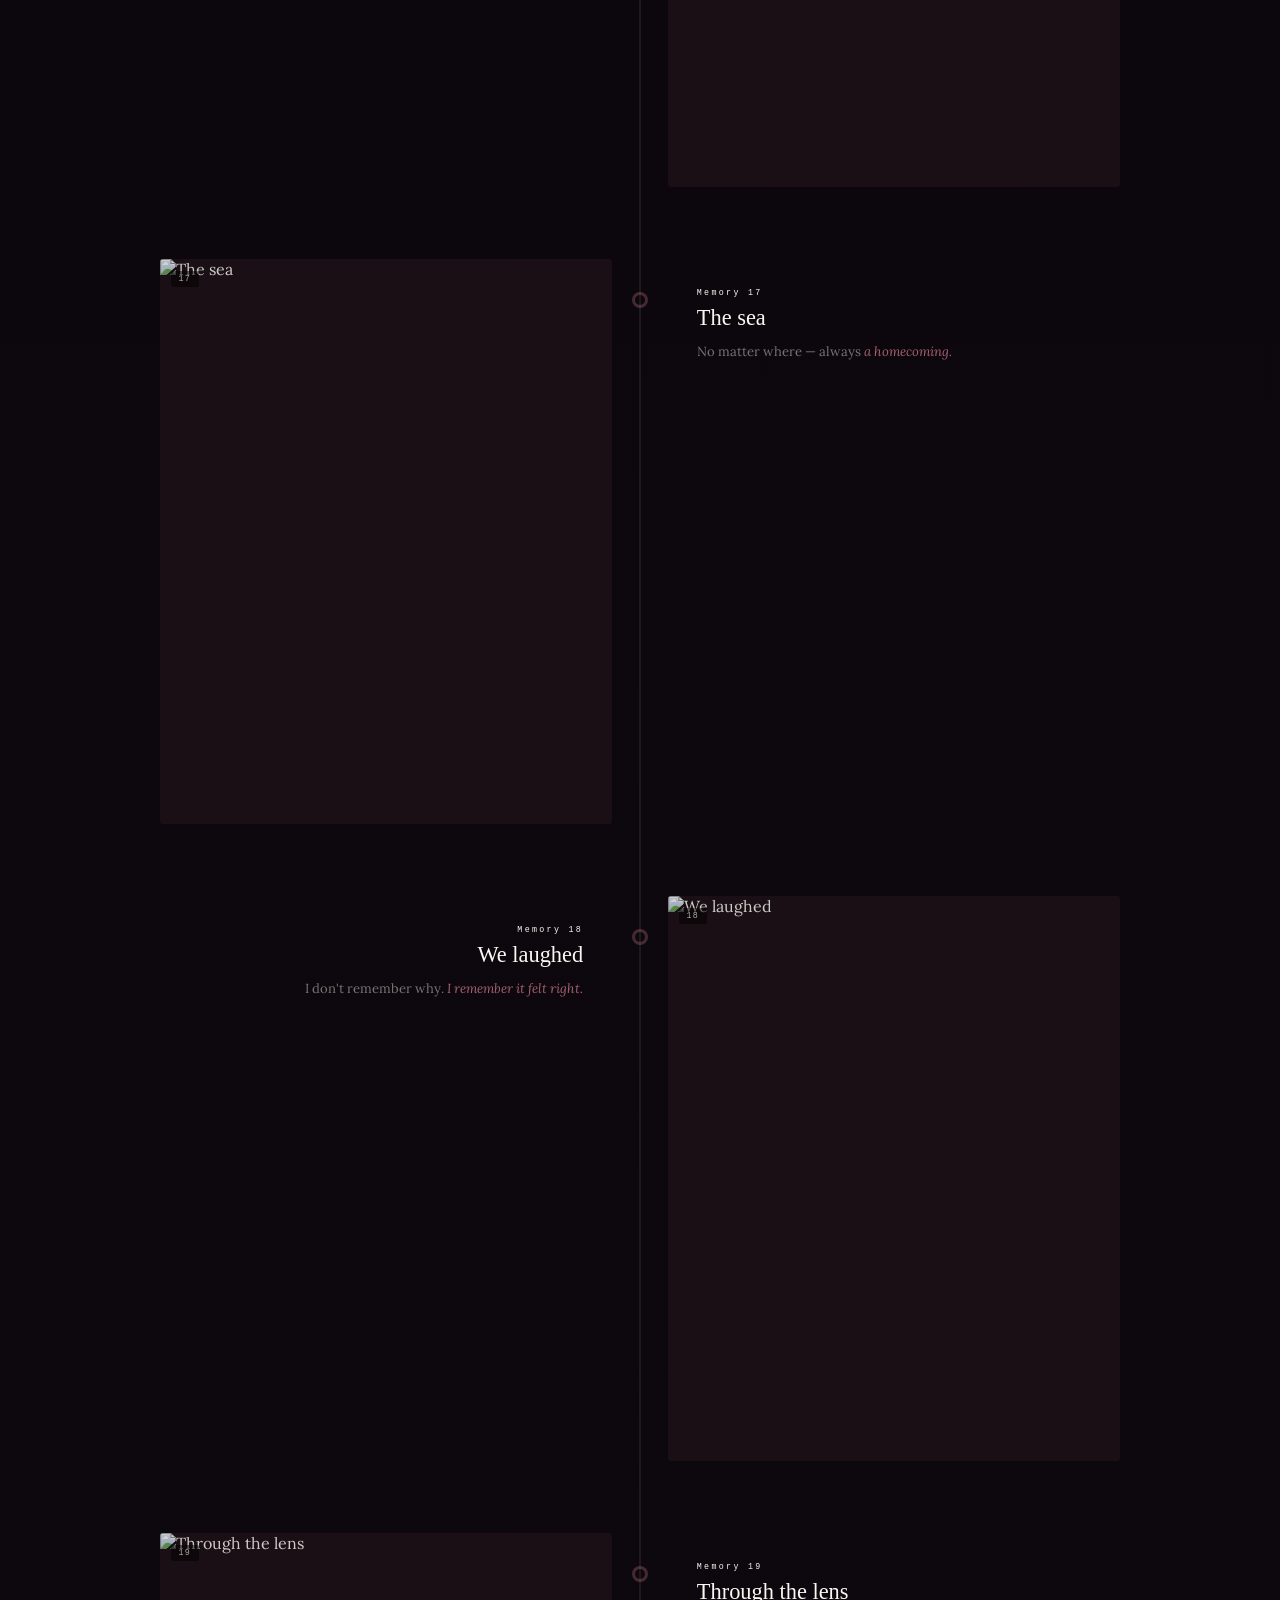
==== commit 1d0c73e4: "Update index1.html" ====
--- a/index1.html
+++ b/index1.html
@@ -328,8 +328,8 @@
 const photos=[
   {src:'images/WhatsApp Image 2026-05-10 at 3.32.02 PM (1).jpeg',t:'That one morning',c:'<em>Cuteeeee</em> — the kind of joy that it gave me was impeccable.'},
   {src:'images/WhatsApp Image 2026-05-10 at 3.32.02 PM.jpeg',t:'The Start......',c:'I remember thinking: <em>Should I take the risk.</em>'},
-  {src:'https://images.unsplash.com/photo-1465146344425-f00d5f5c8f07?w=700&q=80',t:'Wild fields',c:'You pointed at something in the distance. <em>I forgot to look.</em>'},
-  {src:'https://images.unsplash.com/photo-1499728603263-13726abce5fd?w=700&q=80',t:'Bloom',c:'You notice small beautiful things. <em>That\'s not a small thing.</em>'},
+  {src:'images/WhatsApp Image 2026-05-10 at 3.32.03 PM (3).jpeg',t:'19th june 🎂 ',c:'You geve me a small treat. <em>Thanksssssss.</em>'},
+  {src:'images/WhatsApp Image 2026-05-10 at 3.32.04 PM (1).jpeg',t:'Small Gesture',c:'Tumne accept to nhi kiya. <em>Aur next day pic bheja khate hue 😠.</em>'},
   {src:'https://images.unsplash.com/photo-1507003211169-0a1dd7228f2d?w=700&q=80',t:'That laugh',c:'Unguarded, completely real. <em>My favourite kind of moment.</em>'},
   {src:'https://images.unsplash.com/photo-1470770841072-f978cf4d019e?w=700&q=80',t:'By the water',c:'We didn\'t say much. <em>We didn\'t need to.</em>'},
   {src:'https://images.unsplash.com/photo-1501854140801-50d01698950b?w=700&q=80',t:'Open sky',c:'Everything felt possible. <em>I hope it still does.</em>'},
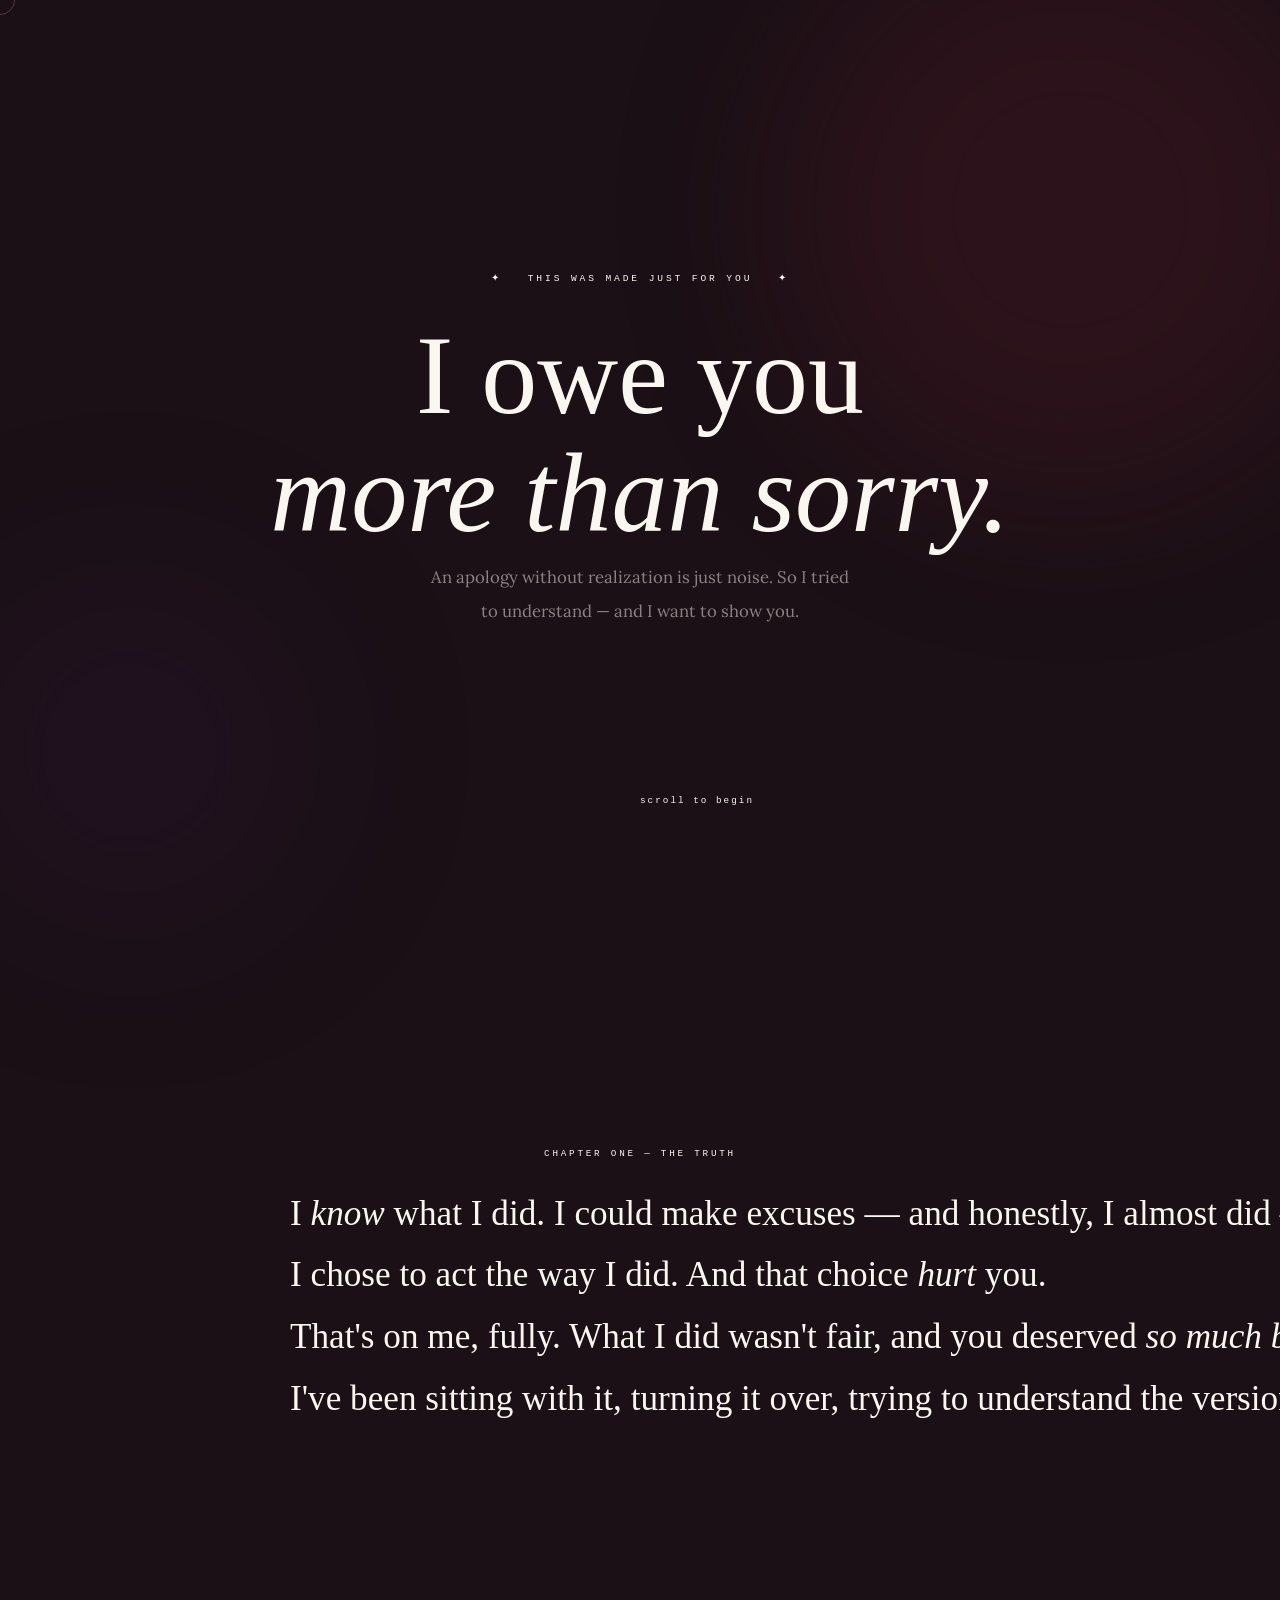
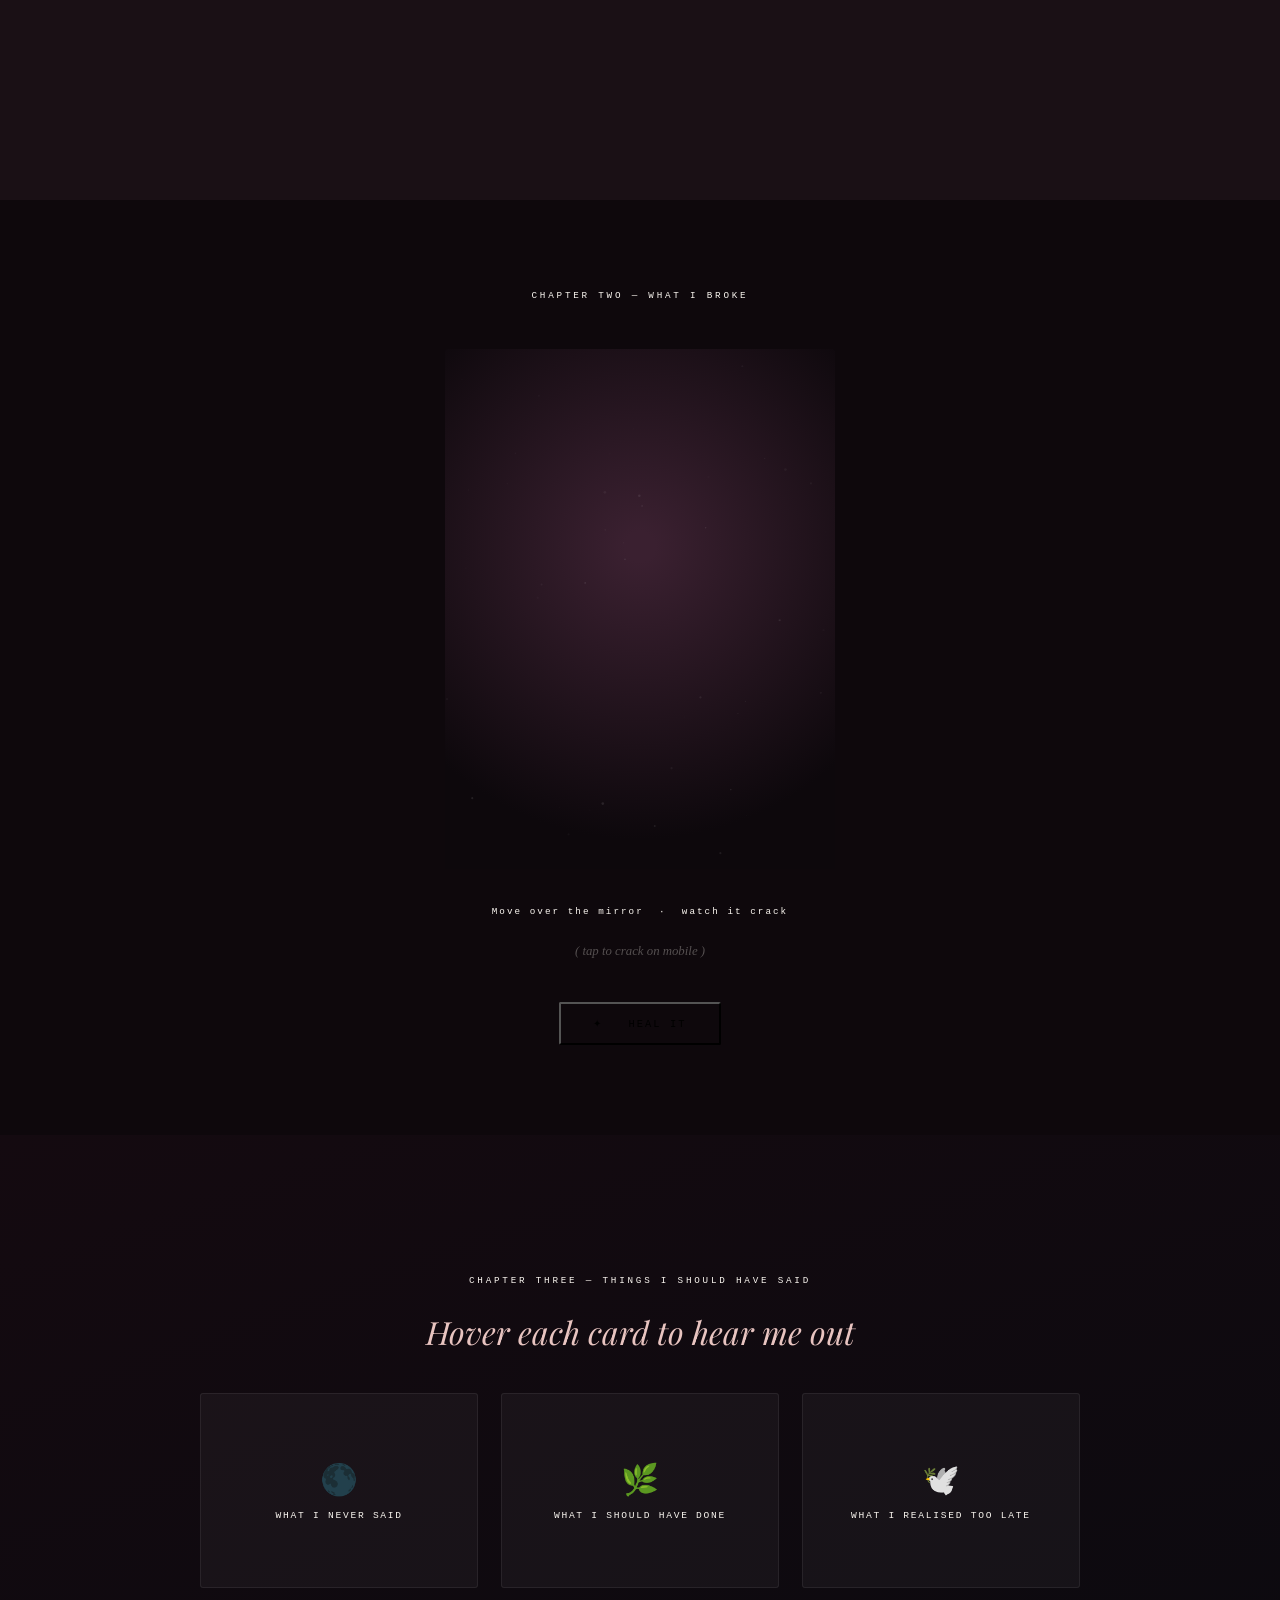
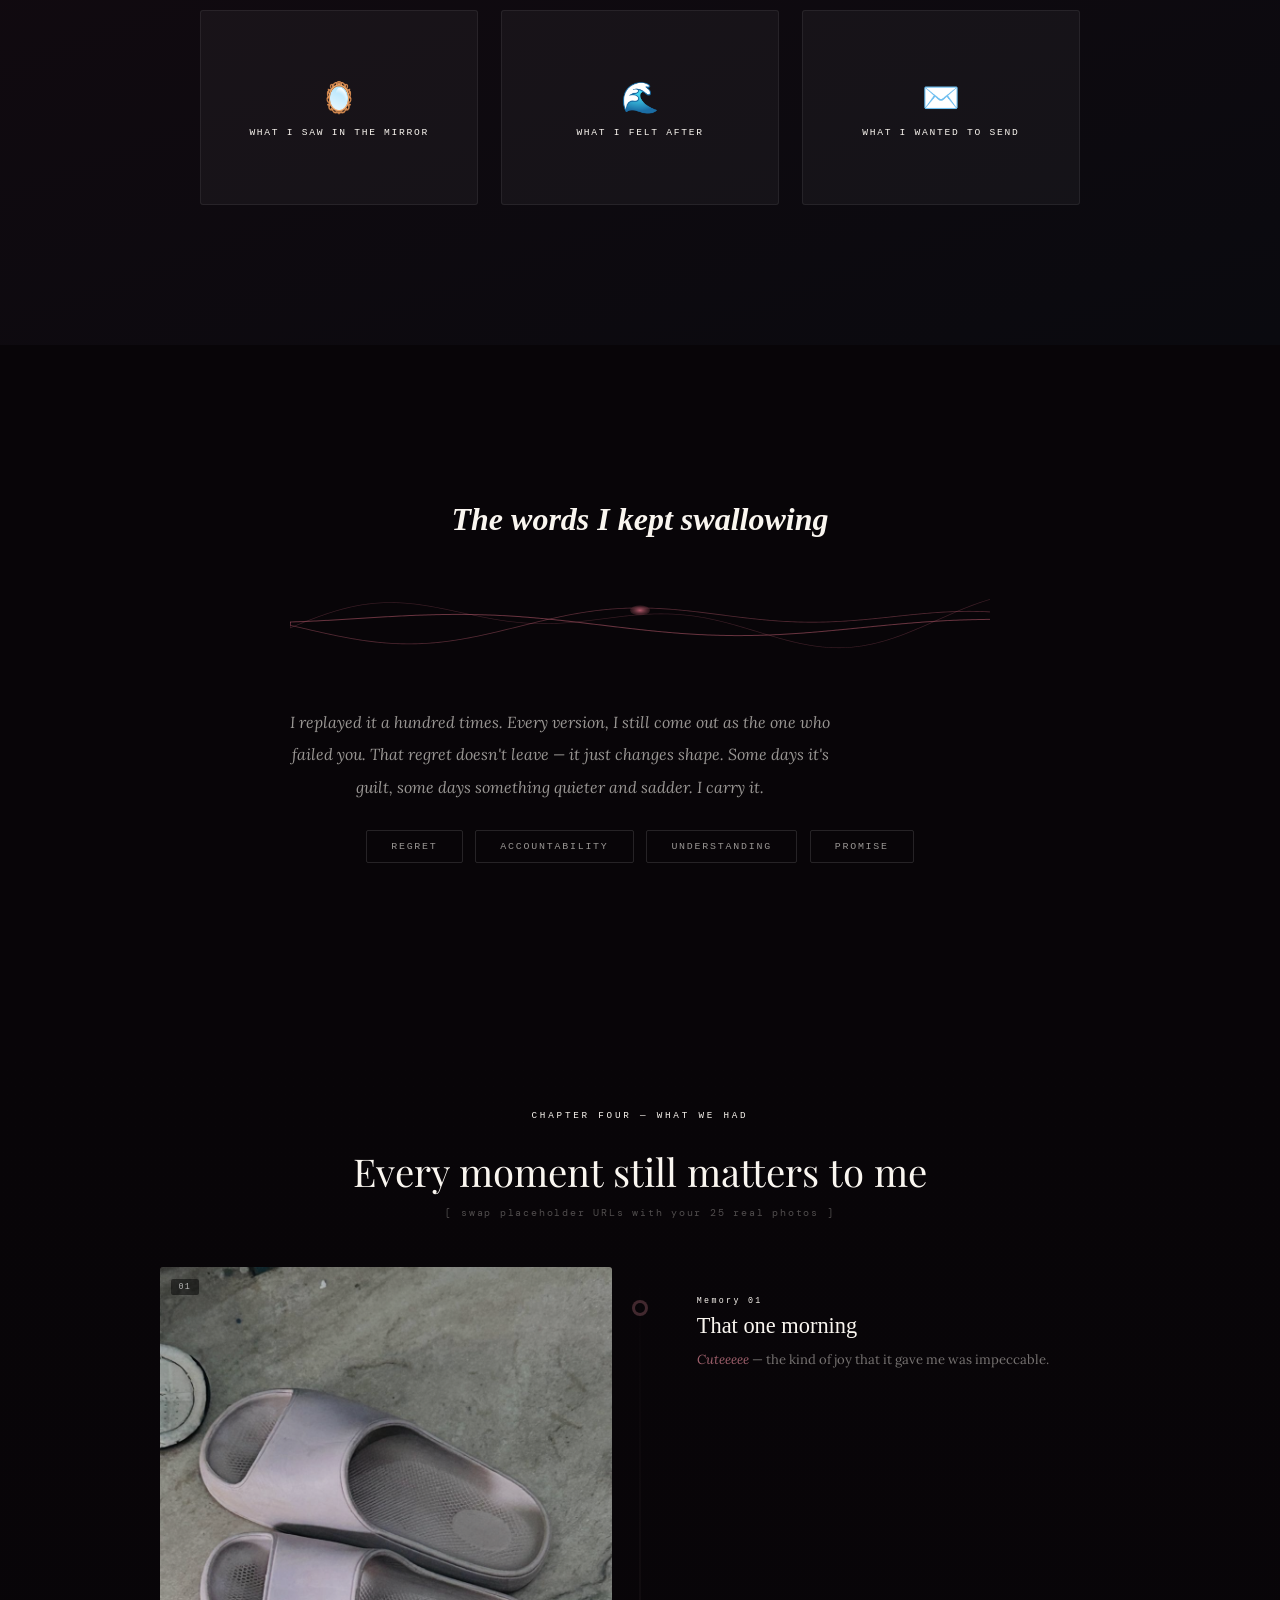
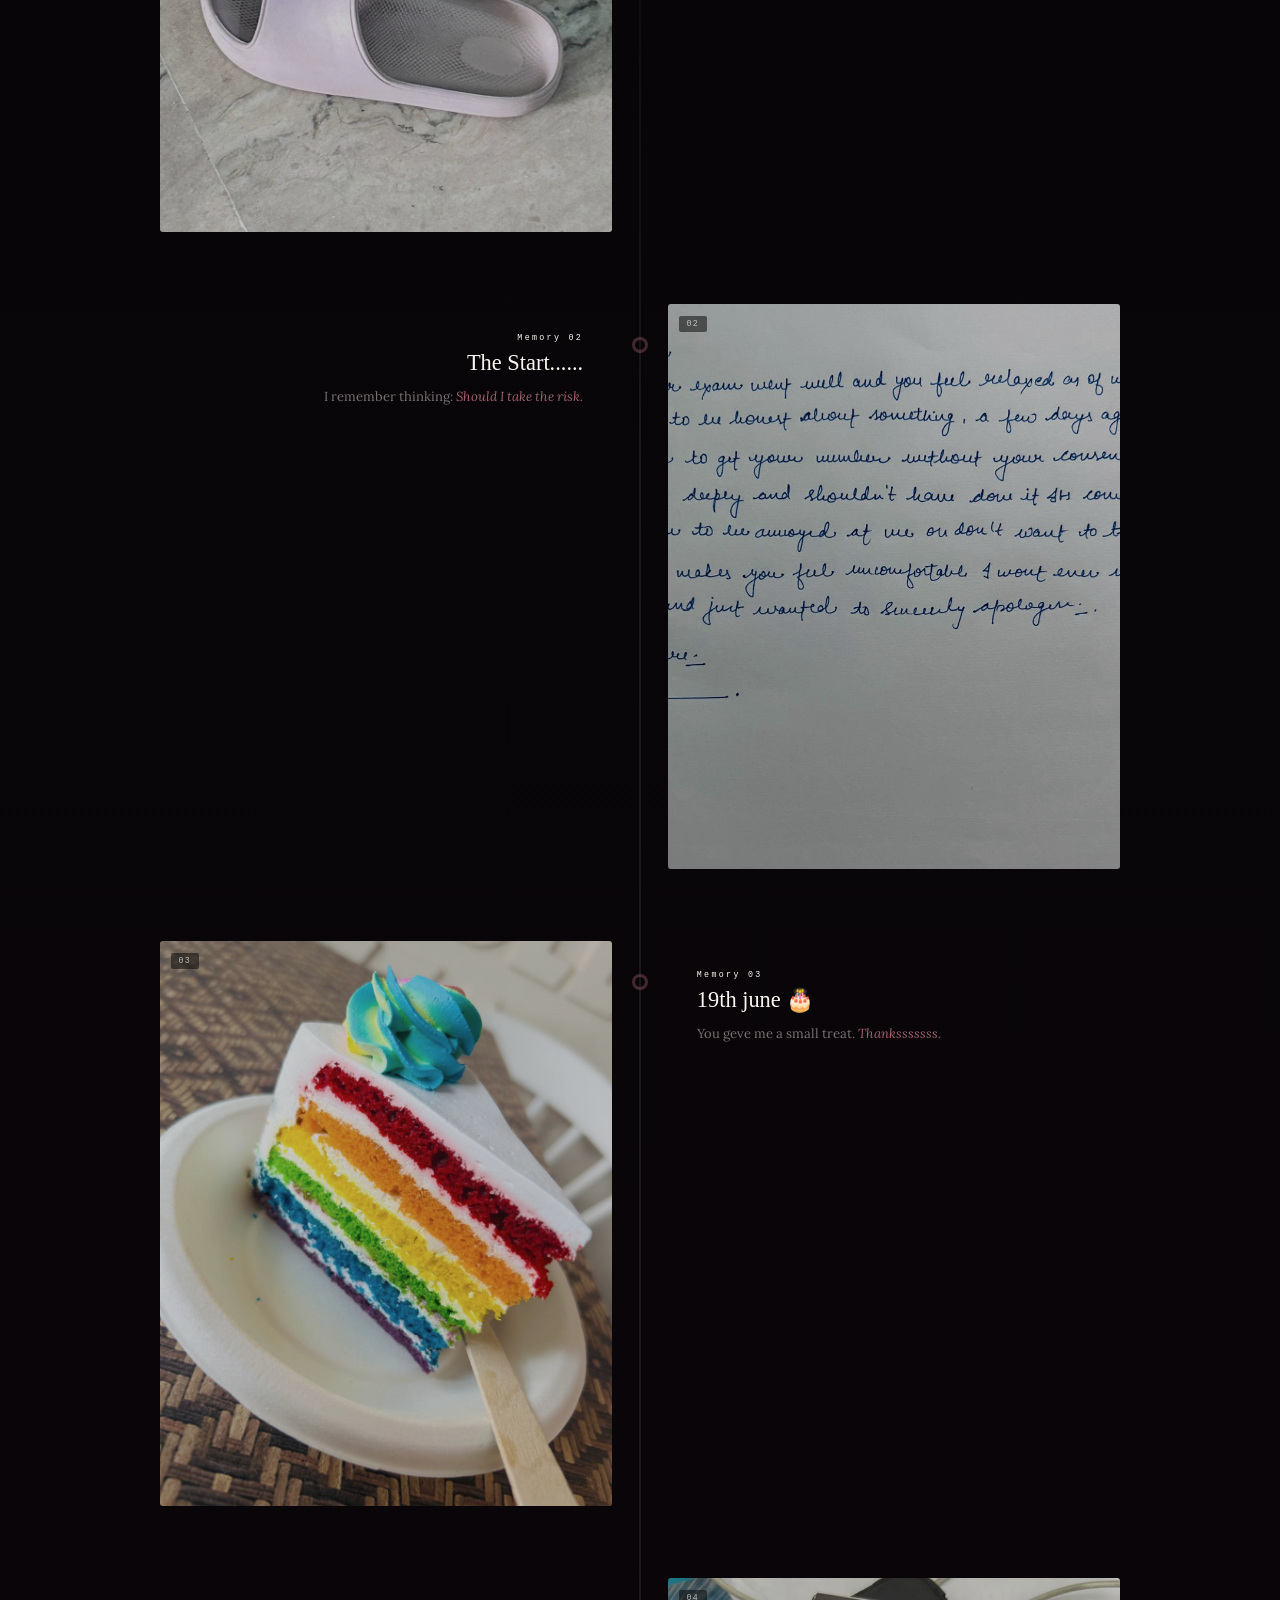
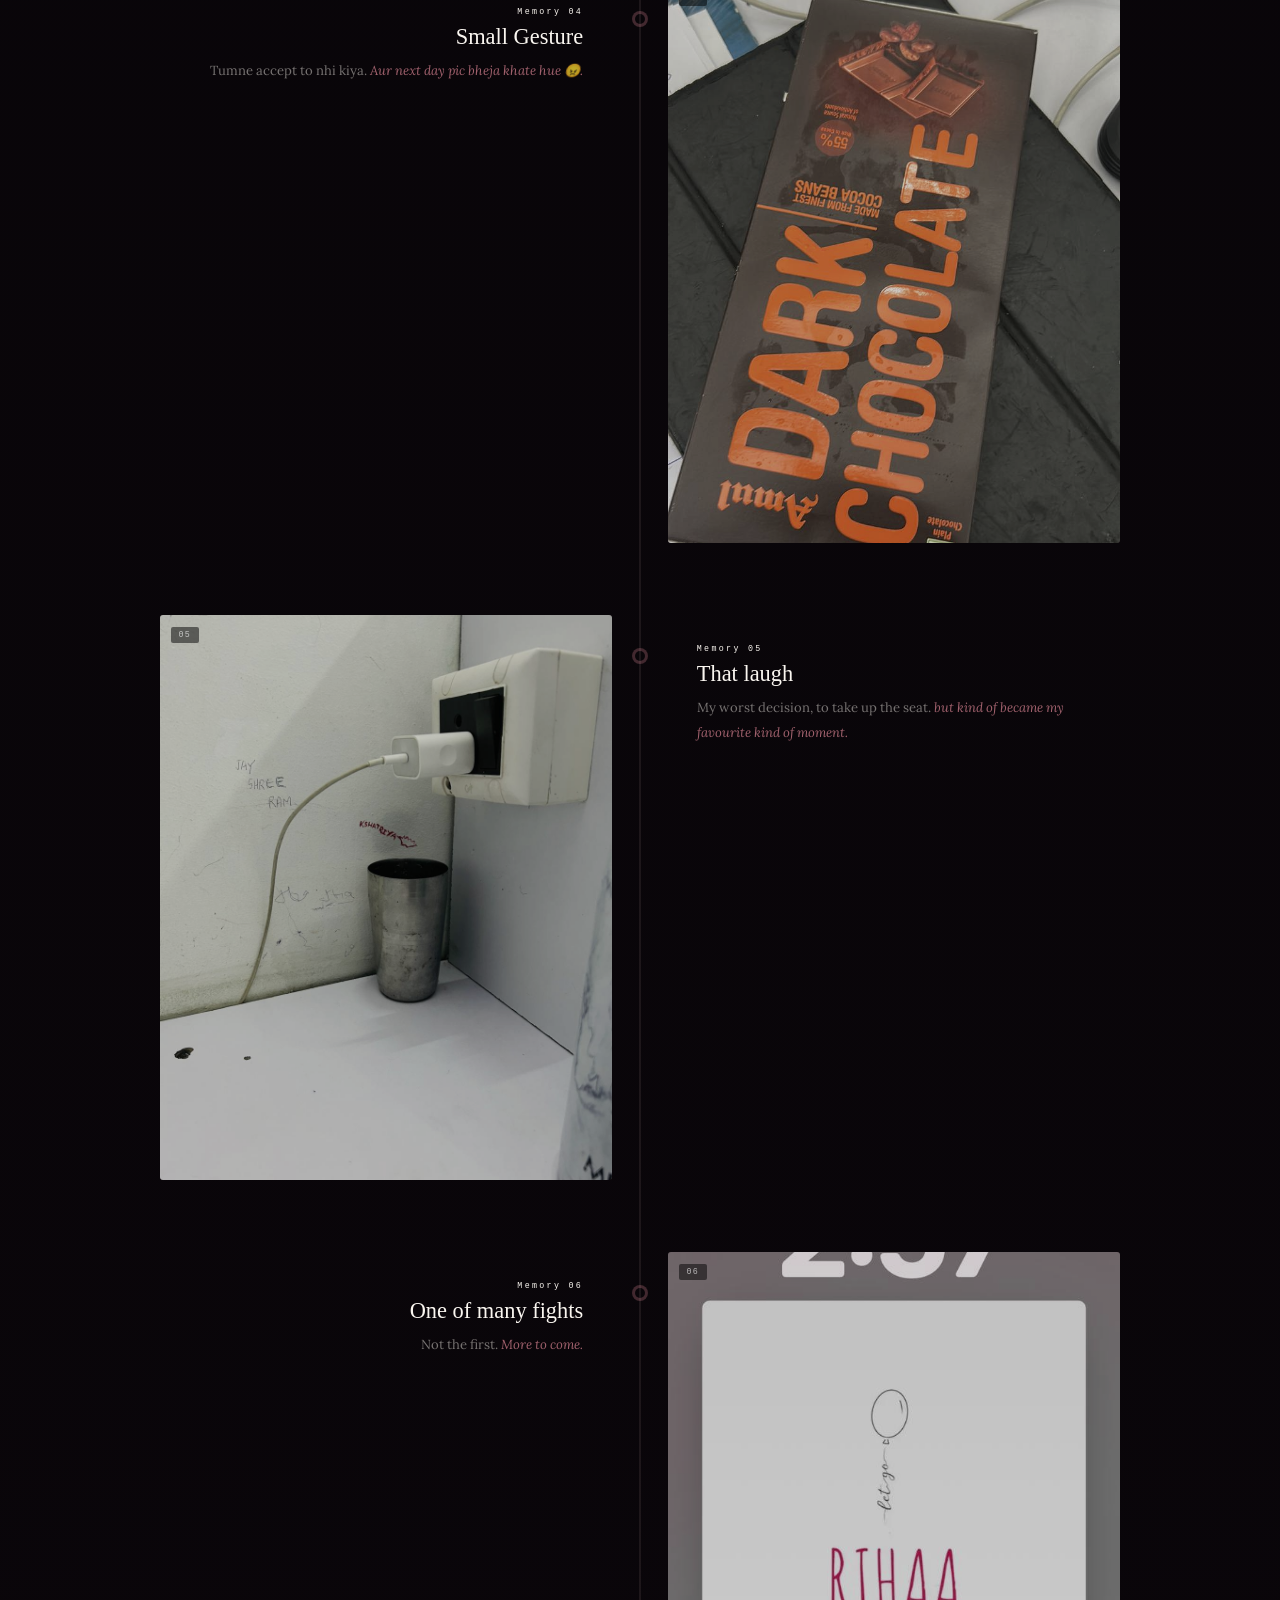
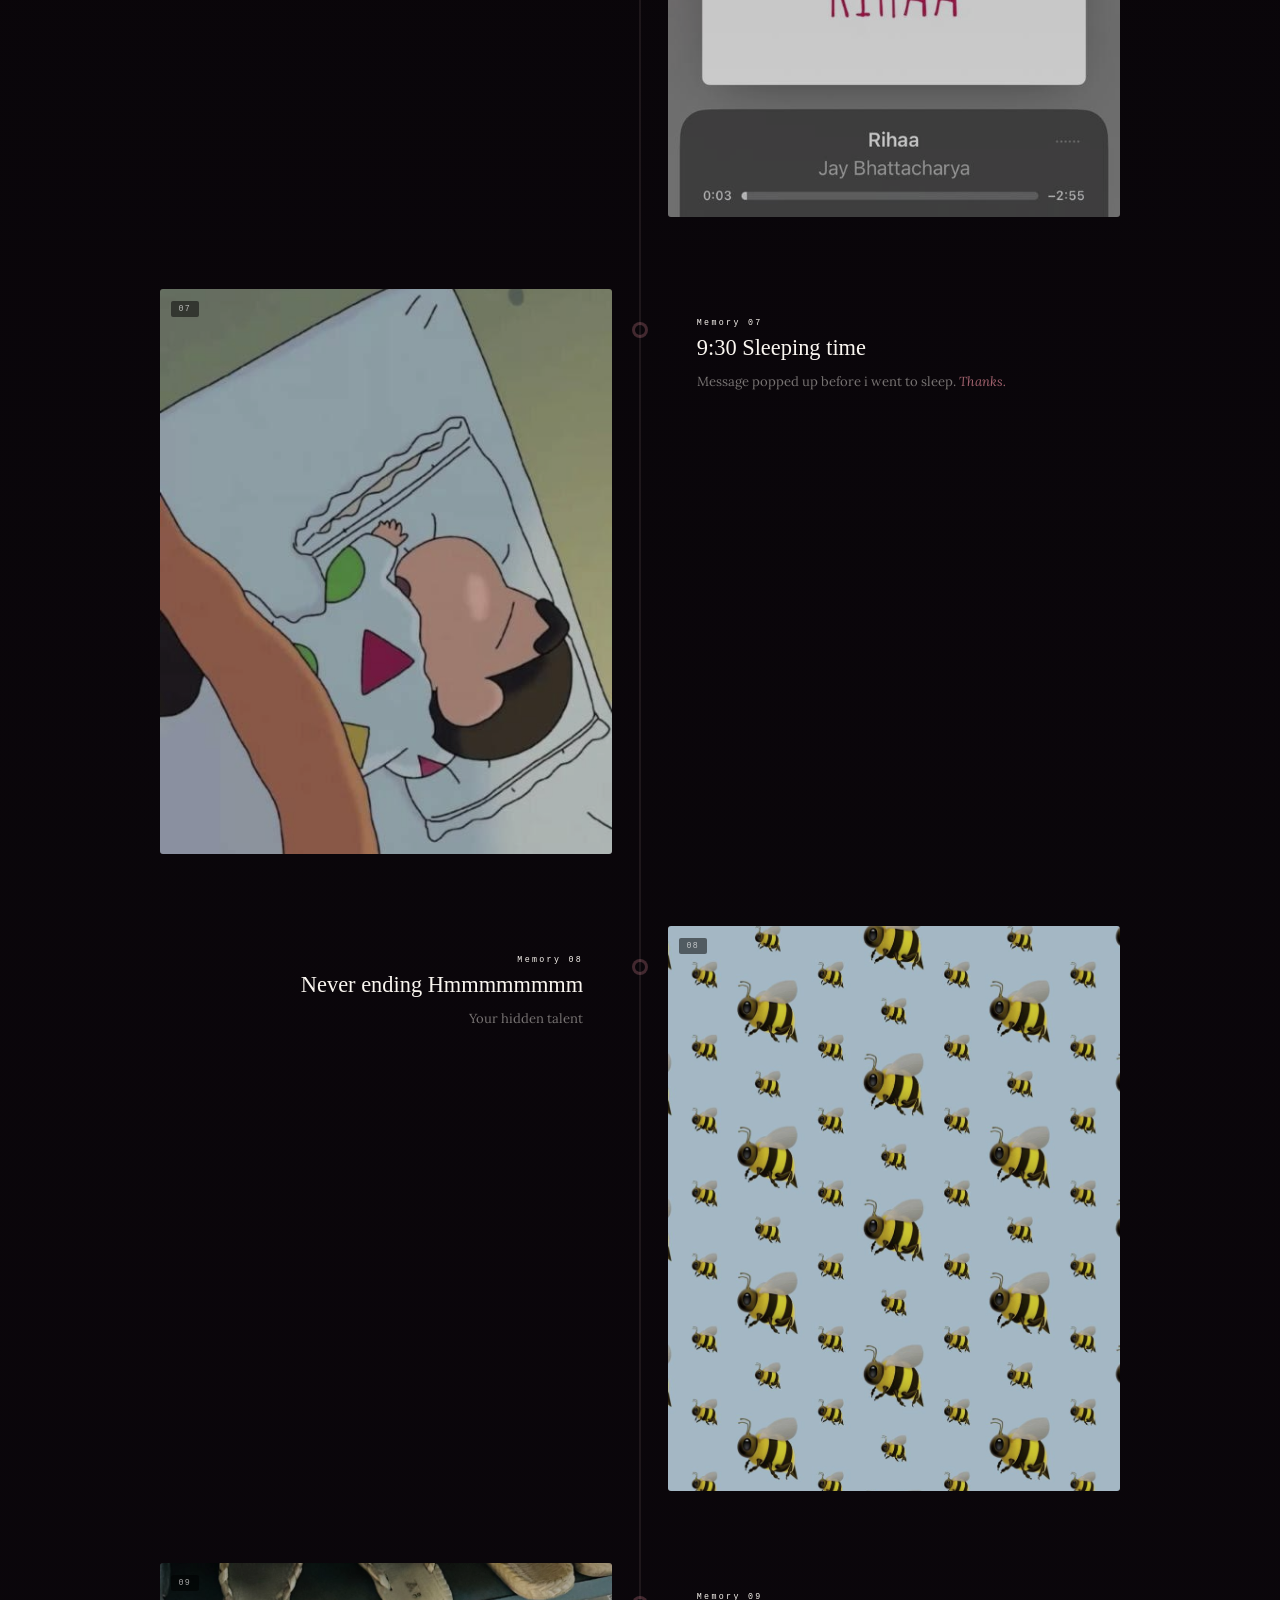
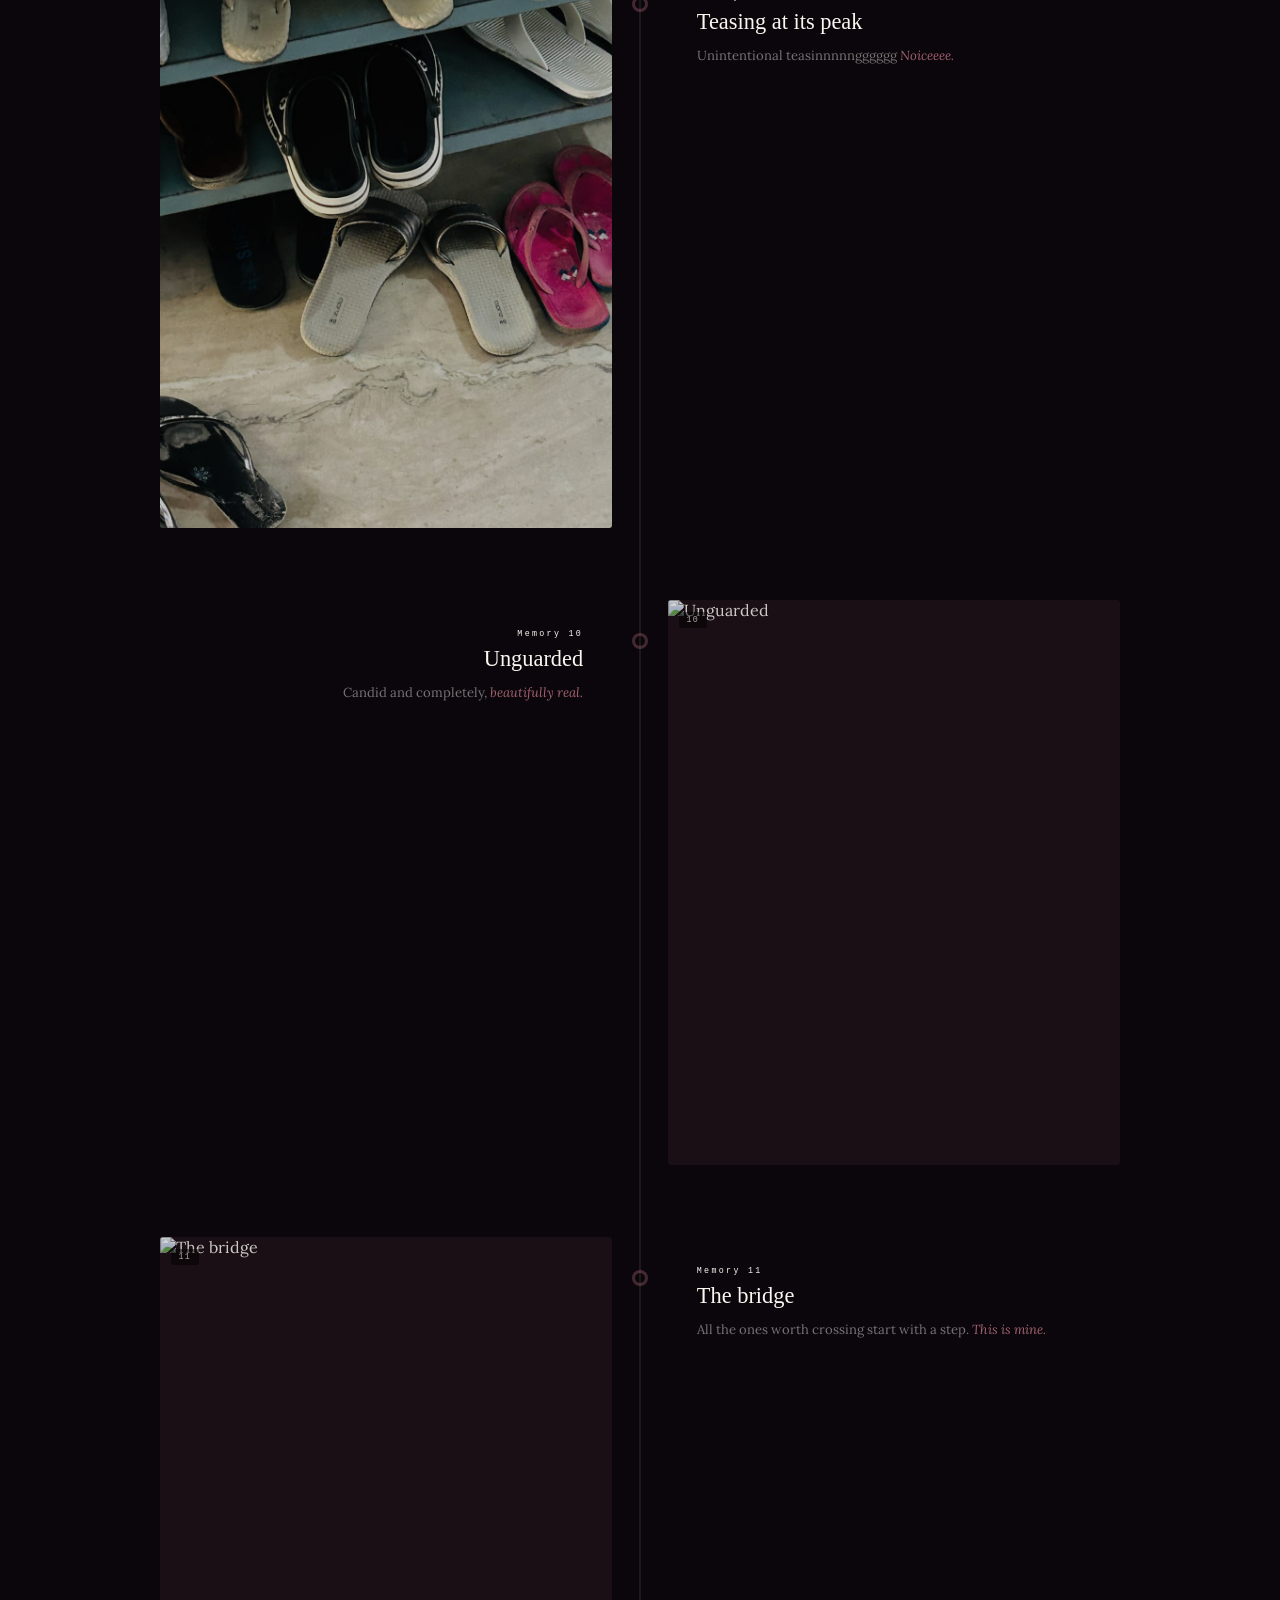
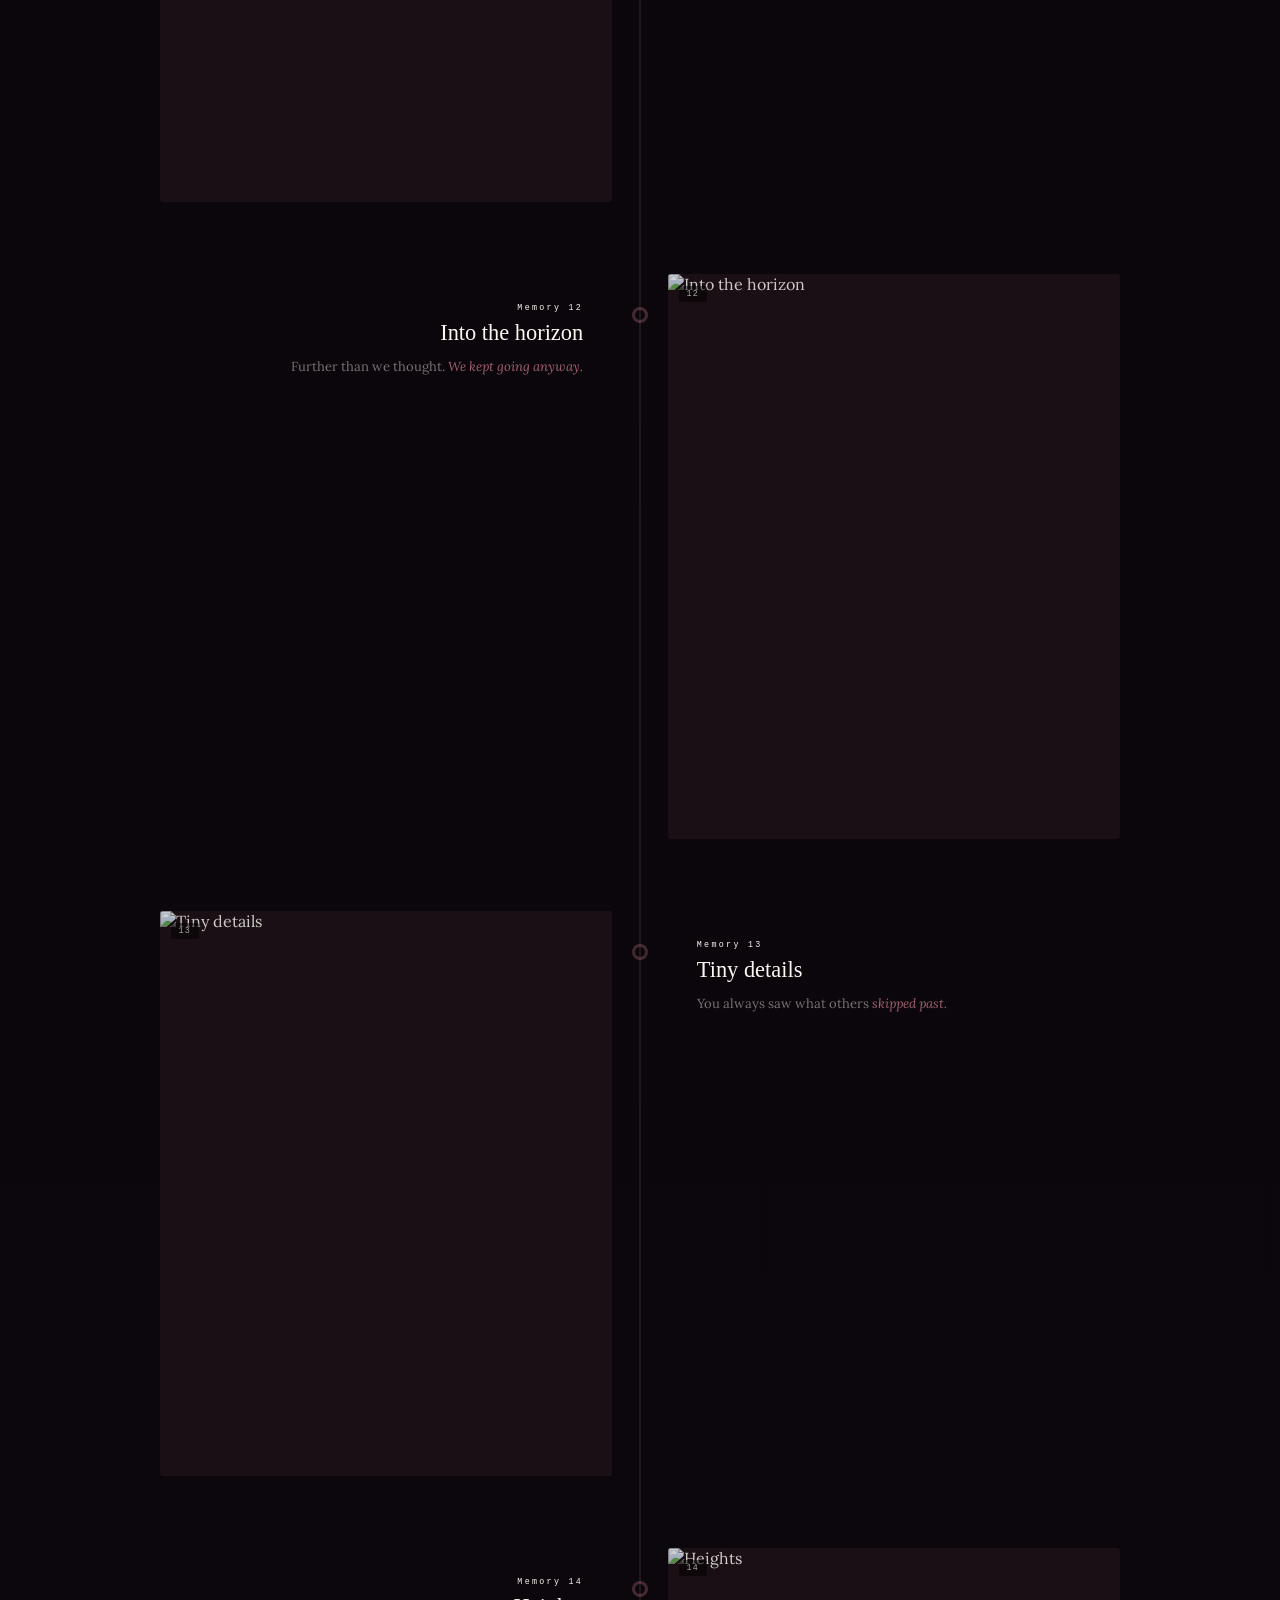
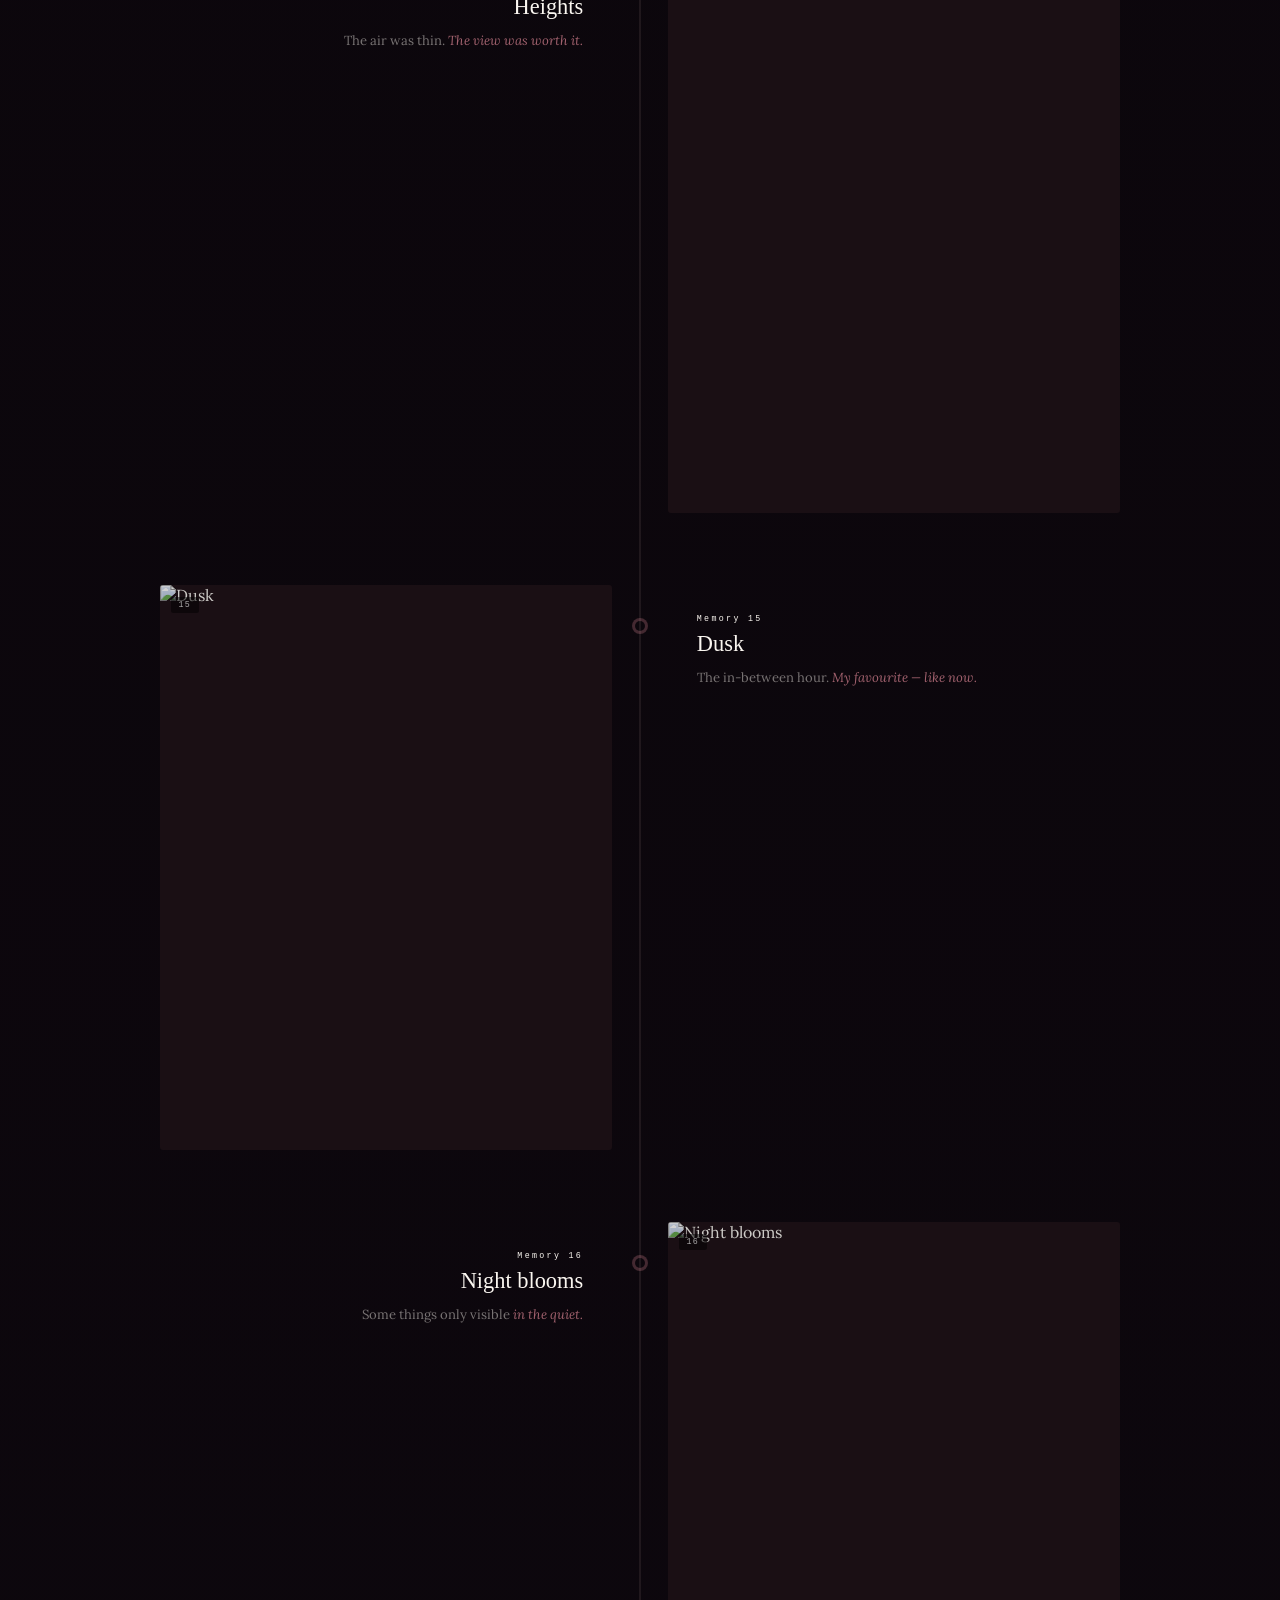
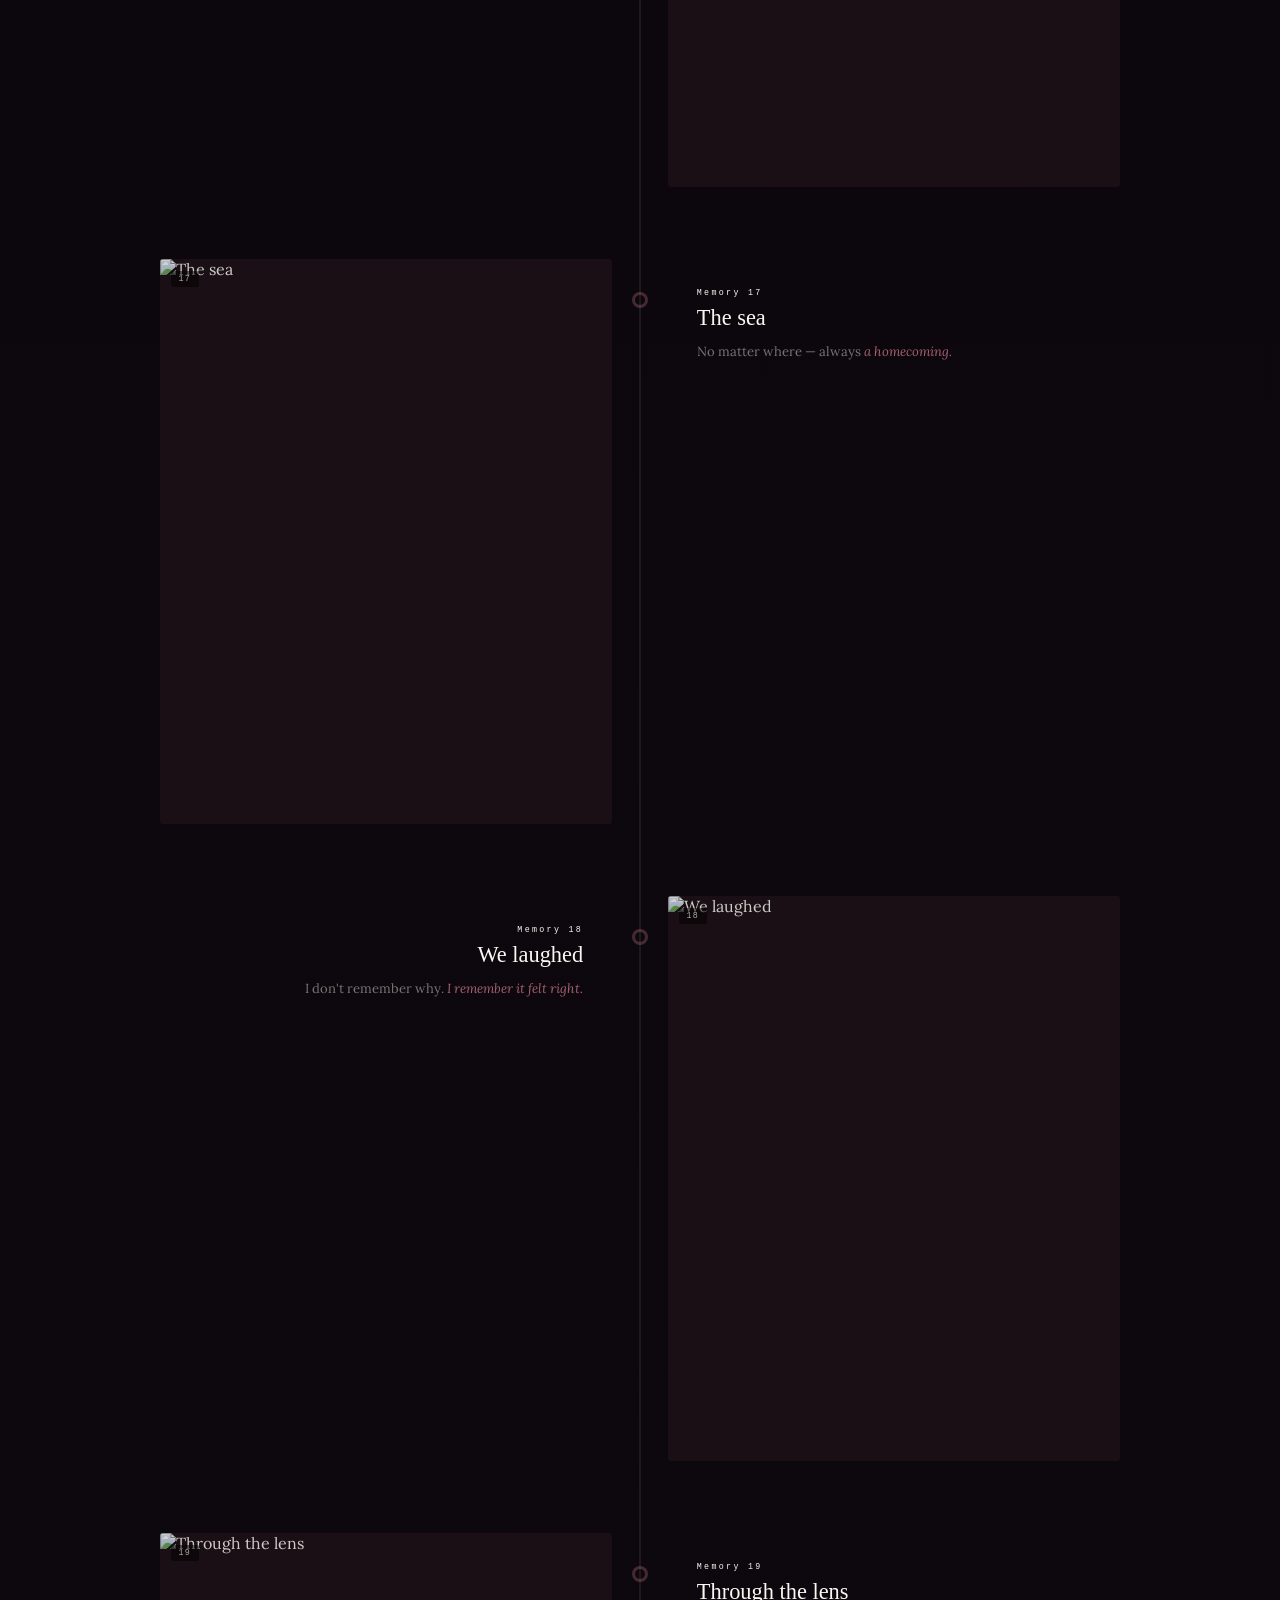
==== commit 18d4b63b: "Update index1.html" ====
--- a/index1.html
+++ b/index1.html
@@ -330,11 +330,11 @@
   {src:'images/WhatsApp Image 2026-05-10 at 3.32.02 PM.jpeg',t:'The Start......',c:'I remember thinking: <em>Should I take the risk.</em>'},
   {src:'images/WhatsApp Image 2026-05-10 at 3.32.03 PM (3).jpeg',t:'19th june 🎂 ',c:'You geve me a small treat. <em>Thanksssssss.</em>'},
   {src:'images/WhatsApp Image 2026-05-10 at 3.32.04 PM (1).jpeg',t:'Small Gesture',c:'Tumne accept to nhi kiya. <em>Aur next day pic bheja khate hue 😠.</em>'},
-  {src:'https://images.unsplash.com/photo-1507003211169-0a1dd7228f2d?w=700&q=80',t:'That laugh',c:'Unguarded, completely real. <em>My favourite kind of moment.</em>'},
-  {src:'https://images.unsplash.com/photo-1470770841072-f978cf4d019e?w=700&q=80',t:'By the water',c:'We didn\'t say much. <em>We didn\'t need to.</em>'},
-  {src:'https://images.unsplash.com/photo-1501854140801-50d01698950b?w=700&q=80',t:'Open sky',c:'Everything felt possible. <em>I hope it still does.</em>'},
-  {src:'https://images.unsplash.com/photo-1448375240586-882707db888b?w=700&q=80',t:'Between the trees',c:'Cool and green and wonderfully <em>lost.</em>'},
-  {src:'https://images.unsplash.com/photo-1512273222628-4daea6e55abb?w=700&q=80',t:'Blossoms',c:'Everything blooms at its own pace. <em>So will we.</em>'},
+  {src:'images/WhatsApp Image 2026-05-10 at 3.32.03 PM (2).jpeg',t:'That laugh',c:'My worst decision, to take up the seat. <em>but kind of became my favourite kind of moment.</em>'},
+  {src:'images/WhatsApp Image 2026-05-10 at 3.32.04 PM (2).jpeg',t:'One of many fights',c:'Not the first. <em>More to come.</em>'},
+  {src:'images/WhatsApp Image 2026-05-10 at 3.32.04 PM.jpeg',t:'9:30 Sleeping time',c:'Message popped up before i went to sleep. <em>Thanks.</em>'},
+  {src:'images/WhatsApp Image 2026-05-10 at 3.32.05 PM (1).jpeg',t:'Never ending Hmmmmmmmm',c:'Your hidden talent <em></em>'},
+  {src:'images/WhatsApp Image 2026-05-10 at 3.32.05 PM (2).jpeg',t:'Teasing at its peak',c:'Unintentional teasinnnnngggggg <em>Noiceeee.</em>'},
   {src:'https://images.unsplash.com/photo-1519741497674-611481863552?w=700&q=80',t:'Unguarded',c:'Candid and completely, <em>beautifully real.</em>'},
   {src:'https://images.unsplash.com/photo-1505765050516-f72dcac9c60e?w=700&q=80',t:'The bridge',c:'All the ones worth crossing start with a step. <em>This is mine.</em>'},
   {src:'https://images.unsplash.com/photo-1469474968028-56623f02e42e?w=700&q=80',t:'Into the horizon',c:'Further than we thought. <em>We kept going anyway.</em>'},
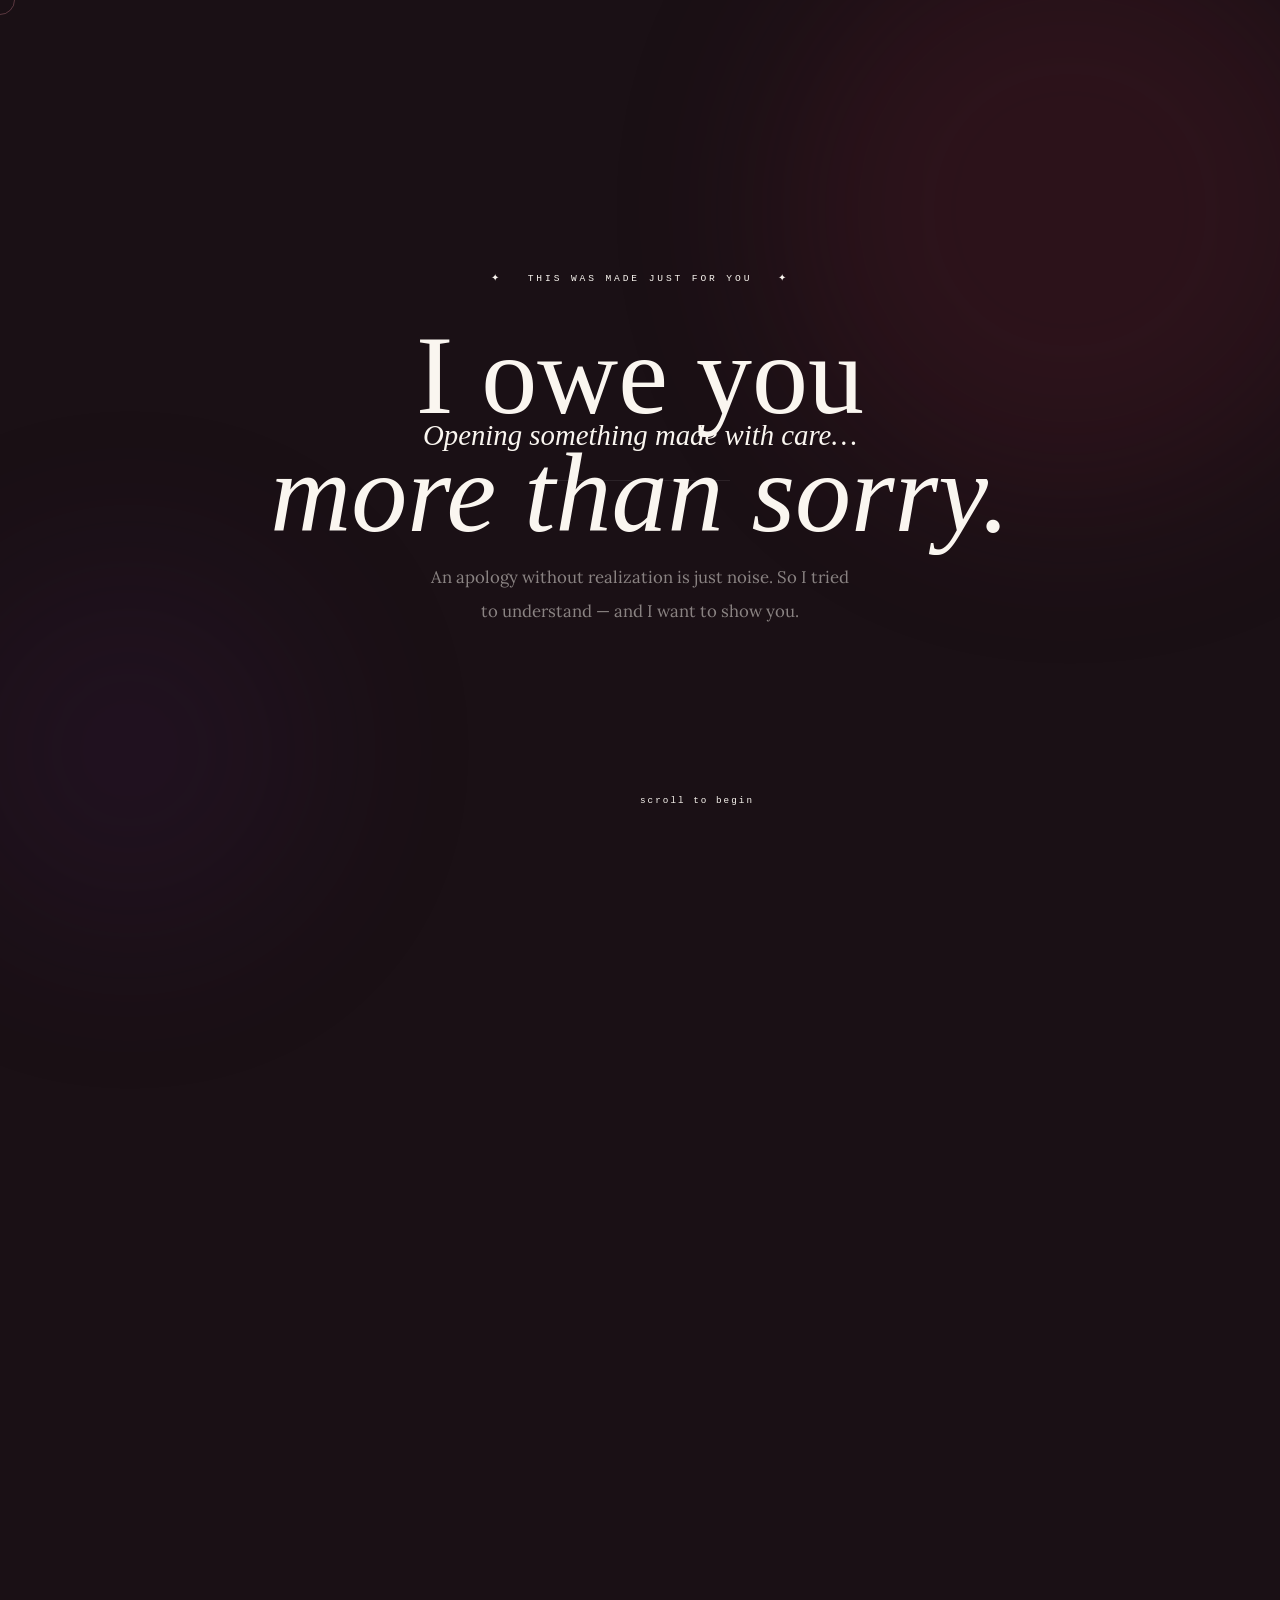
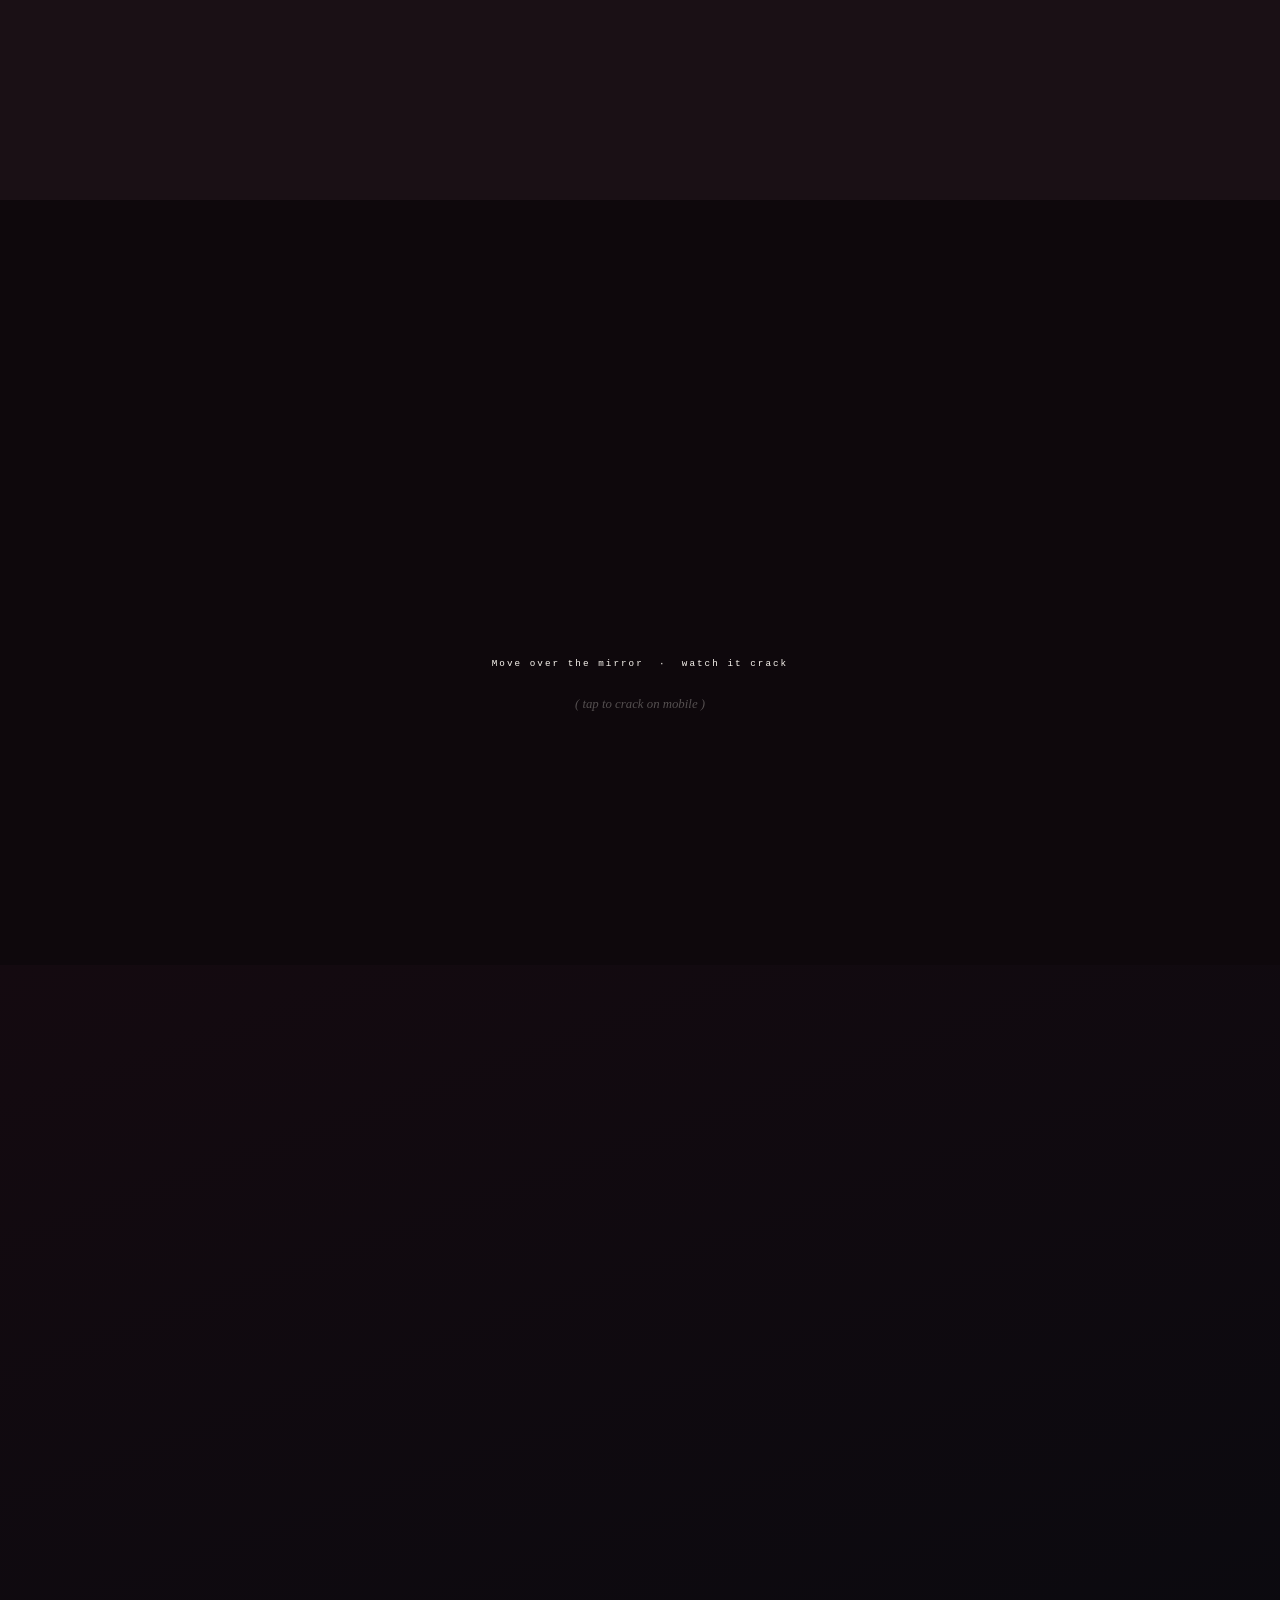
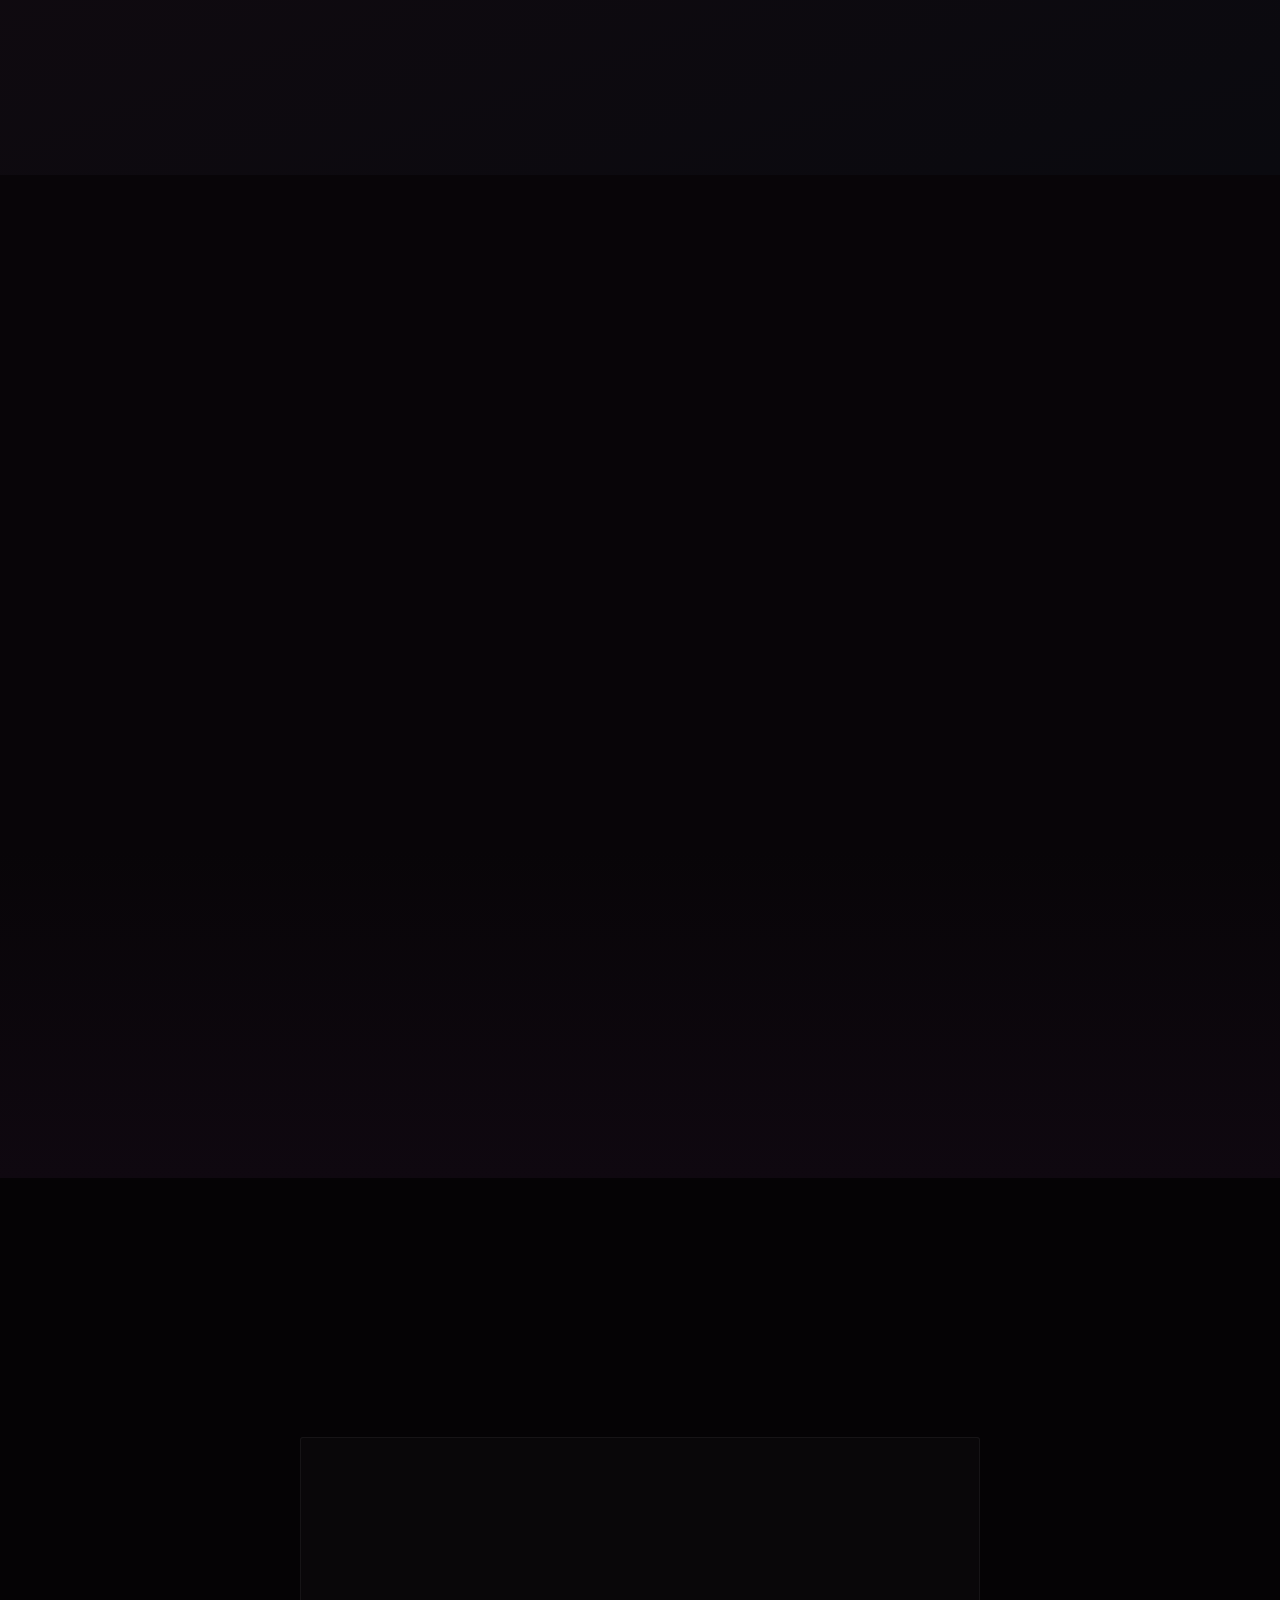
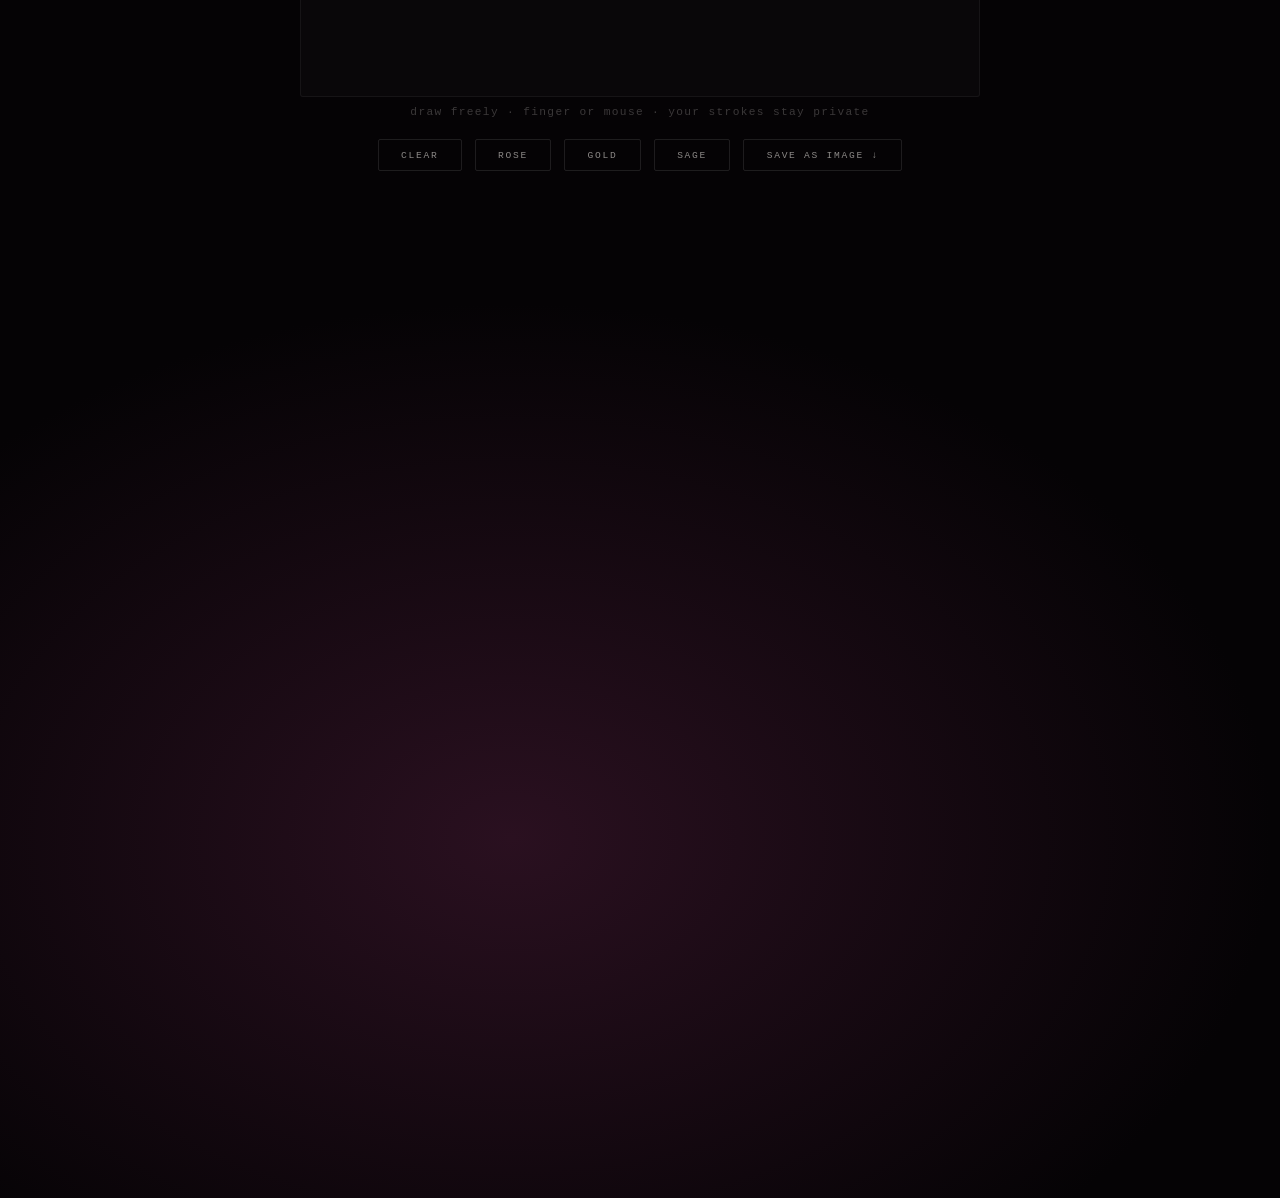
==== commit 63ac1655: "Update index1.html" ====
--- a/index1.html
+++ b/index1.html
@@ -335,22 +335,14 @@
   {src:'images/WhatsApp Image 2026-05-10 at 3.32.04 PM.jpeg',t:'9:30 Sleeping time',c:'Message popped up before i went to sleep. <em>Thanks.</em>'},
   {src:'images/WhatsApp Image 2026-05-10 at 3.32.05 PM (1).jpeg',t:'Never ending Hmmmmmmmm',c:'Your hidden talent <em></em>'},
   {src:'images/WhatsApp Image 2026-05-10 at 3.32.05 PM (2).jpeg',t:'Teasing at its peak',c:'Unintentional teasinnnnngggggg <em>Noiceeee.</em>'},
-  {src:'https://images.unsplash.com/photo-1519741497674-611481863552?w=700&q=80',t:'Unguarded',c:'Candid and completely, <em>beautifully real.</em>'},
-  {src:'https://images.unsplash.com/photo-1505765050516-f72dcac9c60e?w=700&q=80',t:'The bridge',c:'All the ones worth crossing start with a step. <em>This is mine.</em>'},
-  {src:'https://images.unsplash.com/photo-1469474968028-56623f02e42e?w=700&q=80',t:'Into the horizon',c:'Further than we thought. <em>We kept going anyway.</em>'},
-  {src:'https://images.unsplash.com/photo-1444927714506-8492d94b4e3d?w=700&q=80',t:'Tiny details',c:'You always saw what others <em>skipped past.</em>'},
-  {src:'https://images.unsplash.com/photo-1506905925346-21bda4d32df4?w=700&q=80',t:'Heights',c:'The air was thin. <em>The view was worth it.</em>'},
-  {src:'https://images.unsplash.com/photo-1476820865390-c52aeebb9891?w=700&q=80',t:'Dusk',c:'The in-between hour. <em>My favourite — like now.</em>'},
-  {src:'https://images.unsplash.com/photo-1494500764479-0c8f2919a3d8?w=700&q=80',t:'Night blooms',c:'Some things only visible <em>in the quiet.</em>'},
-  {src:'https://images.unsplash.com/photo-1507525428034-b723cf961d3e?w=700&q=80',t:'The sea',c:'No matter where — always <em>a homecoming.</em>'},
-  {src:'https://images.unsplash.com/photo-1529927120475-7abde4de8e73?w=700&q=80',t:'We laughed',c:'I don\'t remember why. <em>I remember it felt right.</em>'},
-  {src:'https://images.unsplash.com/photo-1453728013993-6d66e9c9123a?w=700&q=80',t:'Through the lens',c:'Zoomed in on the small things. <em>The only ones that last.</em>'},
-  {src:'https://images.unsplash.com/photo-1495727034151-8fdc73e332a8?w=700&q=80',t:'Still days',c:'Nothing happened. <em>It was perfect.</em>'},
-  {src:'https://images.unsplash.com/photo-1518495973542-4542c06a5843?w=700&q=80',t:'Chasing light',c:'It kept moving. <em>So did we.</em>'},
-  {src:'https://images.unsplash.com/photo-1528360983277-13d401cdc186?w=700&q=80',t:'Warm evenings',c:'The kind that stretch on. <em>I wish this could too.</em>'},
-  {src:'https://images.unsplash.com/photo-1504701954957-2010ec3bcec1?w=700&q=80',t:'Morning light',c:'Soft and slow. <em>The best kind of start.</em>'},
-  {src:'https://images.unsplash.com/photo-1500534314209-a25ddb2bd429?w=700&q=80',t:'Deep shade',c:'We found cool spots while others burned. <em>That\'s us.</em>'},
-  {src:'https://images.unsplash.com/photo-1485833077593-4278bba3f11f?w=700&q=80',t:'Wild and free',c:'Something about that day <em>just felt different.</em>'},
+  {src:'images/WhatsApp Image 2026-05-10 at 3.32.07 PM (1).jpeg',t:'Taught me to believe in him',c:'Har saal kha saku iska koi scene ban sakta hai???, <em>It was yummyyyy.</em>'},
+  {src:'images/WhatsApp Image 2026-05-10 at 3.32.06 PM (2).jpeg',t:'Chuzeeeeee',c:'Chuza chota don kab banjaega pata hi nahi chala. <em>🔫</em>'},
+  {src:'images/WhatsApp Image 2026-05-10 at 3.32.07 PM.jpeg',t:'The wait',c:'Patiently waiting for that pic on raksha bandhan <em></em>'},
+  {src:'images/WhatsApp Image 2026-05-10 at 3.32.08 PM.jpeg',t:'Fearless eyes',c:'The eyebrows choreography was amazing <em>Want to see them in real.</em>'},
+  {src:'images/WhatsApp Image 2026-05-10 at 3.32.08 PM (1).jpeg',t:'Copy Cat',c:'Me copying up your dp which said a lot...... <em></em>'},
+  {src:'images/WhatsApp Image 2026-05-10 at 3.32.09 PM (2).jpeg',t:'Not just a sketch',c:'............<em></em>'},
+  {src:'images/WhatsApp Image 2026-05-10 at 3.32.09 PM.jpeg',t:'Waitttttt',c:'Please don\'t leave' <em> </em>'},
+  {src:'images/WhatsApp Image 2026-05-10 at 3.32.12 PM.jpeg',t:'11:11',c:'Somedayyyy <em>you would understand</em>'},
 ];
 
 /* ══ BOOT ══ */
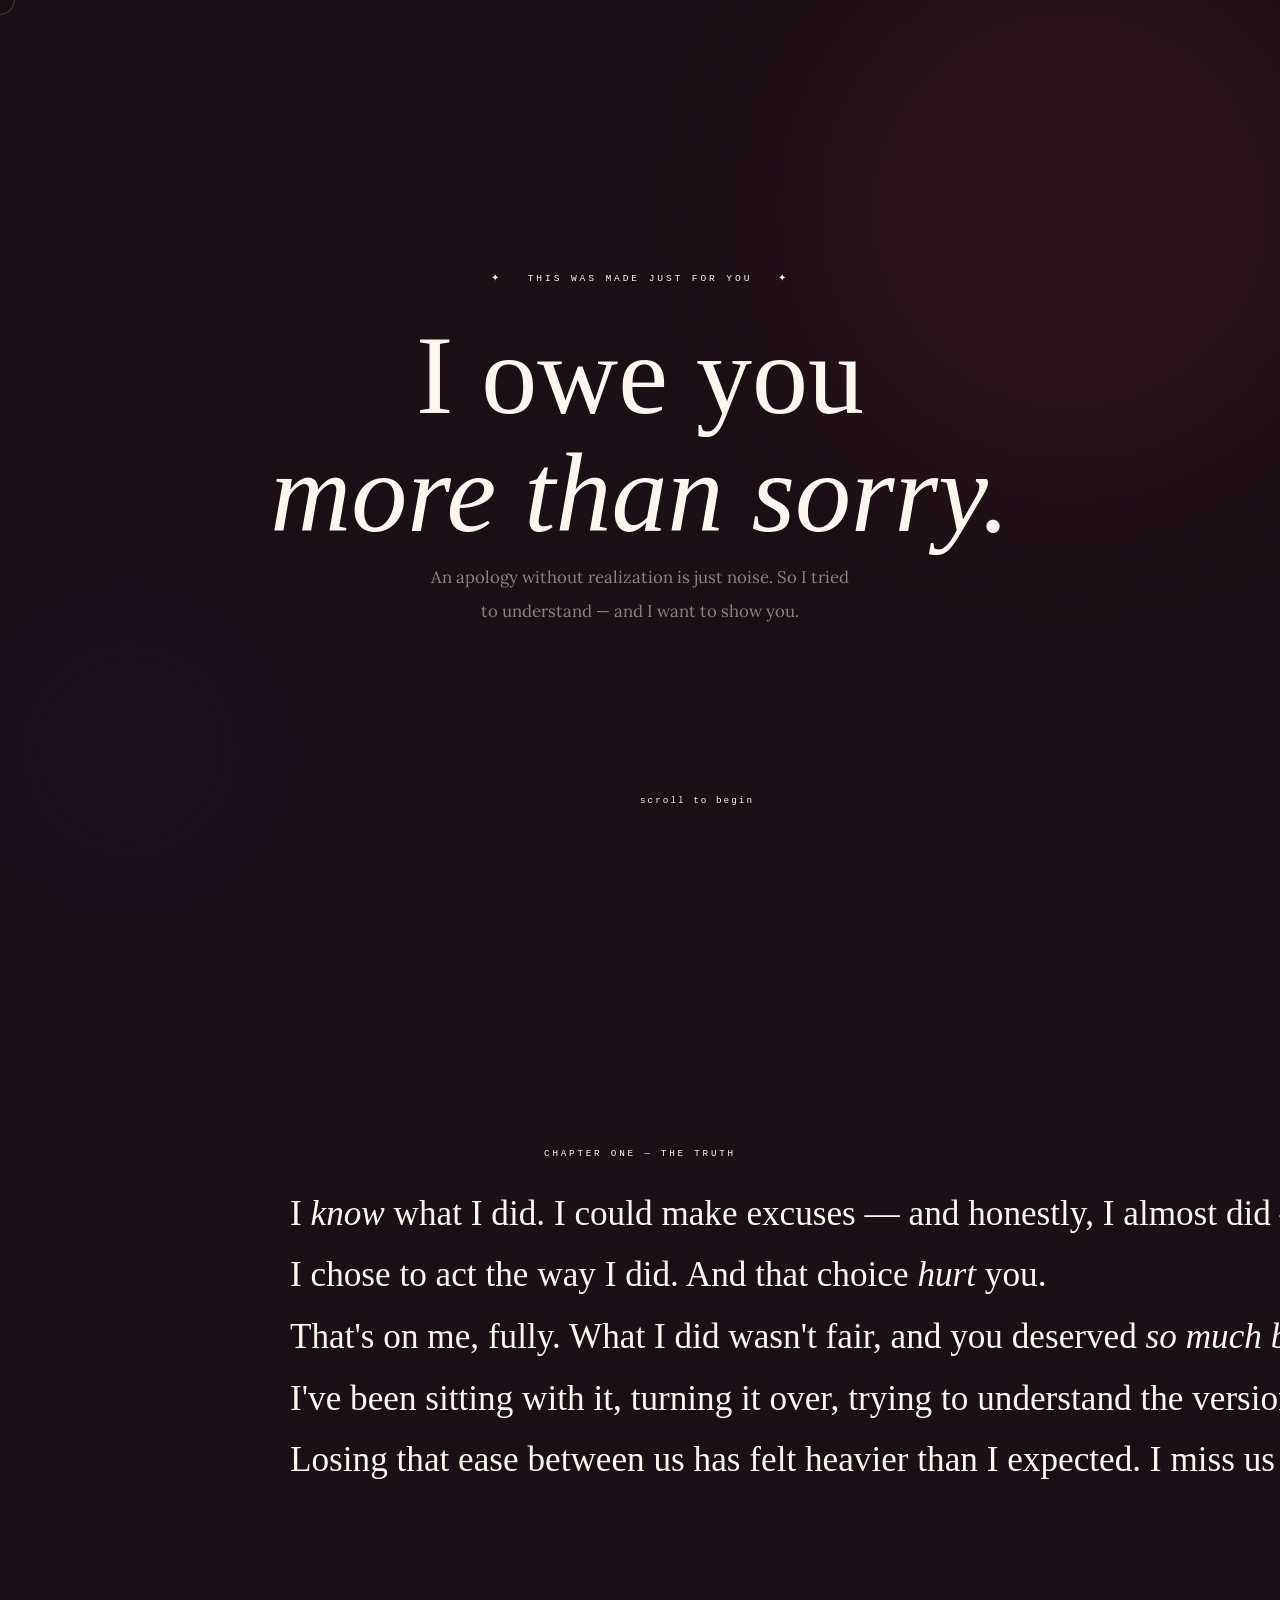
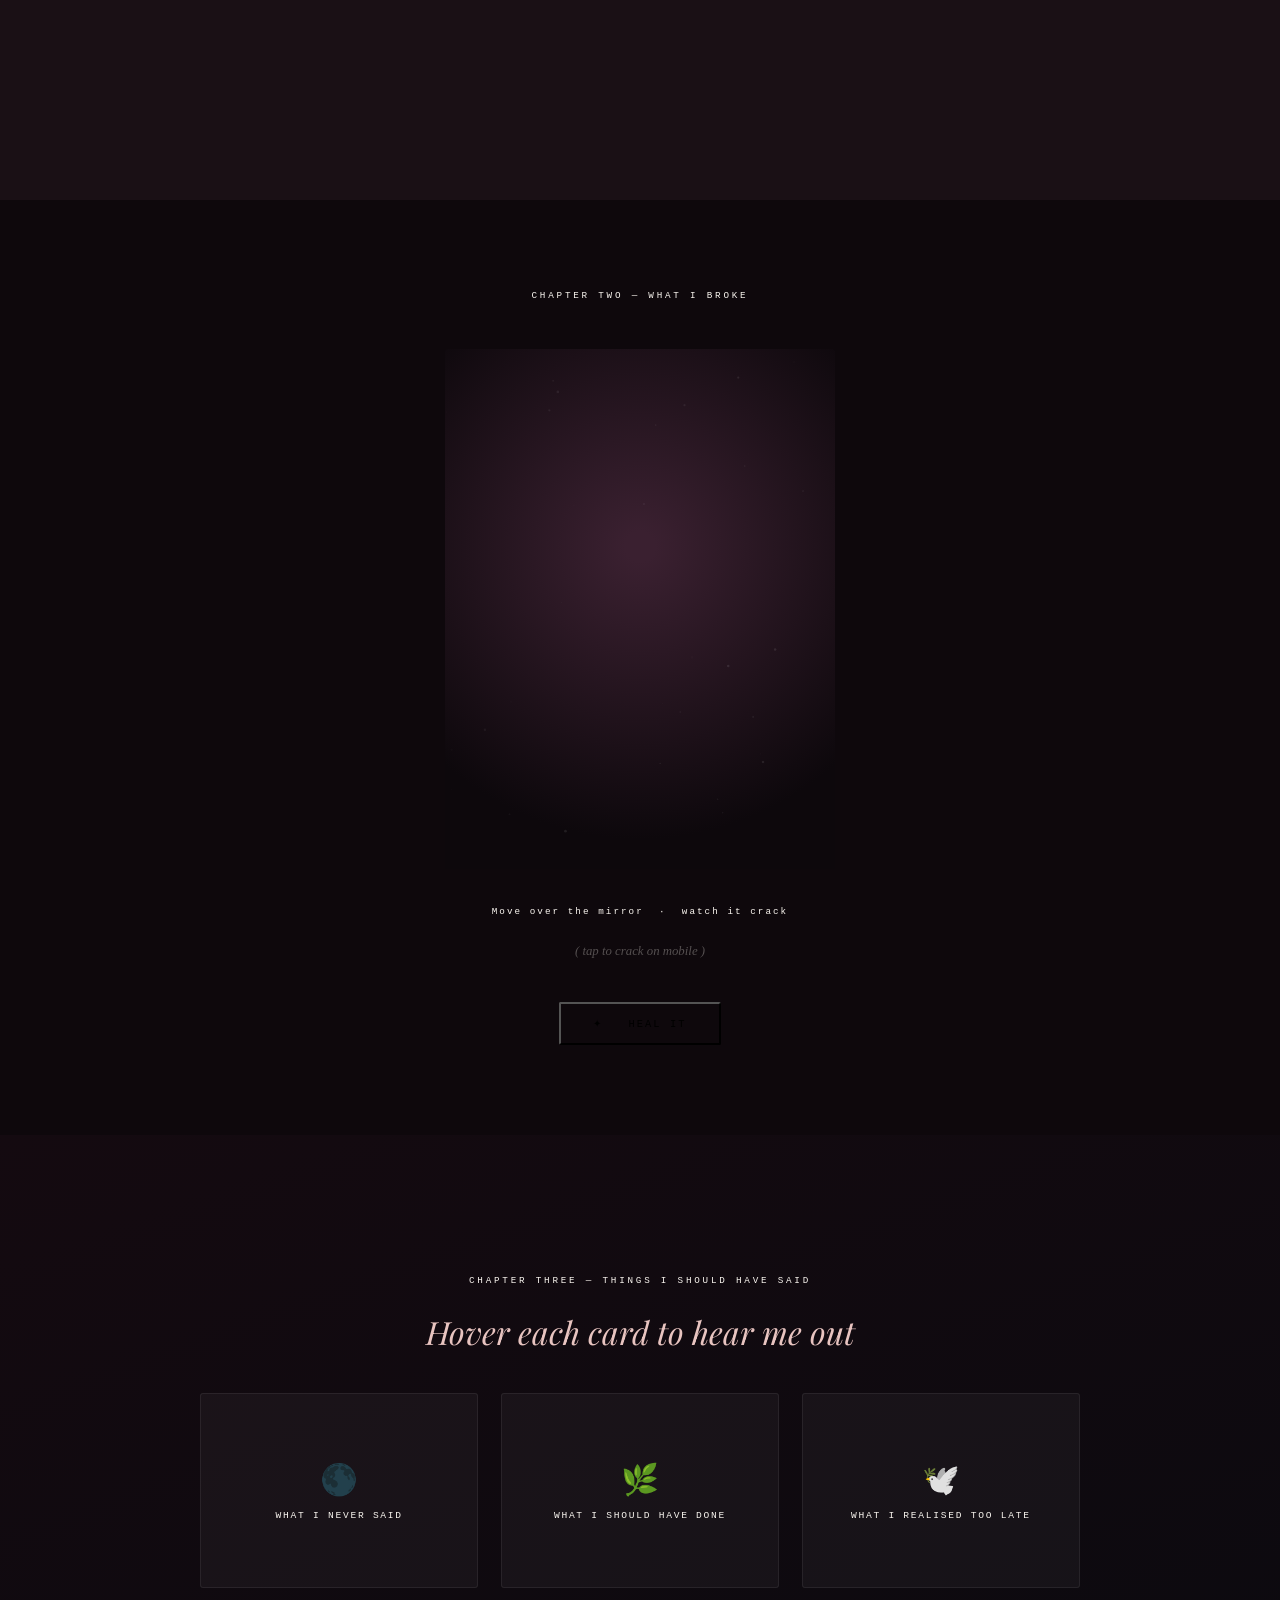
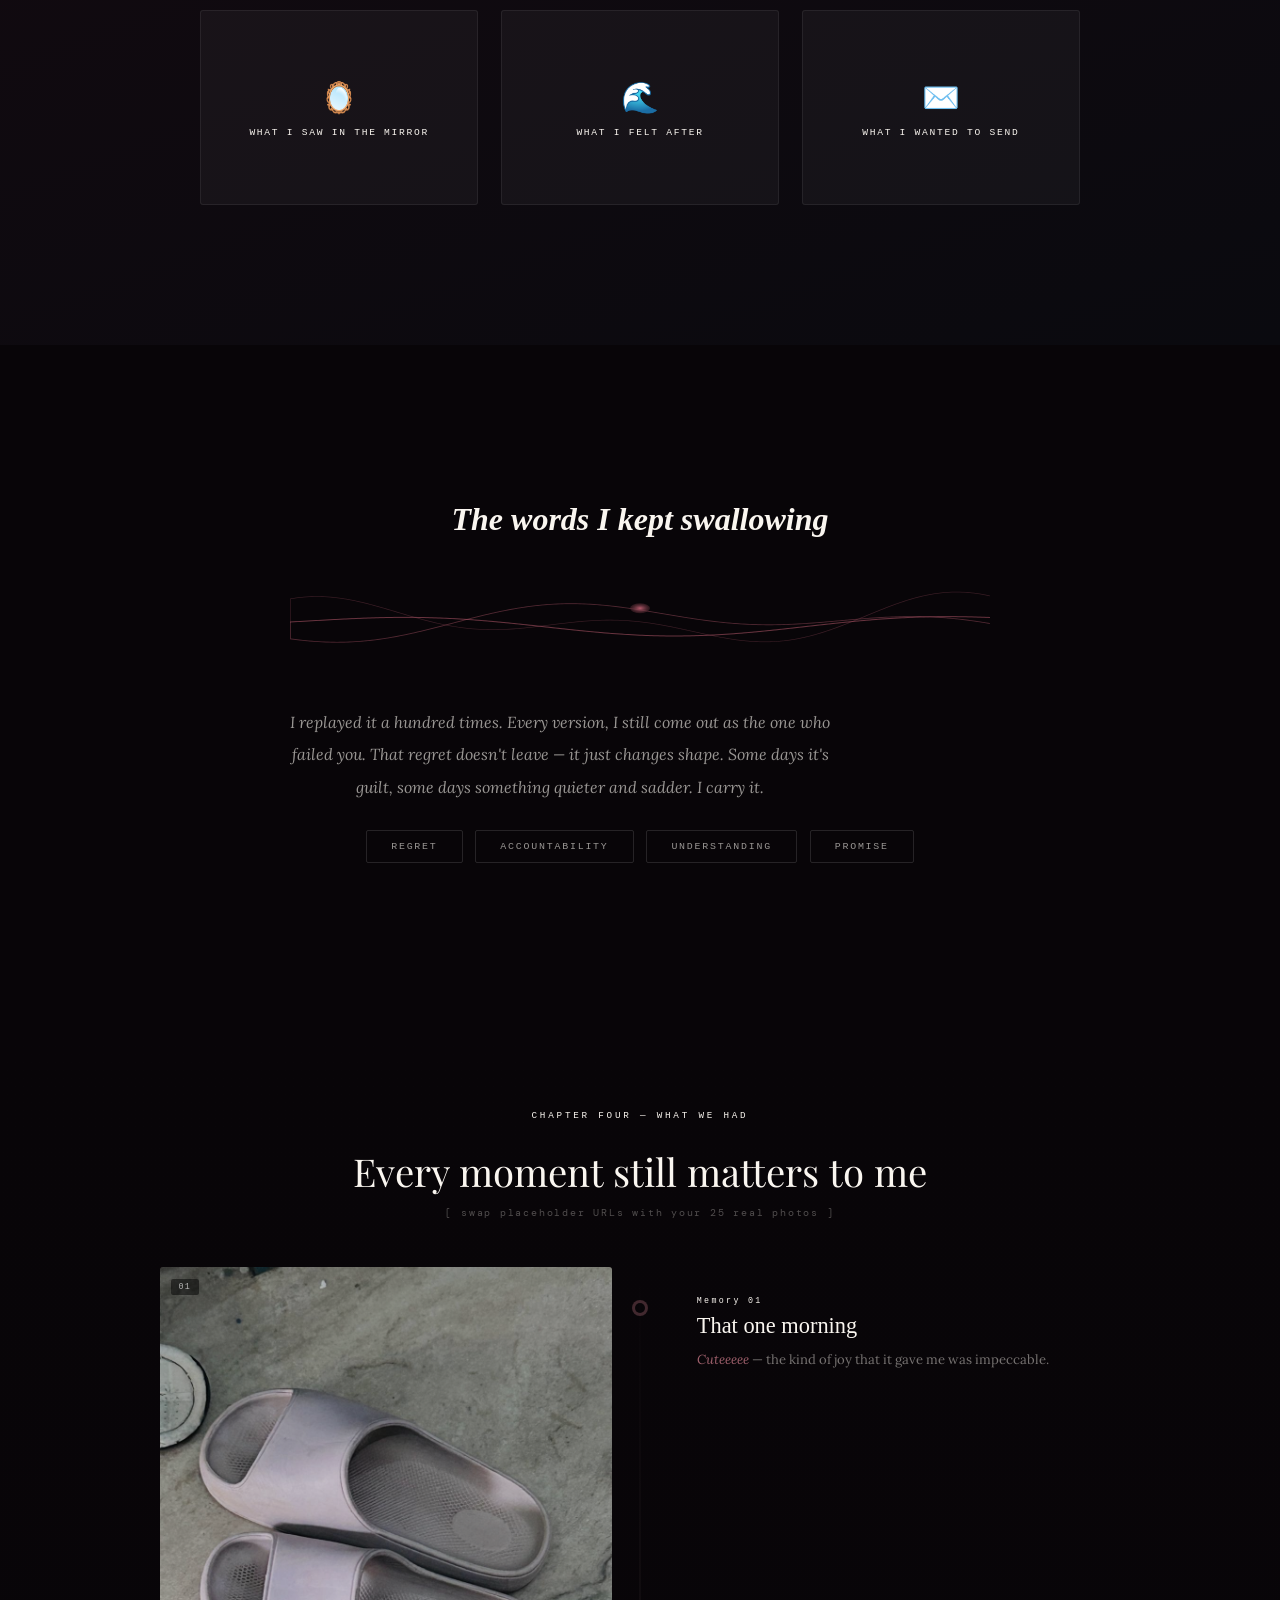
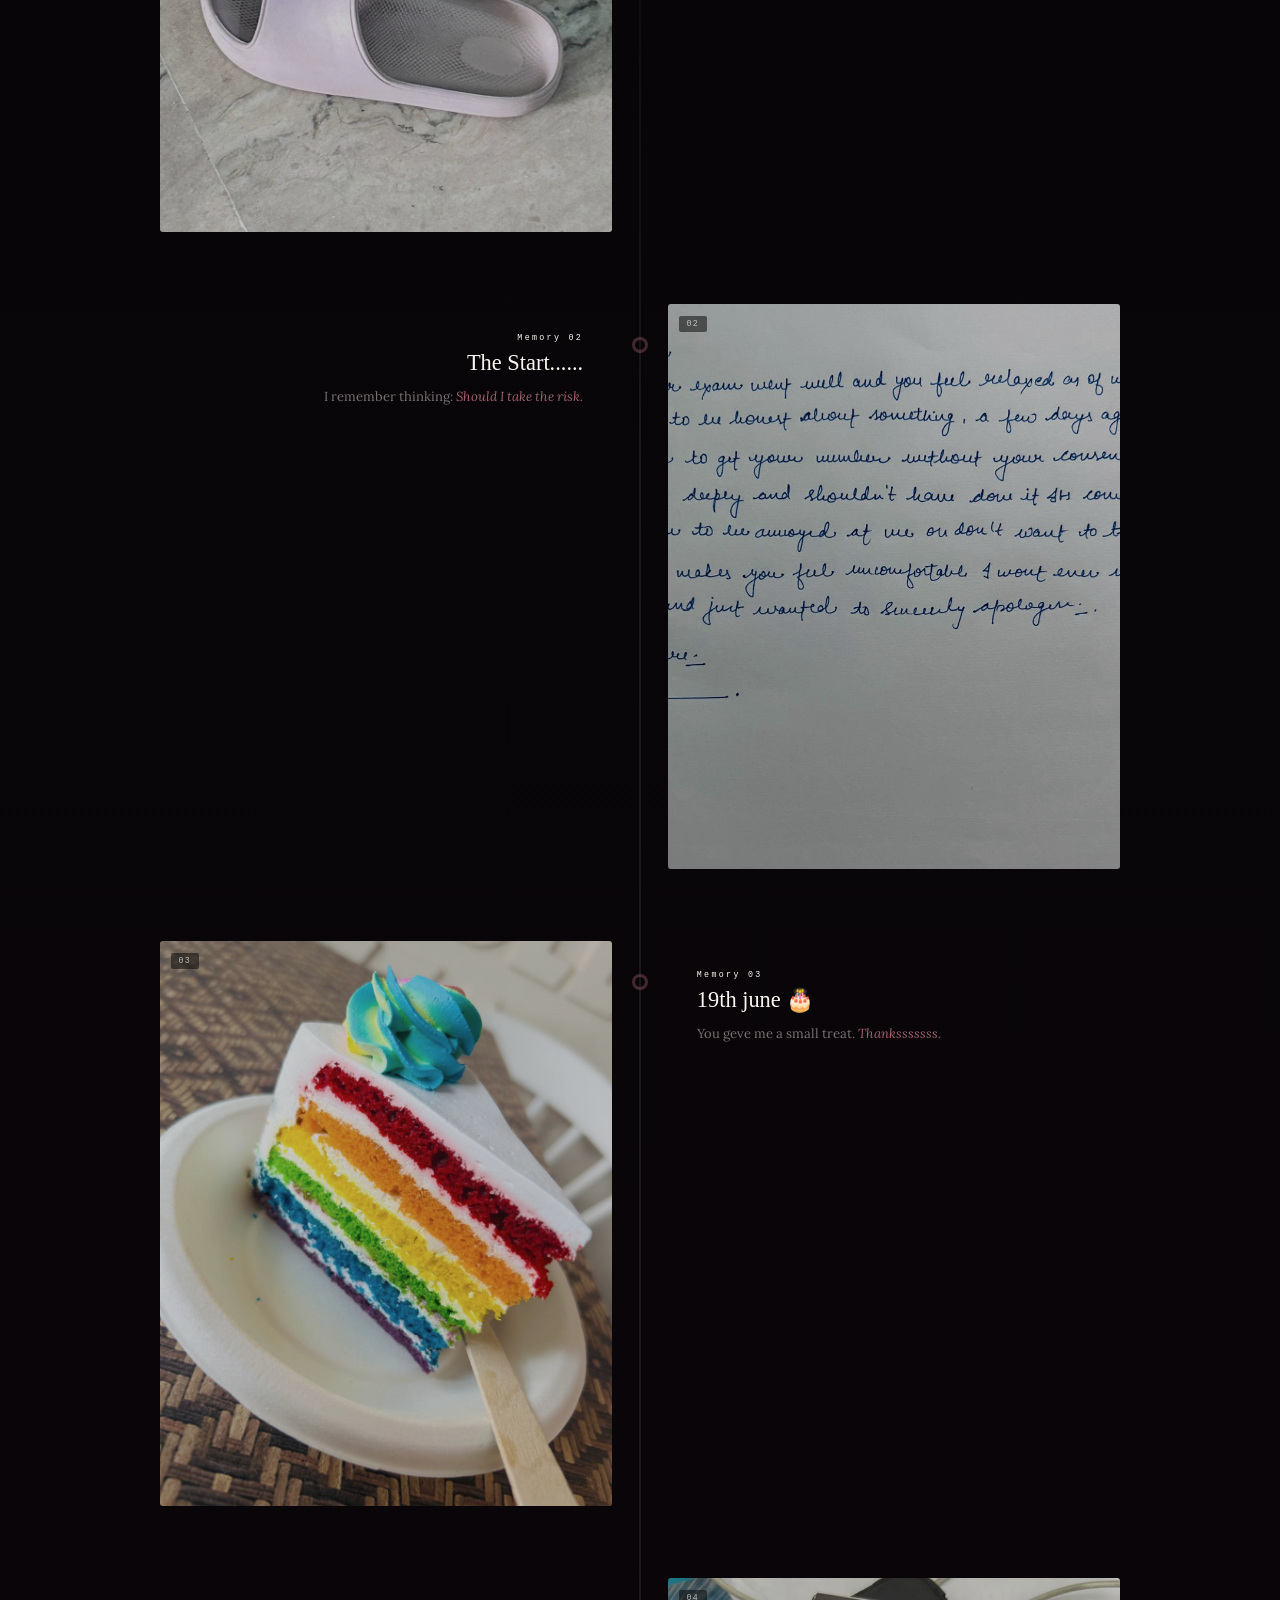
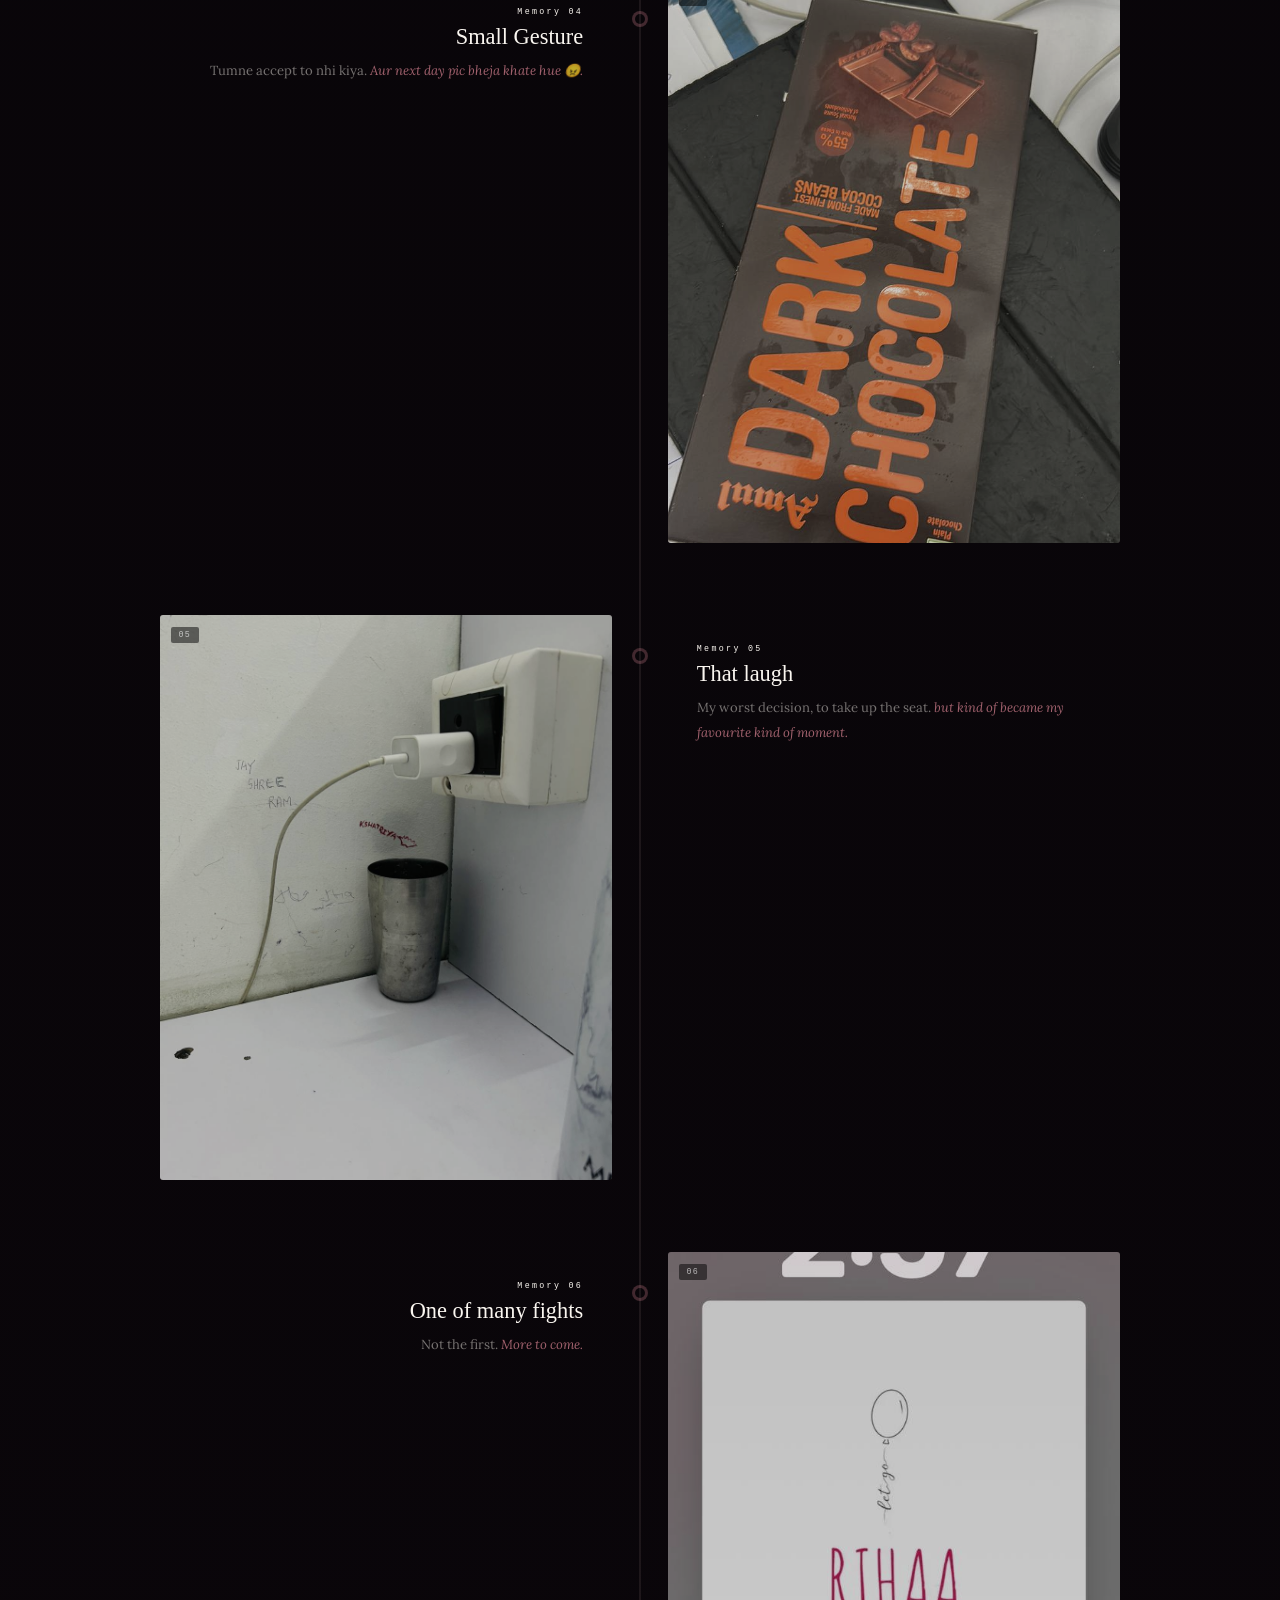
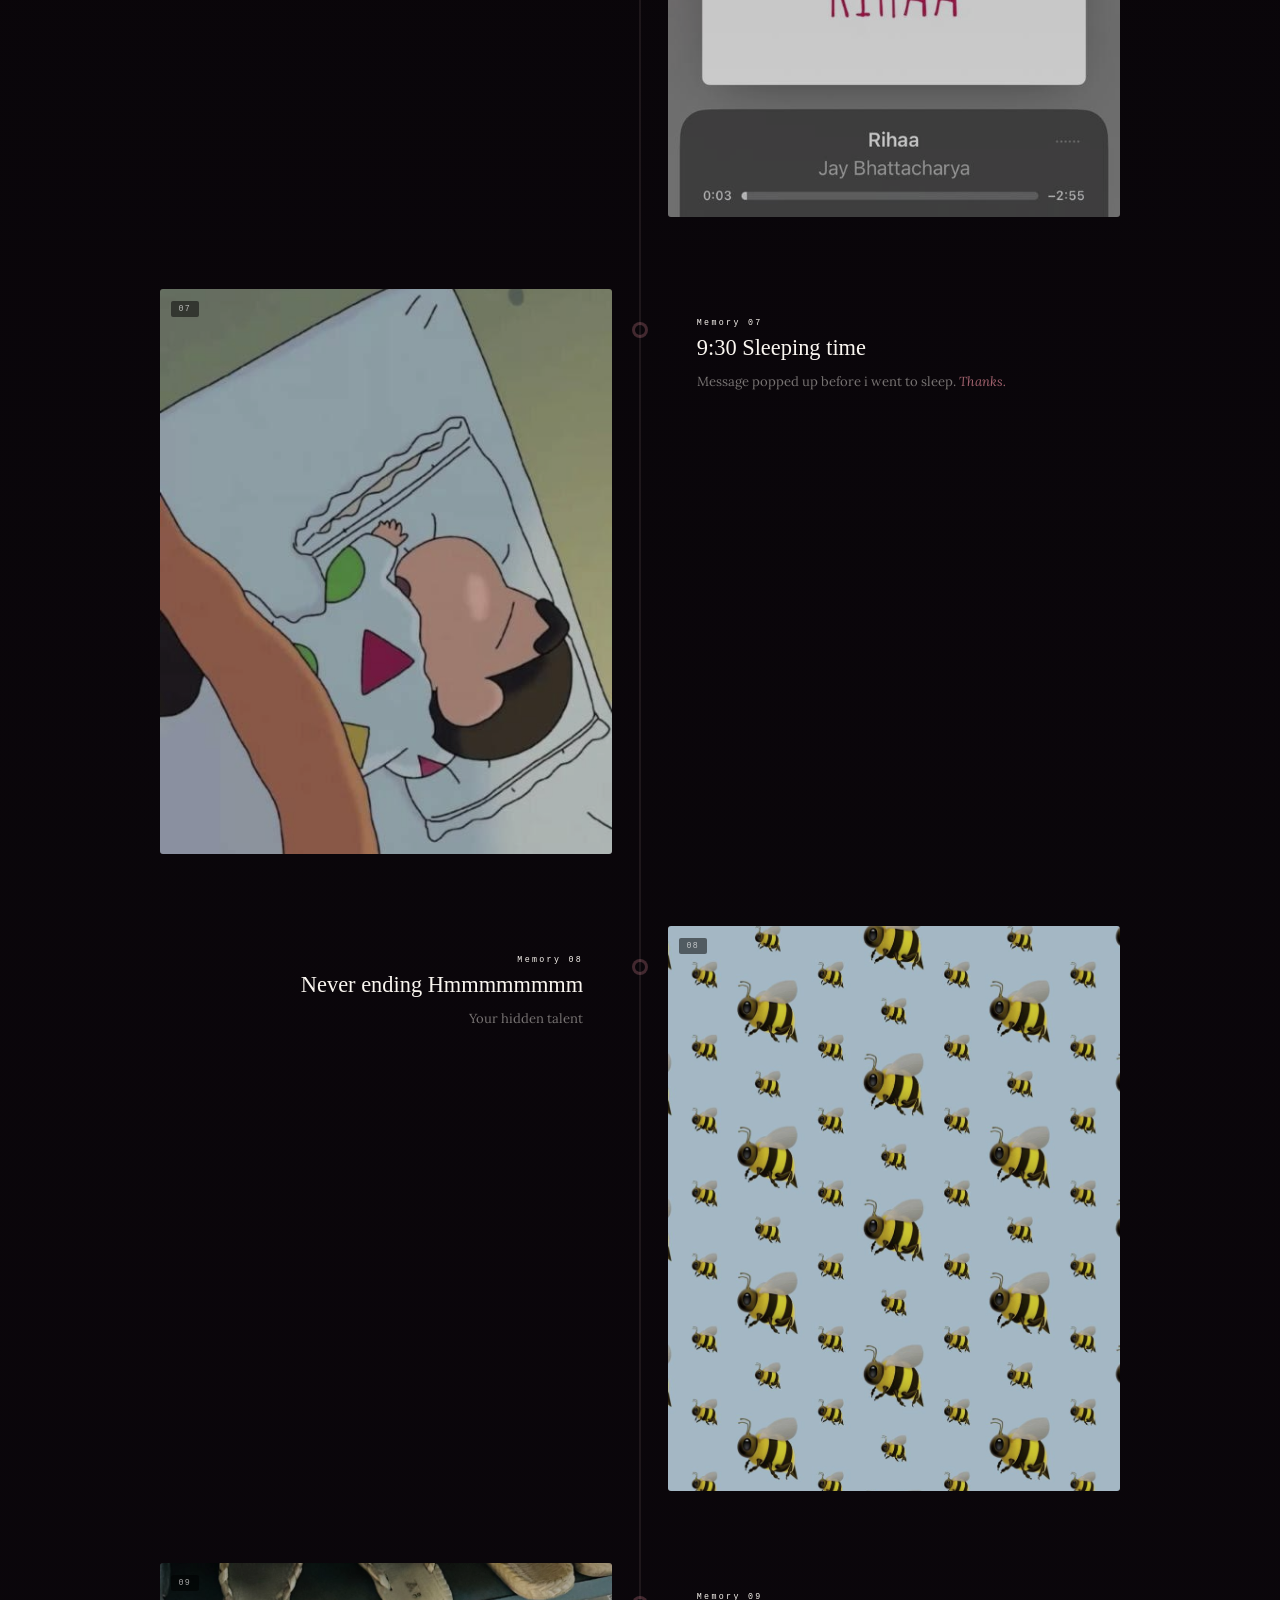
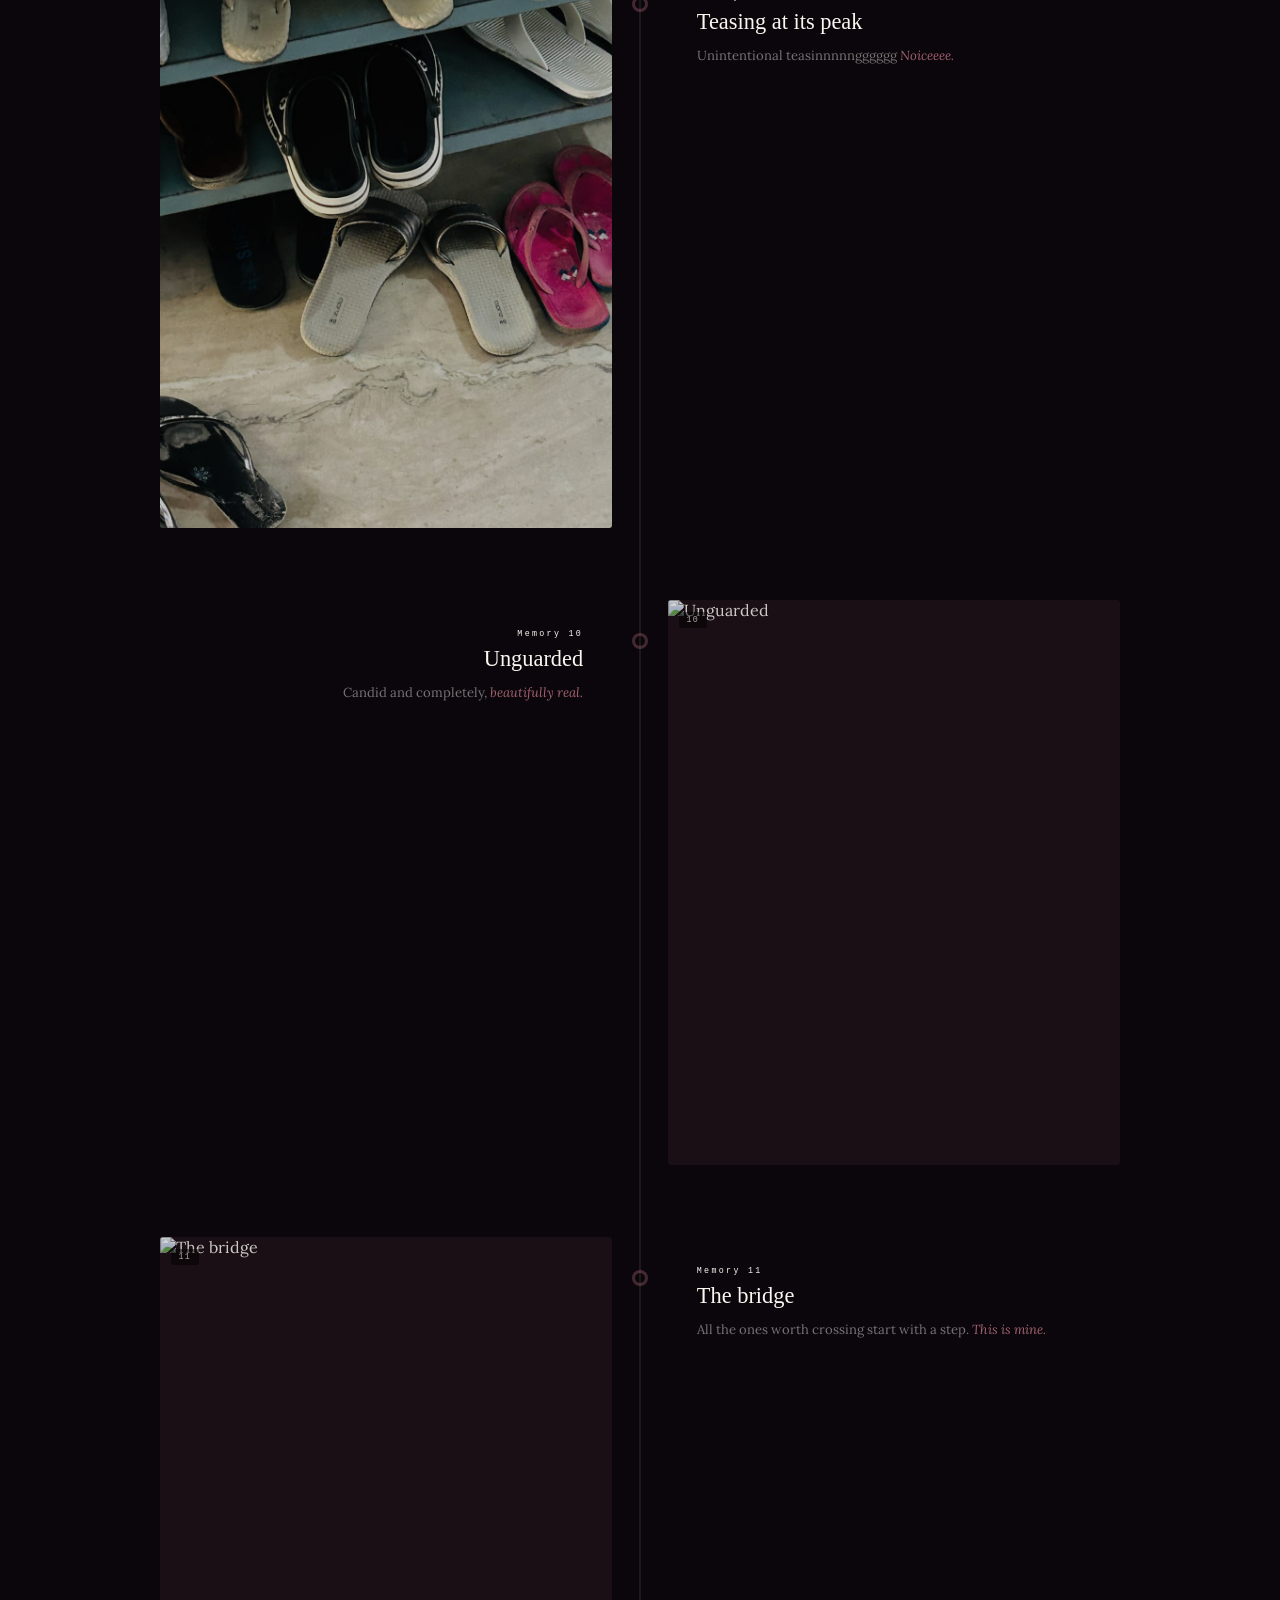
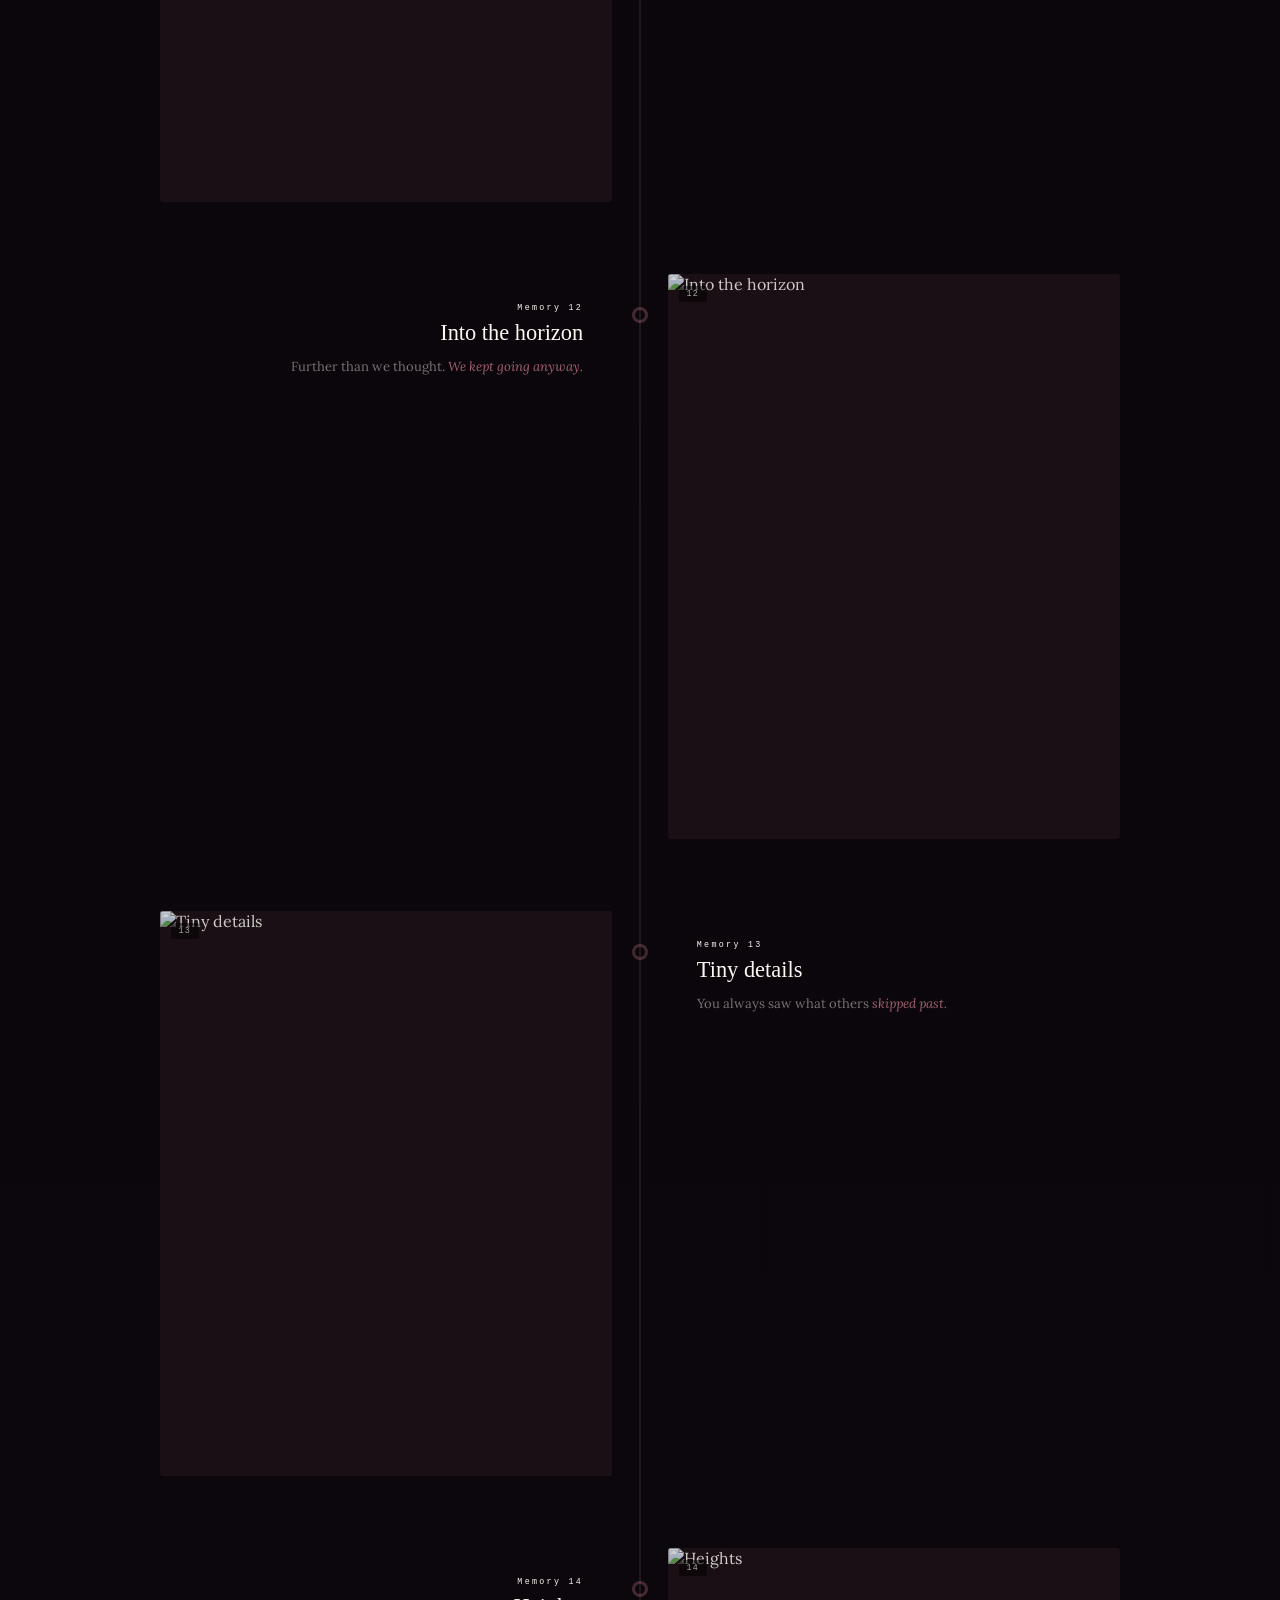
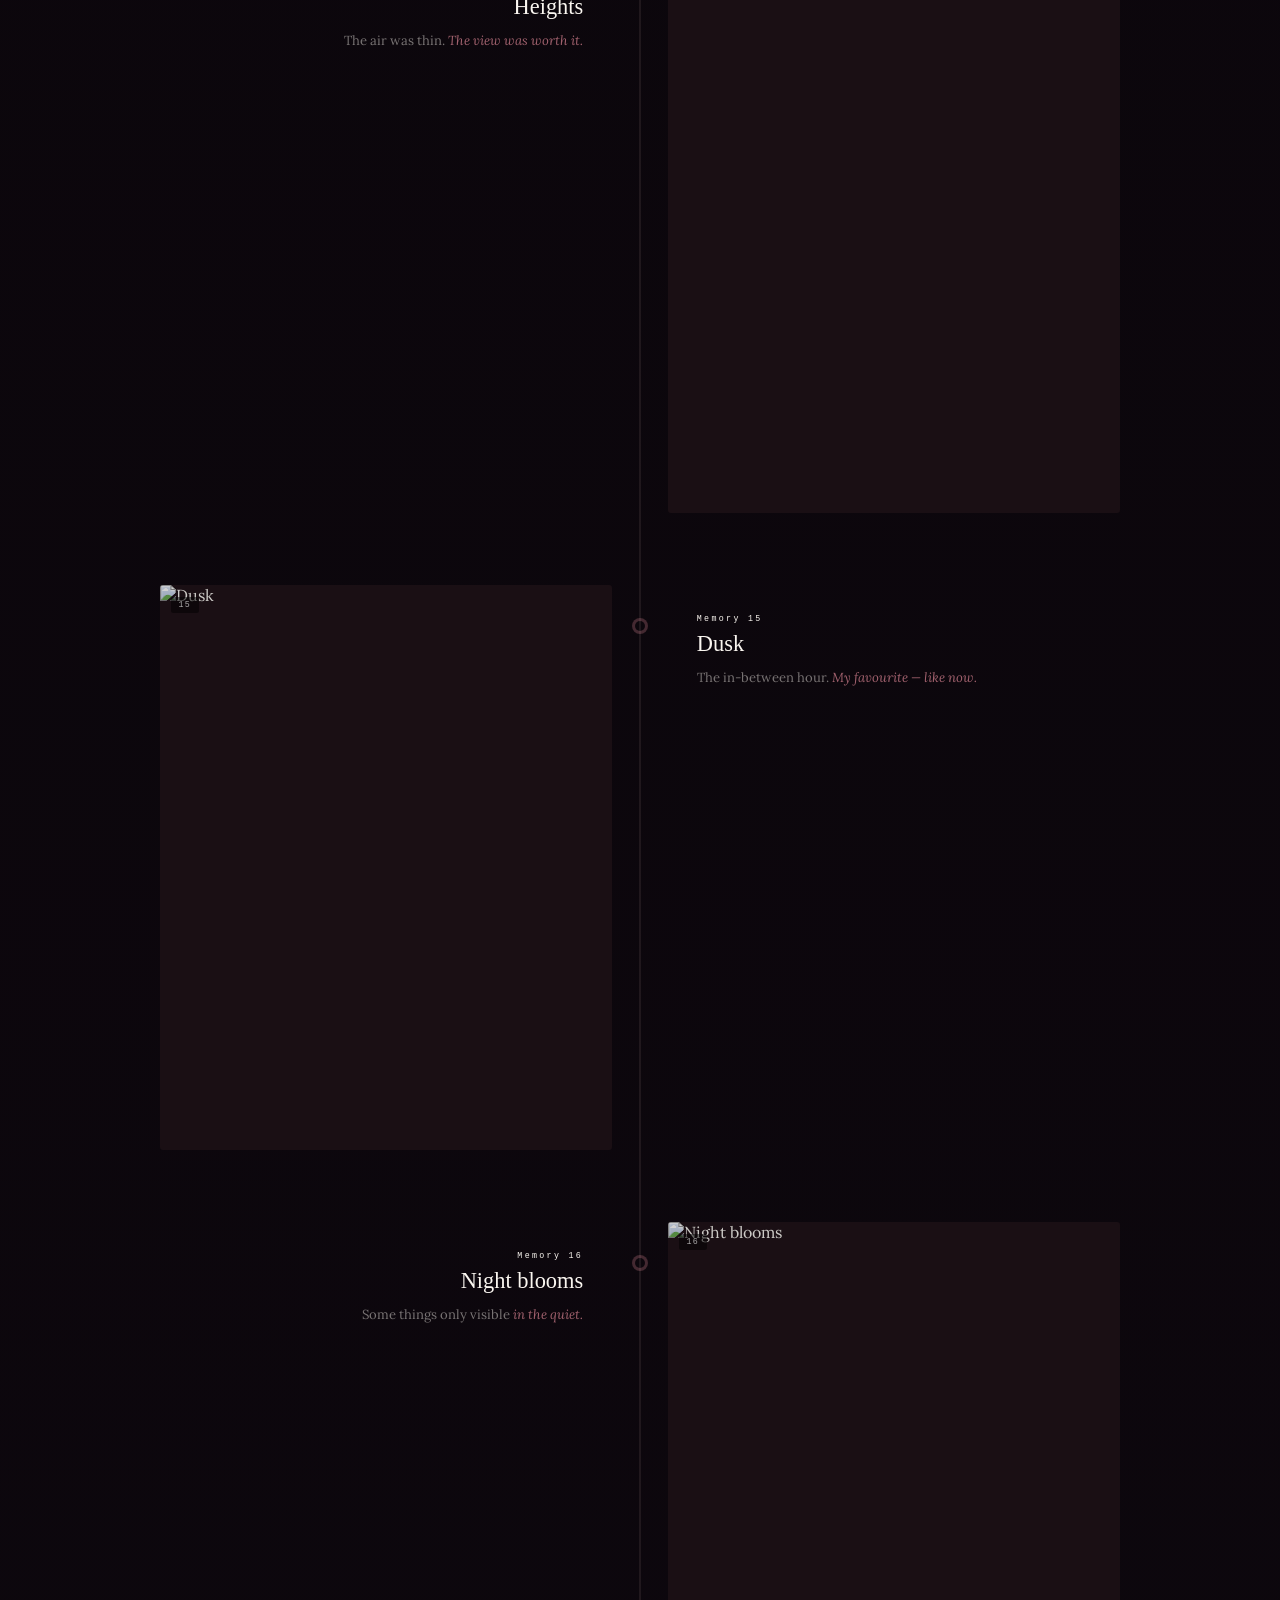
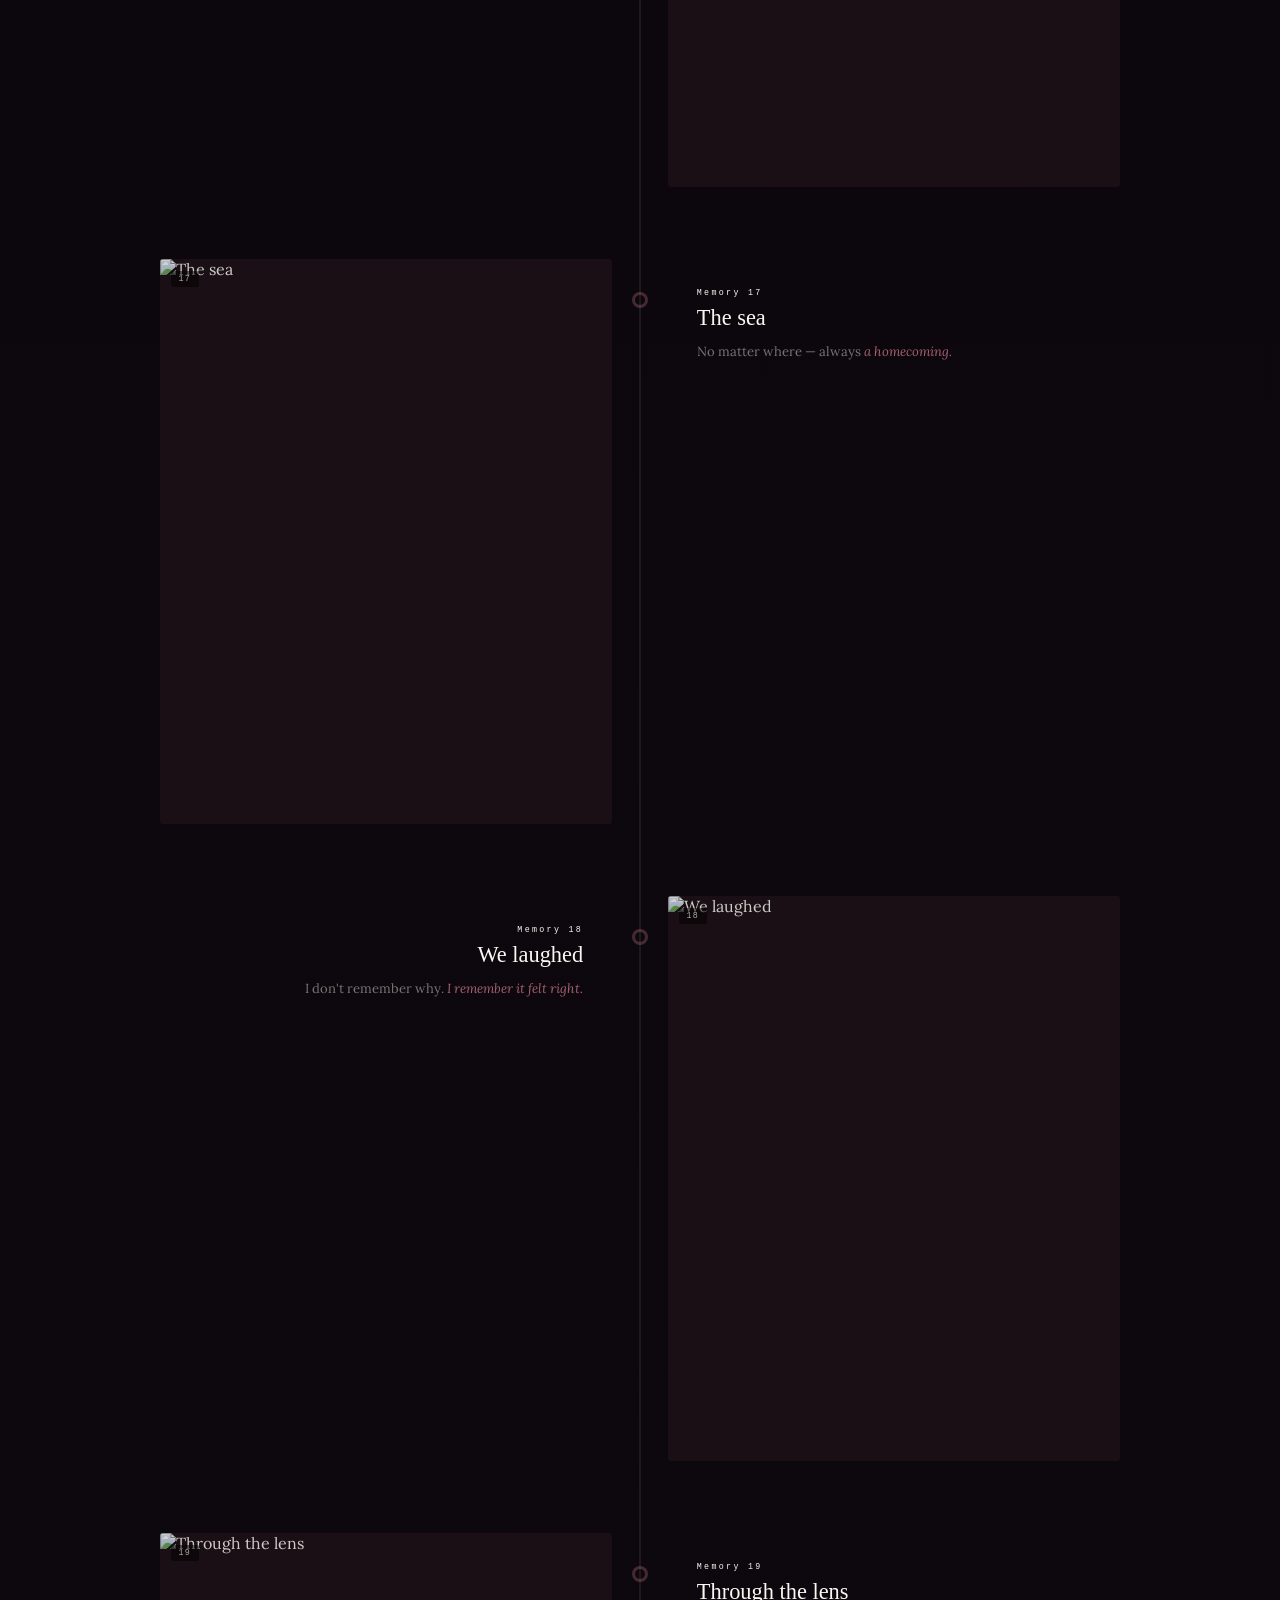
==== commit f9b98c85: "Update index1.html" ====
--- a/index1.html
+++ b/index1.html
@@ -335,14 +335,22 @@
   {src:'images/WhatsApp Image 2026-05-10 at 3.32.04 PM.jpeg',t:'9:30 Sleeping time',c:'Message popped up before i went to sleep. <em>Thanks.</em>'},
   {src:'images/WhatsApp Image 2026-05-10 at 3.32.05 PM (1).jpeg',t:'Never ending Hmmmmmmmm',c:'Your hidden talent <em></em>'},
   {src:'images/WhatsApp Image 2026-05-10 at 3.32.05 PM (2).jpeg',t:'Teasing at its peak',c:'Unintentional teasinnnnngggggg <em>Noiceeee.</em>'},
-  {src:'images/WhatsApp Image 2026-05-10 at 3.32.07 PM (1).jpeg',t:'Taught me to believe in him',c:'Har saal kha saku iska koi scene ban sakta hai???, <em>It was yummyyyy.</em>'},
-  {src:'images/WhatsApp Image 2026-05-10 at 3.32.06 PM (2).jpeg',t:'Chuzeeeeee',c:'Chuza chota don kab banjaega pata hi nahi chala. <em>🔫</em>'},
-  {src:'images/WhatsApp Image 2026-05-10 at 3.32.07 PM.jpeg',t:'The wait',c:'Patiently waiting for that pic on raksha bandhan <em></em>'},
-  {src:'images/WhatsApp Image 2026-05-10 at 3.32.08 PM.jpeg',t:'Fearless eyes',c:'The eyebrows choreography was amazing <em>Want to see them in real.</em>'},
-  {src:'images/WhatsApp Image 2026-05-10 at 3.32.08 PM (1).jpeg',t:'Copy Cat',c:'Me copying up your dp which said a lot...... <em></em>'},
-  {src:'images/WhatsApp Image 2026-05-10 at 3.32.09 PM (2).jpeg',t:'Not just a sketch',c:'............<em></em>'},
-  {src:'images/WhatsApp Image 2026-05-10 at 3.32.09 PM.jpeg',t:'Waitttttt',c:'Please don\'t leave' <em> </em>'},
-  {src:'images/WhatsApp Image 2026-05-10 at 3.32.12 PM.jpeg',t:'11:11',c:'Somedayyyy <em>you would understand</em>'},
+  {src:'https://images.unsplash.com/photo-1519741497674-611481863552?w=700&q=80',t:'Unguarded',c:'Candid and completely, <em>beautifully real.</em>'},
+  {src:'https://images.unsplash.com/photo-1505765050516-f72dcac9c60e?w=700&q=80',t:'The bridge',c:'All the ones worth crossing start with a step. <em>This is mine.</em>'},
+  {src:'https://images.unsplash.com/photo-1469474968028-56623f02e42e?w=700&q=80',t:'Into the horizon',c:'Further than we thought. <em>We kept going anyway.</em>'},
+  {src:'https://images.unsplash.com/photo-1444927714506-8492d94b4e3d?w=700&q=80',t:'Tiny details',c:'You always saw what others <em>skipped past.</em>'},
+  {src:'https://images.unsplash.com/photo-1506905925346-21bda4d32df4?w=700&q=80',t:'Heights',c:'The air was thin. <em>The view was worth it.</em>'},
+  {src:'https://images.unsplash.com/photo-1476820865390-c52aeebb9891?w=700&q=80',t:'Dusk',c:'The in-between hour. <em>My favourite — like now.</em>'},
+  {src:'https://images.unsplash.com/photo-1494500764479-0c8f2919a3d8?w=700&q=80',t:'Night blooms',c:'Some things only visible <em>in the quiet.</em>'},
+  {src:'https://images.unsplash.com/photo-1507525428034-b723cf961d3e?w=700&q=80',t:'The sea',c:'No matter where — always <em>a homecoming.</em>'},
+  {src:'https://images.unsplash.com/photo-1529927120475-7abde4de8e73?w=700&q=80',t:'We laughed',c:'I don\'t remember why. <em>I remember it felt right.</em>'},
+  {src:'https://images.unsplash.com/photo-1453728013993-6d66e9c9123a?w=700&q=80',t:'Through the lens',c:'Zoomed in on the small things. <em>The only ones that last.</em>'},
+  {src:'https://images.unsplash.com/photo-1495727034151-8fdc73e332a8?w=700&q=80',t:'Still days',c:'Nothing happened. <em>It was perfect.</em>'},
+  {src:'https://images.unsplash.com/photo-1518495973542-4542c06a5843?w=700&q=80',t:'Chasing light',c:'It kept moving. <em>So did we.</em>'},
+  {src:'https://images.unsplash.com/photo-1528360983277-13d401cdc186?w=700&q=80',t:'Warm evenings',c:'The kind that stretch on. <em>I wish this could too.</em>'},
+  {src:'https://images.unsplash.com/photo-1504701954957-2010ec3bcec1?w=700&q=80',t:'Morning light',c:'Soft and slow. <em>The best kind of start.</em>'},
+  {src:'https://images.unsplash.com/photo-1500534314209-a25ddb2bd429?w=700&q=80',t:'Deep shade',c:'We found cool spots while others burned. <em>That\'s us.</em>'},
+  {src:'https://images.unsplash.com/photo-1485833077593-4278bba3f11f?w=700&q=80',t:'Wild and free',c:'Something about that day <em>just felt different.</em>'},
 ];
 
 /* ══ BOOT ══ */
